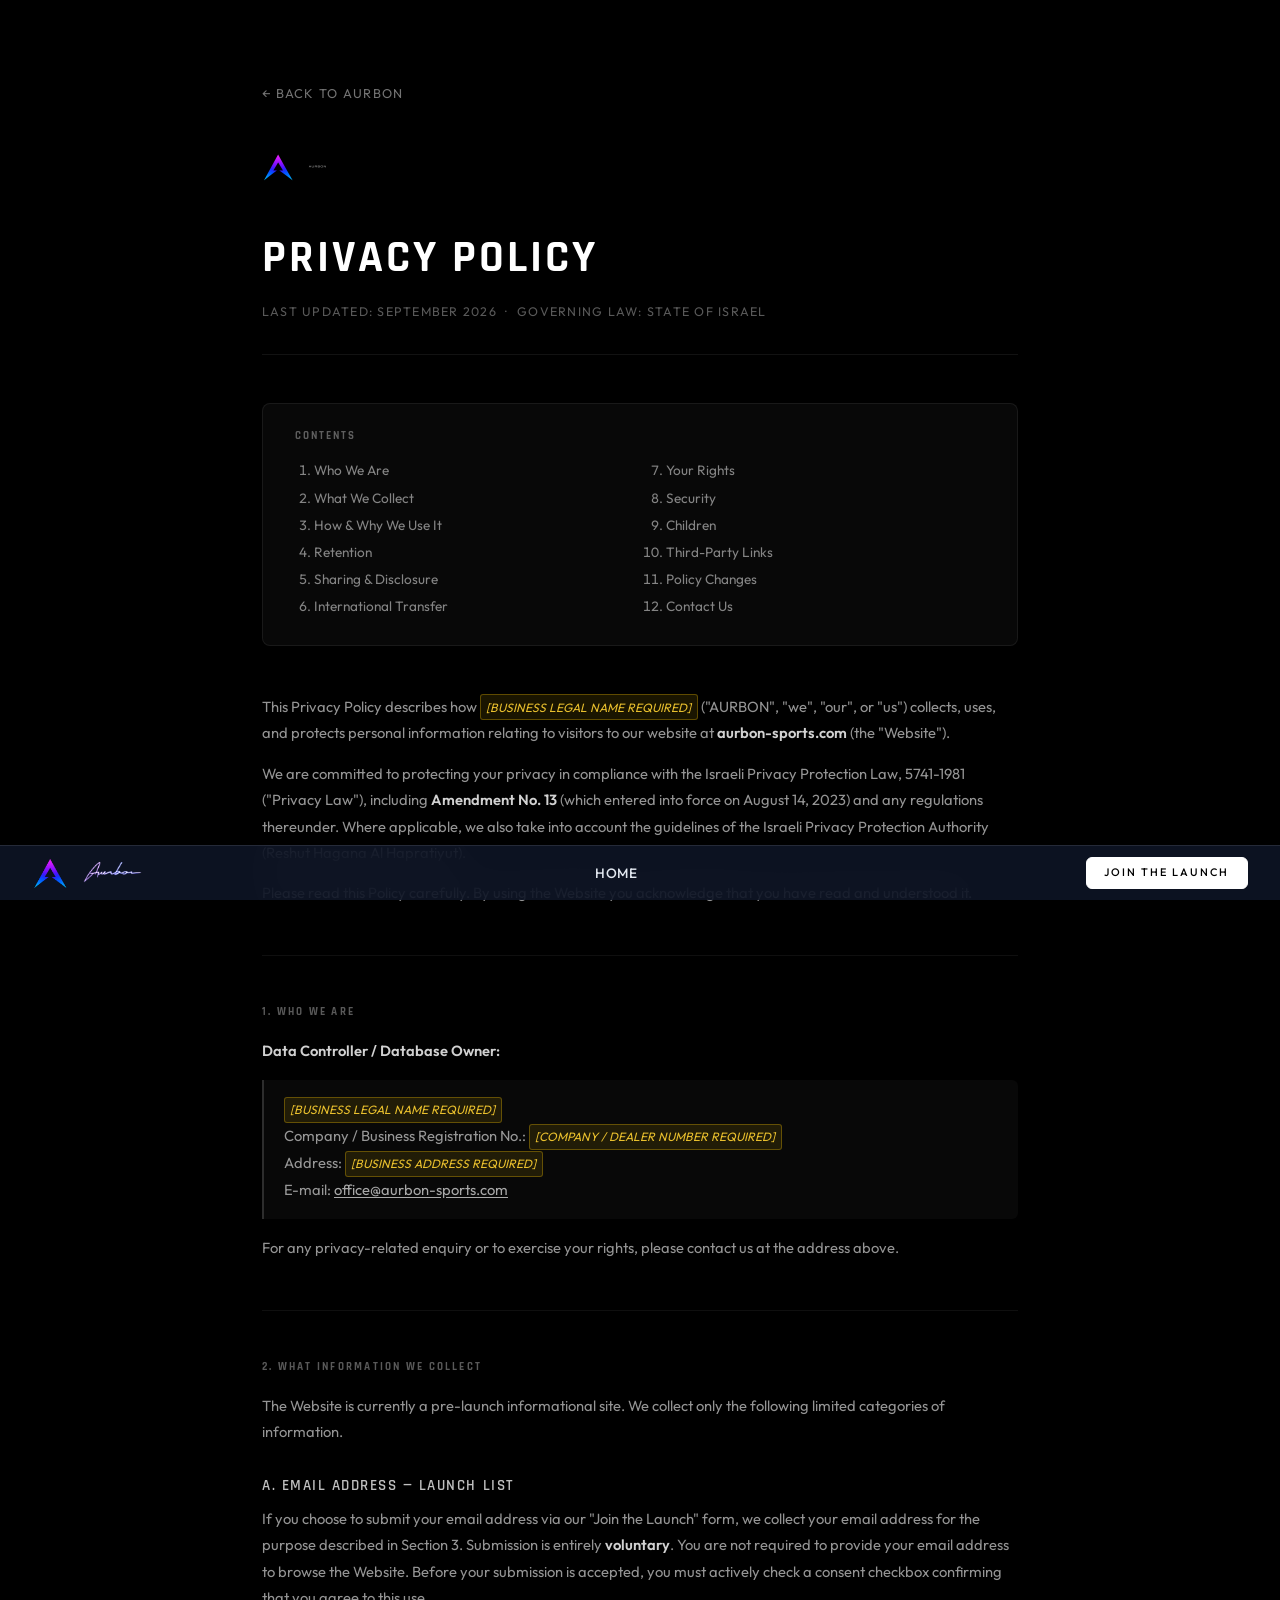
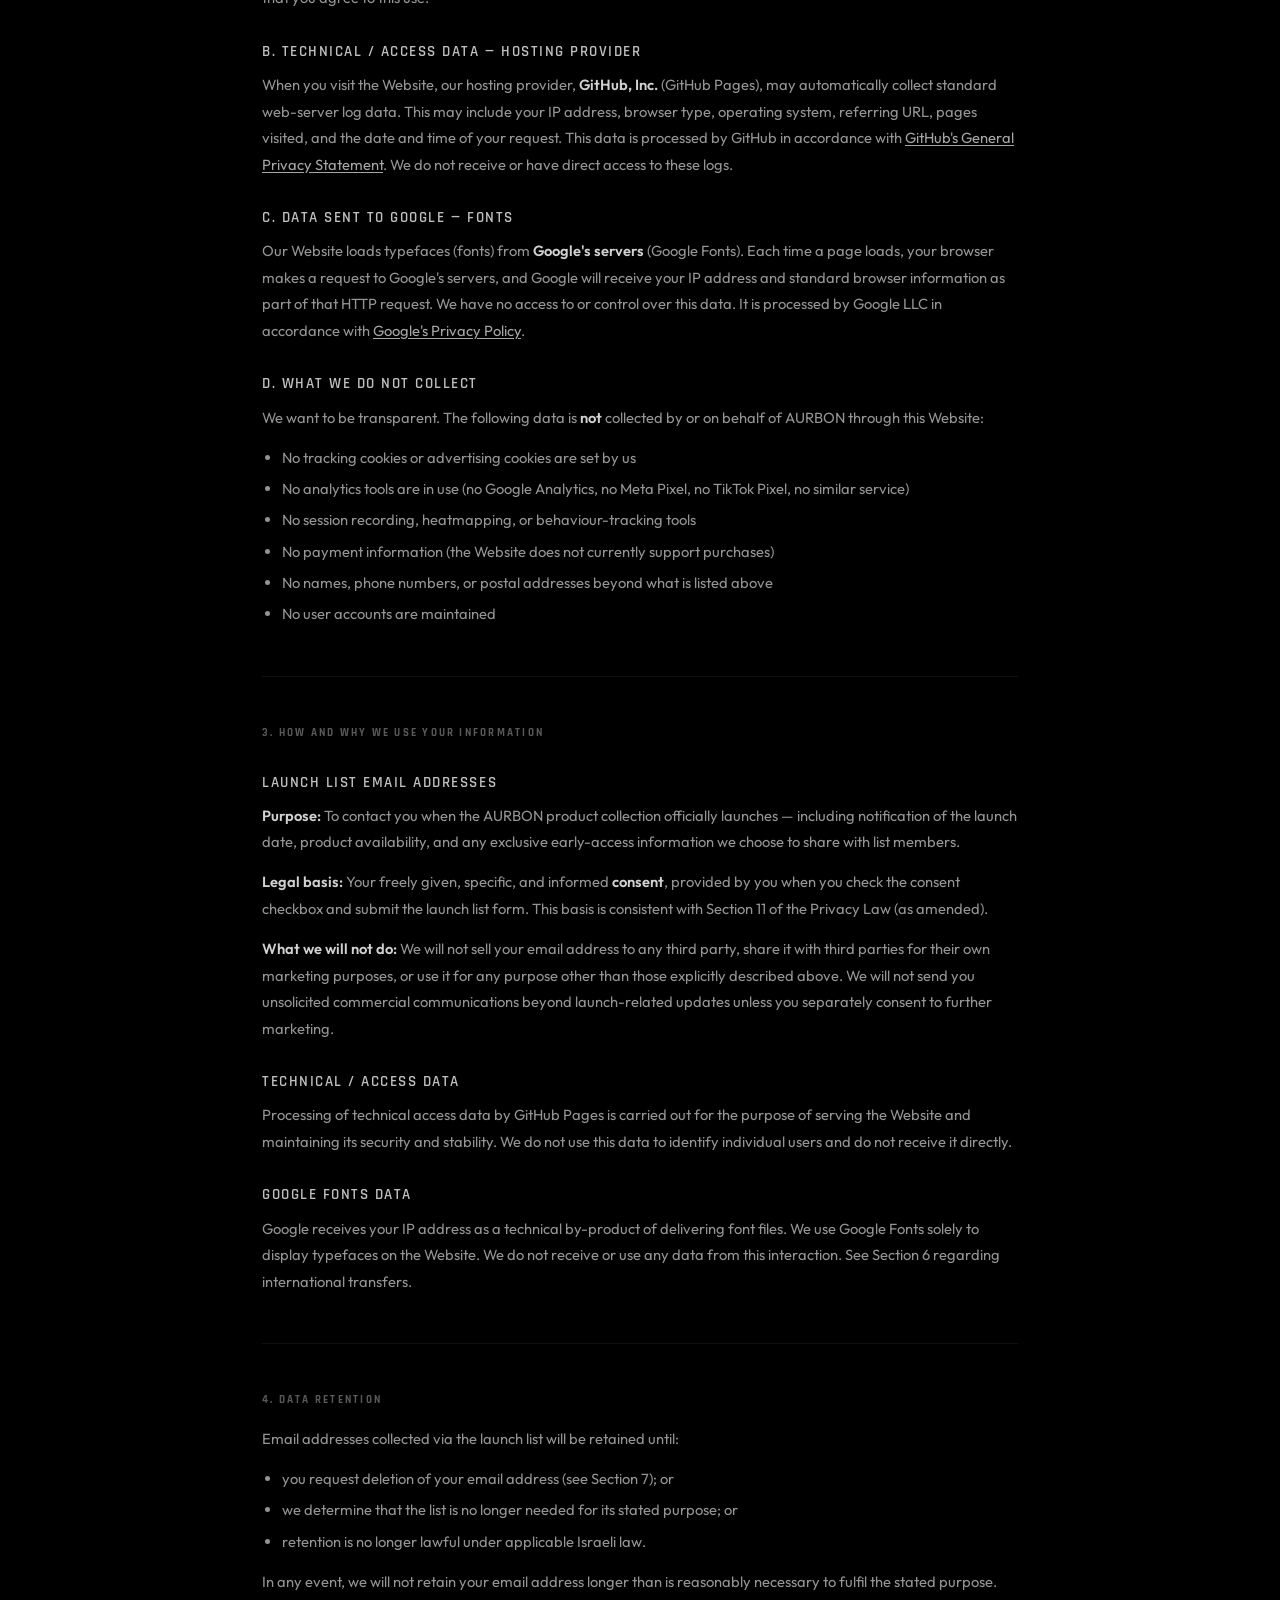
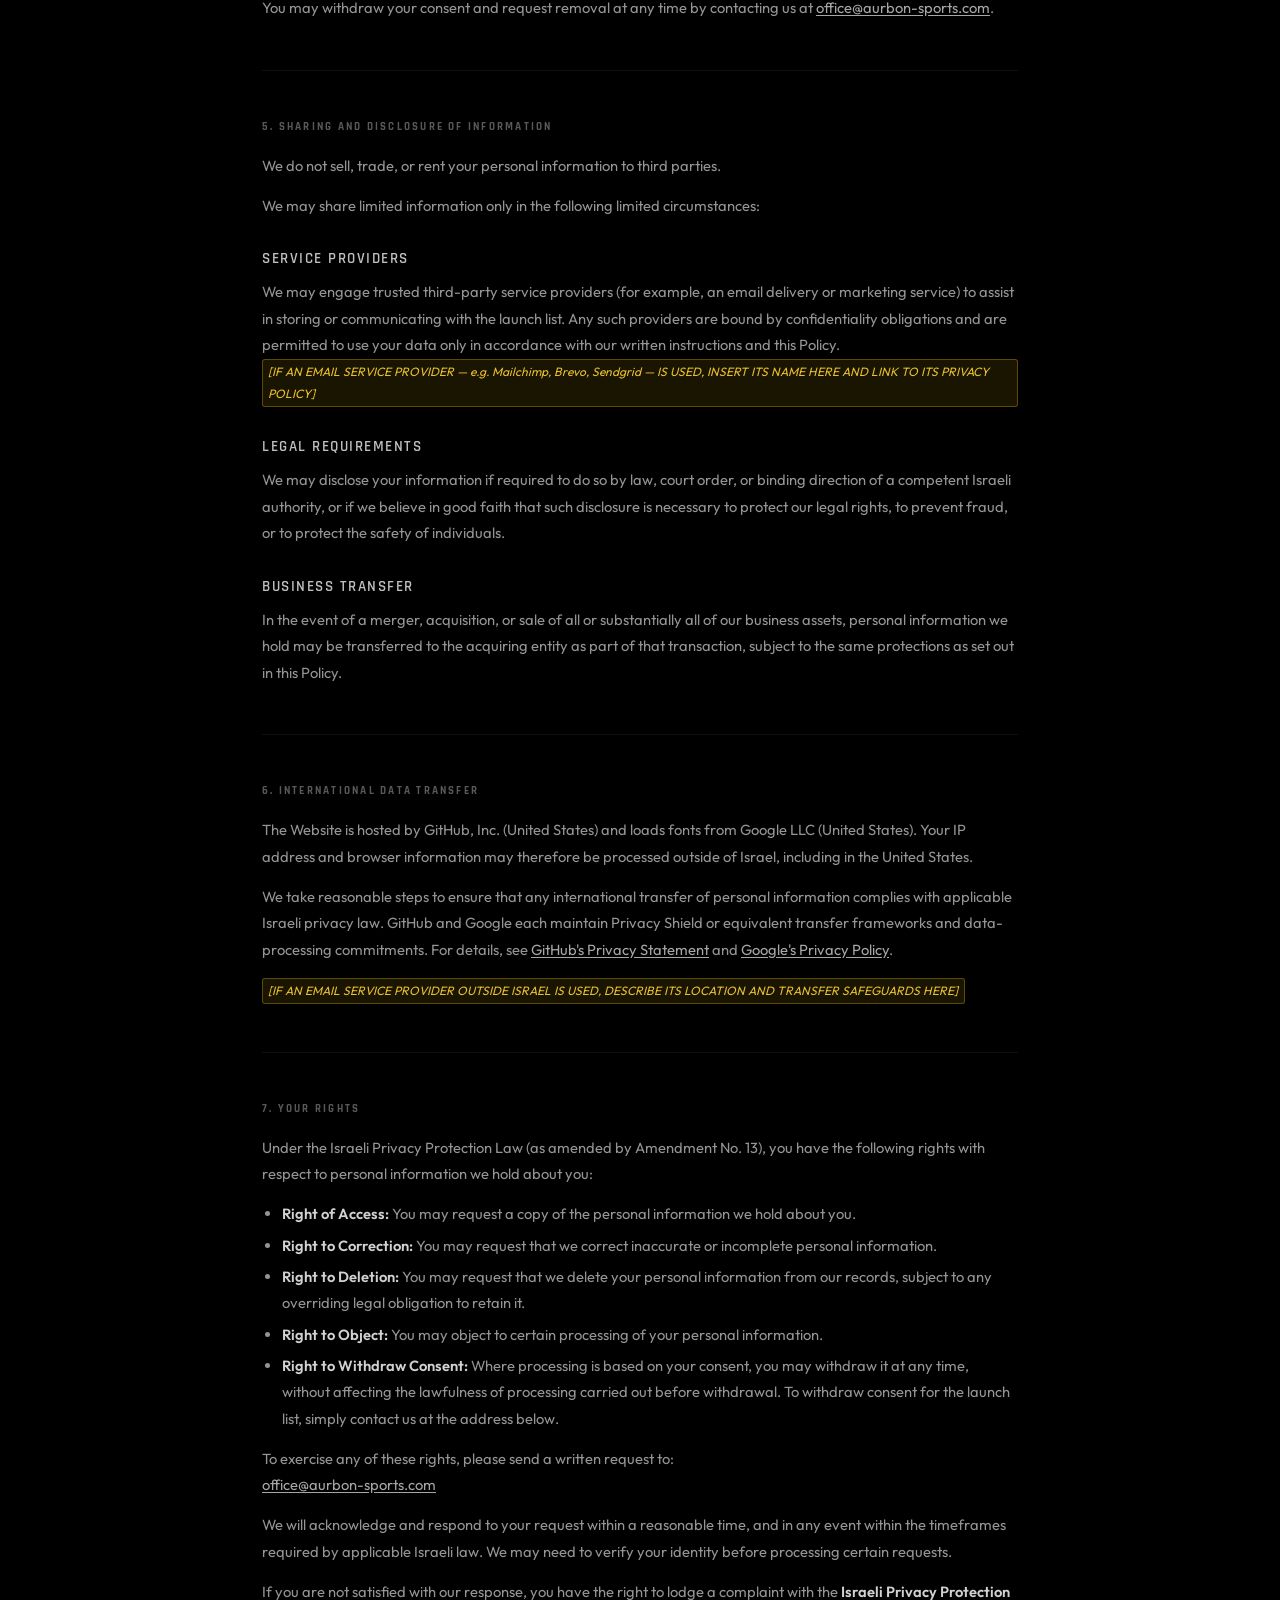
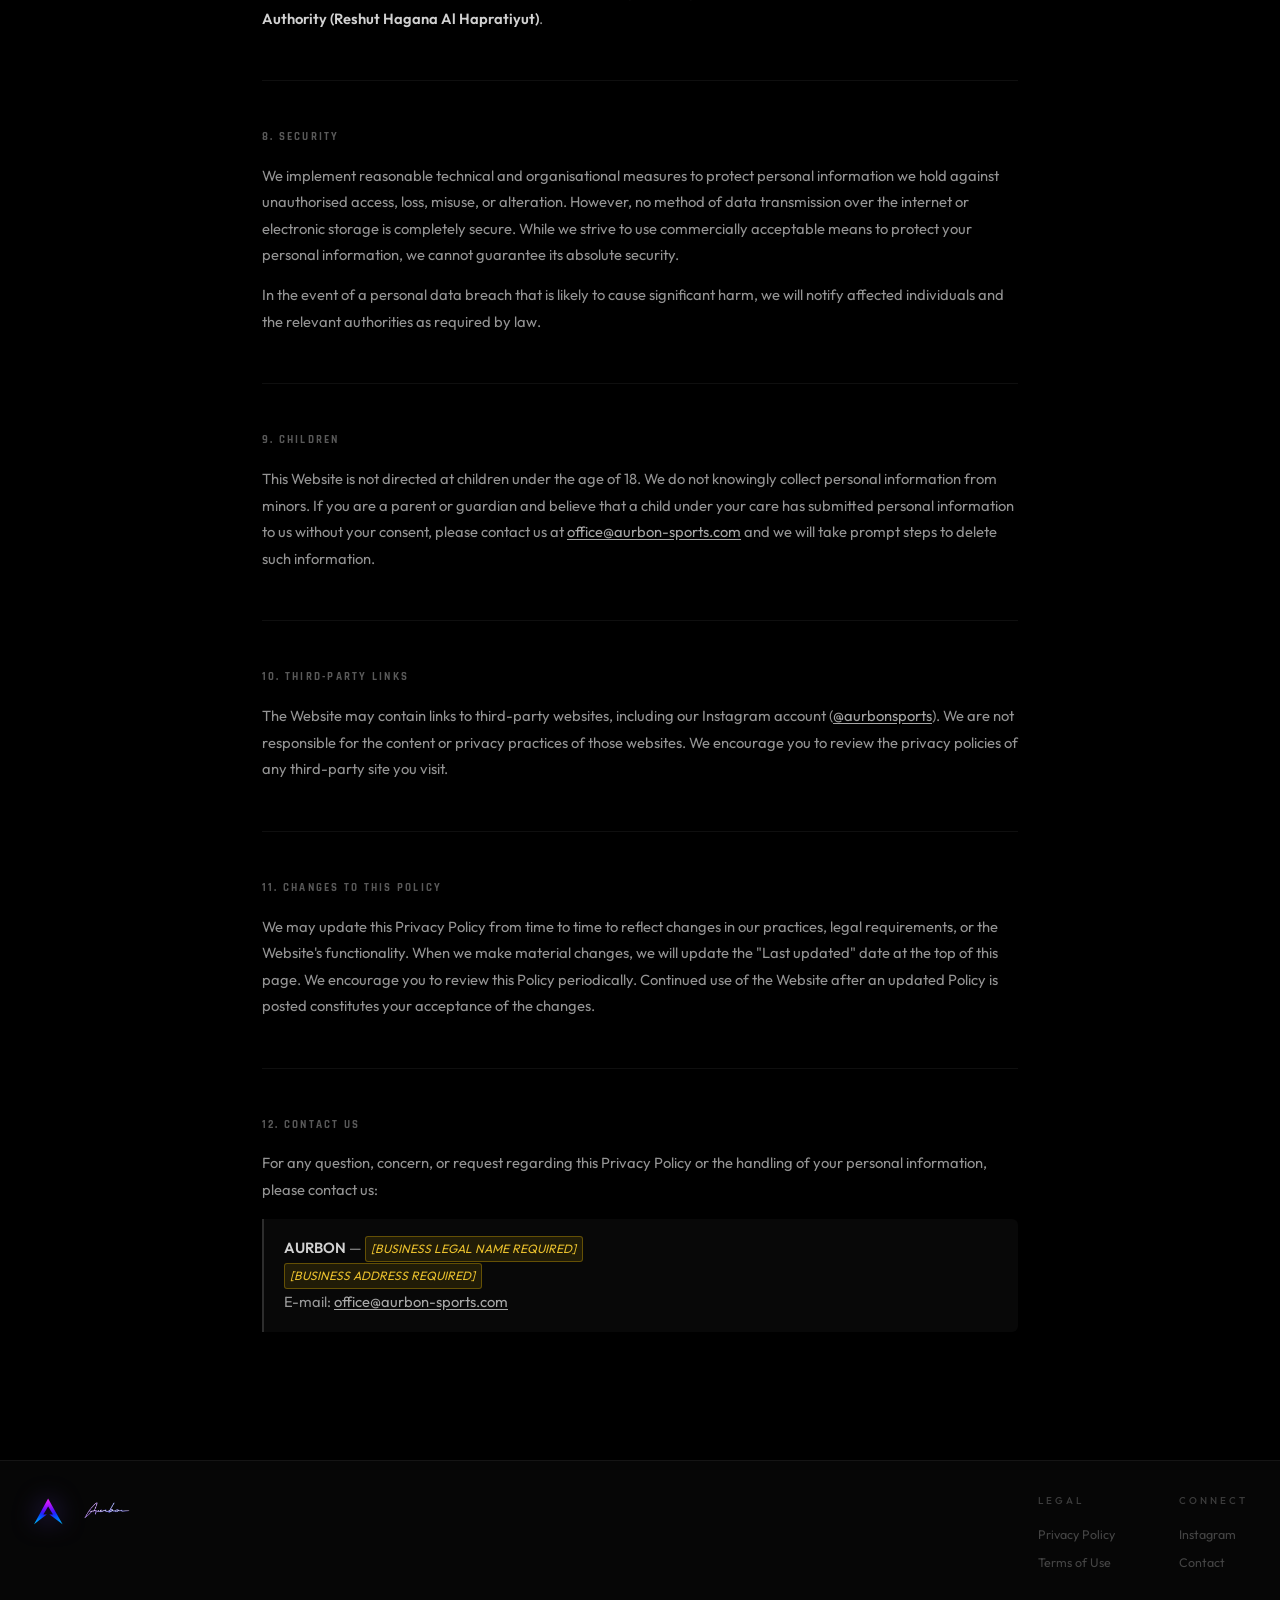
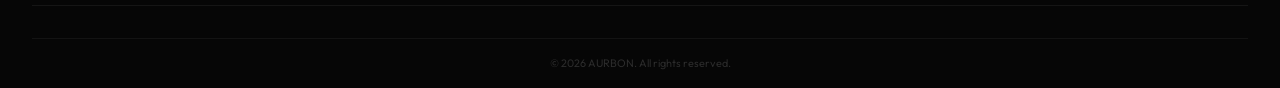
==== privacy-policy.html @ ad73ee12 "compliance hardening: privacy policy, terms of use, consent, accessibility - Add privacy-policy.html" ====
<!DOCTYPE html>
<html lang="en">
<head>
    <meta charset="UTF-8">
    <meta name="viewport" content="width=device-width, initial-scale=1.0">
    <title>Privacy Policy | AURBON</title>
    <meta name="description" content="Privacy Policy for AURBON — how we collect, use, and protect your personal information.">
    <link rel="icon" type="image/png" href="main_logo.png">
    <link rel="stylesheet" href="style.css">
    <link rel="preconnect" href="https://fonts.googleapis.com">
    <link rel="preconnect" href="https://fonts.gstatic.com" crossorigin>
    <link href="https://fonts.googleapis.com/css2?family=Outfit:wght@300;400;500;600;700;800;900&family=Rajdhani:wght@400;500;600;700&display=swap" rel="stylesheet">
    <style>
        .legal-page {
            max-width: 820px;
            margin: 0 auto;
            padding: 5rem 2rem 5rem;
        }
        .legal-back {
            display: inline-flex;
            align-items: center;
            gap: 0.4rem;
            color: rgba(255,255,255,0.45);
            font-size: 0.8rem;
            letter-spacing: 0.1em;
            text-decoration: none;
            text-transform: uppercase;
            margin-bottom: 3rem;
            transition: color 0.2s;
        }
        .legal-back:hover { color: #fff; }
        .legal-brand {
            display: flex;
            align-items: center;
            gap: 0.75rem;
            margin-bottom: 2.5rem;
        }
        .legal-brand .lb-icon { height: 32px; width: auto; }
        .legal-brand .lb-word { height: 16px; width: auto; filter: invert(1); opacity: 0.7; }
        .legal-title {
            font-family: var(--font-heading, 'Rajdhani', sans-serif);
            font-size: clamp(1.8rem, 4vw, 2.8rem);
            font-weight: 700;
            letter-spacing: 3px;
            text-transform: uppercase;
            color: #fff;
            margin: 0 0 0.4rem;
        }
        .legal-meta {
            font-size: 0.78rem;
            color: rgba(255,255,255,0.35);
            letter-spacing: 0.1em;
            text-transform: uppercase;
            margin-bottom: 3rem;
            padding-bottom: 2rem;
            border-bottom: 1px solid rgba(255,255,255,0.07);
        }
        .legal-toc {
            background: rgba(255,255,255,0.03);
            border: 1px solid rgba(255,255,255,0.07);
            border-radius: 8px;
            padding: 1.5rem 2rem;
            margin-bottom: 3rem;
        }
        .legal-toc h2 {
            font-family: var(--font-heading, 'Rajdhani', sans-serif);
            font-size: 0.7rem;
            font-weight: 700;
            letter-spacing: 0.18em;
            text-transform: uppercase;
            color: rgba(255,255,255,0.35);
            margin: 0 0 0.75rem;
        }
        .legal-toc ol {
            margin: 0;
            padding-left: 1.2rem;
            column-count: 2;
            column-gap: 2rem;
        }
        .legal-toc li {
            font-size: 0.85rem;
            line-height: 2;
            color: rgba(255,255,255,0.5);
        }
        .legal-toc a {
            color: rgba(255,255,255,0.5);
            text-decoration: none;
        }
        .legal-toc a:hover { color: #fff; }
        .legal-section {
            margin-bottom: 3rem;
            scroll-margin-top: 2rem;
        }
        .legal-section > h2 {
            font-family: var(--font-heading, 'Rajdhani', sans-serif);
            font-size: 0.7rem;
            font-weight: 700;
            letter-spacing: 0.2em;
            text-transform: uppercase;
            color: rgba(255,255,255,0.35);
            margin: 0 0 1rem;
        }
        .legal-section h3 {
            font-family: var(--font-heading, 'Rajdhani', sans-serif);
            font-size: 0.95rem;
            font-weight: 600;
            letter-spacing: 0.1em;
            text-transform: uppercase;
            color: rgba(255,255,255,0.75);
            margin: 1.75rem 0 0.5rem;
        }
        .legal-section p {
            font-size: 0.92rem;
            line-height: 1.8;
            color: rgba(255,255,255,0.58);
            margin: 0 0 0.85rem;
        }
        .legal-section ul,
        .legal-section ol {
            margin: 0.5rem 0 0.85rem 1.25rem;
            padding: 0;
        }
        .legal-section li {
            font-size: 0.92rem;
            line-height: 1.8;
            color: rgba(255,255,255,0.58);
            margin-bottom: 0.3rem;
        }
        .legal-section strong {
            color: rgba(255,255,255,0.82);
            font-weight: 600;
        }
        .legal-placeholder {
            display: inline-block;
            background: rgba(255, 200, 0, 0.1);
            border: 1px solid rgba(255, 200, 0, 0.3);
            border-radius: 3px;
            padding: 0.1em 0.45em;
            color: rgba(255, 210, 50, 0.9);
            font-size: 0.82em;
            font-style: italic;
        }
        .legal-divider {
            border: none;
            border-top: 1px solid rgba(255,255,255,0.06);
            margin: 0 0 3rem;
        }
        .legal-link {
            color: rgba(255,255,255,0.65);
            text-decoration: underline;
            text-underline-offset: 2px;
        }
        .legal-link:hover { color: #fff; }
        .legal-highlight-box {
            background: rgba(255,255,255,0.03);
            border-left: 2px solid rgba(255,255,255,0.15);
            border-radius: 0 6px 6px 0;
            padding: 1rem 1.25rem;
            margin: 1rem 0;
        }
        .legal-highlight-box p {
            margin: 0;
        }
        @media (max-width: 600px) {
            .legal-toc ol { column-count: 1; }
            .legal-page { padding: 3rem 1.25rem 5rem; }
        }
    </style>
</head>
<body>
<a href="#main-content" class="skip-to-content">Skip to main content</a>

<nav class="navbar" aria-label="Main navigation">
    <div class="container">
        <div class="nav-wrapper">
            <div class="logo">
                <a href="index.html" class="logo-link" aria-label="AURBON — return to home">
                    <img src="main_logo.png" alt="" class="logo-icon" aria-hidden="true">
                    <img src="signature_logo.png" alt="AURBON" class="logo-name">
                </a>
            </div>
            <ul class="nav-links">
                <li><a href="index.html">Home</a></li>
            </ul>
            <div class="nav-actions">
                <a href="index.html#launch" class="btn-nav-launch btn-nav-launch--primary">Join the Launch</a>
            </div>
        </div>
    </div>
</nav>

<main id="main-content">
<div class="legal-page">

    <a href="index.html" class="legal-back">&#8592; Back to AURBON</a>

    <div class="legal-brand">
        <img src="main_logo.png" alt="" class="lb-icon" aria-hidden="true">
        <img src="Name_logo_capital_letters.png" alt="AURBON" class="lb-word">
    </div>

    <h1 class="legal-title">Privacy Policy</h1>
    <p class="legal-meta">Last updated: September 2026 &nbsp;&middot;&nbsp; Governing law: State of Israel</p>

    <nav class="legal-toc" aria-label="Table of contents">
        <h2>Contents</h2>
        <ol>
            <li><a href="#pp-who">Who We Are</a></li>
            <li><a href="#pp-what">What We Collect</a></li>
            <li><a href="#pp-why">How &amp; Why We Use It</a></li>
            <li><a href="#pp-retention">Retention</a></li>
            <li><a href="#pp-sharing">Sharing &amp; Disclosure</a></li>
            <li><a href="#pp-transfer">International Transfer</a></li>
            <li><a href="#pp-rights">Your Rights</a></li>
            <li><a href="#pp-security">Security</a></li>
            <li><a href="#pp-children">Children</a></li>
            <li><a href="#pp-links">Third-Party Links</a></li>
            <li><a href="#pp-changes">Policy Changes</a></li>
            <li><a href="#pp-contact">Contact Us</a></li>
        </ol>
    </nav>

    <!-- INTRO -->
    <div class="legal-section">
        <p>This Privacy Policy describes how <span class="legal-placeholder">[BUSINESS LEGAL NAME REQUIRED]</span> ("AURBON", "we", "our", or "us") collects, uses, and protects personal information relating to visitors to our website at <strong>aurbon-sports.com</strong> (the "Website").</p>
        <p>We are committed to protecting your privacy in compliance with the Israeli Privacy Protection Law, 5741-1981 ("Privacy Law"), including <strong>Amendment No.&nbsp;13</strong> (which entered into force on&nbsp;August&nbsp;14,&nbsp;2023) and any regulations thereunder. Where applicable, we also take into account the guidelines of the Israeli Privacy Protection Authority (Reshut Hagana Al Hapratiyut).</p>
        <p>Please read this Policy carefully. By using the Website you acknowledge that you have read and understood it.</p>
    </div>

    <hr class="legal-divider">

    <!-- 1. WHO WE ARE -->
    <div class="legal-section" id="pp-who">
        <h2>1. Who We Are</h2>
        <p><strong>Data Controller / Database Owner:</strong></p>
        <div class="legal-highlight-box">
            <p>
                <span class="legal-placeholder">[BUSINESS LEGAL NAME REQUIRED]</span><br>
                Company / Business Registration No.:&nbsp;<span class="legal-placeholder">[COMPANY / DEALER NUMBER REQUIRED]</span><br>
                Address:&nbsp;<span class="legal-placeholder">[BUSINESS ADDRESS REQUIRED]</span><br>
                E-mail:&nbsp;<a href="mailto:office@aurbon-sports.com" class="legal-link">office@aurbon-sports.com</a>
            </p>
        </div>
        <p>For any privacy-related enquiry or to exercise your rights, please contact us at the address above.</p>
    </div>

    <hr class="legal-divider">

    <!-- 2. WHAT WE COLLECT -->
    <div class="legal-section" id="pp-what">
        <h2>2. What Information We Collect</h2>
        <p>The Website is currently a pre-launch informational site. We collect only the following limited categories of information.</p>

        <h3>a. Email Address — Launch List</h3>
        <p>If you choose to submit your email address via our "Join the Launch" form, we collect your email address for the purpose described in Section&nbsp;3. Submission is entirely <strong>voluntary</strong>. You are not required to provide your email address to browse the Website. Before your submission is accepted, you must actively check a consent checkbox confirming that you agree to this use.</p>

        <h3>b. Technical / Access Data — Hosting Provider</h3>
        <p>When you visit the Website, our hosting provider, <strong>GitHub, Inc.</strong> (GitHub Pages), may automatically collect standard web-server log data. This may include your IP address, browser type, operating system, referring URL, pages visited, and the date and time of your request. This data is processed by GitHub in accordance with <a href="https://docs.github.com/en/site-policy/privacy-policies/github-general-privacy-statement" class="legal-link" target="_blank" rel="noopener noreferrer">GitHub's General Privacy Statement</a>. We do not receive or have direct access to these logs.</p>

        <h3>c. Data Sent to Google — Fonts</h3>
        <p>Our Website loads typefaces (fonts) from <strong>Google's servers</strong> (Google Fonts). Each time a page loads, your browser makes a request to Google's servers, and Google will receive your IP address and standard browser information as part of that HTTP request. We have no access to or control over this data. It is processed by Google LLC in accordance with <a href="https://policies.google.com/privacy" class="legal-link" target="_blank" rel="noopener noreferrer">Google's Privacy Policy</a>.</p>

        <h3>d. What We Do NOT Collect</h3>
        <p>We want to be transparent. The following data is <strong>not</strong> collected by or on behalf of AURBON through this Website:</p>
        <ul>
            <li>No tracking cookies or advertising cookies are set by us</li>
            <li>No analytics tools are in use (no Google Analytics, no Meta Pixel, no TikTok Pixel, no similar service)</li>
            <li>No session recording, heatmapping, or behaviour-tracking tools</li>
            <li>No payment information (the Website does not currently support purchases)</li>
            <li>No names, phone numbers, or postal addresses beyond what is listed above</li>
            <li>No user accounts are maintained</li>
        </ul>
    </div>

    <hr class="legal-divider">

    <!-- 3. HOW & WHY -->
    <div class="legal-section" id="pp-why">
        <h2>3. How and Why We Use Your Information</h2>

        <h3>Launch List Email Addresses</h3>
        <p><strong>Purpose:</strong> To contact you when the AURBON product collection officially launches — including notification of the launch date, product availability, and any exclusive early-access information we choose to share with list members.</p>
        <p><strong>Legal basis:</strong> Your freely given, specific, and informed <strong>consent</strong>, provided by you when you check the consent checkbox and submit the launch list form. This basis is consistent with Section 11 of the Privacy Law (as amended).</p>
        <p><strong>What we will not do:</strong> We will not sell your email address to any third party, share it with third parties for their own marketing purposes, or use it for any purpose other than those explicitly described above. We will not send you unsolicited commercial communications beyond launch-related updates unless you separately consent to further marketing.</p>

        <h3>Technical / Access Data</h3>
        <p>Processing of technical access data by GitHub Pages is carried out for the purpose of serving the Website and maintaining its security and stability. We do not use this data to identify individual users and do not receive it directly.</p>

        <h3>Google Fonts Data</h3>
        <p>Google receives your IP address as a technical by-product of delivering font files. We use Google Fonts solely to display typefaces on the Website. We do not receive or use any data from this interaction. See Section&nbsp;6 regarding international transfers.</p>
    </div>

    <hr class="legal-divider">

    <!-- 4. RETENTION -->
    <div class="legal-section" id="pp-retention">
        <h2>4. Data Retention</h2>
        <p>Email addresses collected via the launch list will be retained until:</p>
        <ul>
            <li>you request deletion of your email address (see Section&nbsp;7); or</li>
            <li>we determine that the list is no longer needed for its stated purpose; or</li>
            <li>retention is no longer lawful under applicable Israeli law.</li>
        </ul>
        <p>In any event, we will not retain your email address longer than is reasonably necessary to fulfil the stated purpose. You may withdraw your consent and request removal at any time by contacting us at <a href="mailto:office@aurbon-sports.com" class="legal-link">office@aurbon-sports.com</a>.</p>
    </div>

    <hr class="legal-divider">

    <!-- 5. SHARING -->
    <div class="legal-section" id="pp-sharing">
        <h2>5. Sharing and Disclosure of Information</h2>
        <p>We do not sell, trade, or rent your personal information to third parties.</p>
        <p>We may share limited information only in the following limited circumstances:</p>

        <h3>Service Providers</h3>
        <p>We may engage trusted third-party service providers (for example, an email delivery or marketing service) to assist in storing or communicating with the launch list. Any such providers are bound by confidentiality obligations and are permitted to use your data only in accordance with our written instructions and this Policy. <span class="legal-placeholder">[IF AN EMAIL SERVICE PROVIDER — e.g. Mailchimp, Brevo, Sendgrid — IS USED, INSERT ITS NAME HERE AND LINK TO ITS PRIVACY POLICY]</span></p>

        <h3>Legal Requirements</h3>
        <p>We may disclose your information if required to do so by law, court order, or binding direction of a competent Israeli authority, or if we believe in good faith that such disclosure is necessary to protect our legal rights, to prevent fraud, or to protect the safety of individuals.</p>

        <h3>Business Transfer</h3>
        <p>In the event of a merger, acquisition, or sale of all or substantially all of our business assets, personal information we hold may be transferred to the acquiring entity as part of that transaction, subject to the same protections as set out in this Policy.</p>
    </div>

    <hr class="legal-divider">

    <!-- 6. INTERNATIONAL TRANSFER -->
    <div class="legal-section" id="pp-transfer">
        <h2>6. International Data Transfer</h2>
        <p>The Website is hosted by GitHub, Inc. (United States) and loads fonts from Google LLC (United States). Your IP address and browser information may therefore be processed outside of Israel, including in the United States.</p>
        <p>We take reasonable steps to ensure that any international transfer of personal information complies with applicable Israeli privacy law. GitHub and Google each maintain Privacy Shield or equivalent transfer frameworks and data-processing commitments. For details, see <a href="https://docs.github.com/en/site-policy/privacy-policies/github-general-privacy-statement" class="legal-link" target="_blank" rel="noopener noreferrer">GitHub's Privacy Statement</a> and <a href="https://policies.google.com/privacy" class="legal-link" target="_blank" rel="noopener noreferrer">Google's Privacy Policy</a>.</p>
        <p><span class="legal-placeholder">[IF AN EMAIL SERVICE PROVIDER OUTSIDE ISRAEL IS USED, DESCRIBE ITS LOCATION AND TRANSFER SAFEGUARDS HERE]</span></p>
    </div>

    <hr class="legal-divider">

    <!-- 7. YOUR RIGHTS -->
    <div class="legal-section" id="pp-rights">
        <h2>7. Your Rights</h2>
        <p>Under the Israeli Privacy Protection Law (as amended by Amendment No.&nbsp;13), you have the following rights with respect to personal information we hold about you:</p>
        <ul>
            <li><strong>Right of Access:</strong> You may request a copy of the personal information we hold about you.</li>
            <li><strong>Right to Correction:</strong> You may request that we correct inaccurate or incomplete personal information.</li>
            <li><strong>Right to Deletion:</strong> You may request that we delete your personal information from our records, subject to any overriding legal obligation to retain it.</li>
            <li><strong>Right to Object:</strong> You may object to certain processing of your personal information.</li>
            <li><strong>Right to Withdraw Consent:</strong> Where processing is based on your consent, you may withdraw it at any time, without affecting the lawfulness of processing carried out before withdrawal. To withdraw consent for the launch list, simply contact us at the address below.</li>
        </ul>
        <p>To exercise any of these rights, please send a written request to:<br>
        <a href="mailto:office@aurbon-sports.com" class="legal-link">office@aurbon-sports.com</a></p>
        <p>We will acknowledge and respond to your request within a reasonable time, and in any event within the timeframes required by applicable Israeli law. We may need to verify your identity before processing certain requests.</p>
        <p>If you are not satisfied with our response, you have the right to lodge a complaint with the <strong>Israeli Privacy Protection Authority (Reshut Hagana Al Hapratiyut)</strong>.</p>
    </div>

    <hr class="legal-divider">

    <!-- 8. SECURITY -->
    <div class="legal-section" id="pp-security">
        <h2>8. Security</h2>
        <p>We implement reasonable technical and organisational measures to protect personal information we hold against unauthorised access, loss, misuse, or alteration. However, no method of data transmission over the internet or electronic storage is completely secure. While we strive to use commercially acceptable means to protect your personal information, we cannot guarantee its absolute security.</p>
        <p>In the event of a personal data breach that is likely to cause significant harm, we will notify affected individuals and the relevant authorities as required by law.</p>
    </div>

    <hr class="legal-divider">

    <!-- 9. CHILDREN -->
    <div class="legal-section" id="pp-children">
        <h2>9. Children</h2>
        <p>This Website is not directed at children under the age of 18. We do not knowingly collect personal information from minors. If you are a parent or guardian and believe that a child under your care has submitted personal information to us without your consent, please contact us at <a href="mailto:office@aurbon-sports.com" class="legal-link">office@aurbon-sports.com</a> and we will take prompt steps to delete such information.</p>
    </div>

    <hr class="legal-divider">

    <!-- 10. THIRD-PARTY LINKS -->
    <div class="legal-section" id="pp-links">
        <h2>10. Third-Party Links</h2>
        <p>The Website may contain links to third-party websites, including our Instagram account (<a href="https://www.instagram.com/aurbonsports/" class="legal-link" target="_blank" rel="noopener noreferrer">@aurbonsports</a>). We are not responsible for the content or privacy practices of those websites. We encourage you to review the privacy policies of any third-party site you visit.</p>
    </div>

    <hr class="legal-divider">

    <!-- 11. CHANGES -->
    <div class="legal-section" id="pp-changes">
        <h2>11. Changes to This Policy</h2>
        <p>We may update this Privacy Policy from time to time to reflect changes in our practices, legal requirements, or the Website's functionality. When we make material changes, we will update the "Last updated" date at the top of this page. We encourage you to review this Policy periodically. Continued use of the Website after an updated Policy is posted constitutes your acceptance of the changes.</p>
    </div>

    <hr class="legal-divider">

    <!-- 12. CONTACT -->
    <div class="legal-section" id="pp-contact">
        <h2>12. Contact Us</h2>
        <p>For any question, concern, or request regarding this Privacy Policy or the handling of your personal information, please contact us:</p>
        <div class="legal-highlight-box">
            <p>
                <strong>AURBON</strong> &mdash; <span class="legal-placeholder">[BUSINESS LEGAL NAME REQUIRED]</span><br>
                <span class="legal-placeholder">[BUSINESS ADDRESS REQUIRED]</span><br>
                E-mail:&nbsp;<a href="mailto:office@aurbon-sports.com" class="legal-link">office@aurbon-sports.com</a>
            </p>
        </div>
    </div>

</div>
</main>

<footer class="footer" role="contentinfo">
    <div class="container">
        <div class="footer-main">
            <div class="footer-brand-block">
                <div class="footer-brand">
                    <img src="main_logo.png" alt="" class="footer-logo-icon" aria-hidden="true">
                    <img src="signature_logo.png" alt="AURBON" class="footer-signature">
                </div>
            </div>
            <div class="footer-links-block">
                <div class="footer-col">
                    <h4>Legal</h4>
                    <a href="privacy-policy.html" aria-current="page">Privacy Policy</a>
                    <a href="terms.html">Terms of Use</a>
                </div>
                <div class="footer-col">
                    <h4>Connect</h4>
                    <a href="https://www.instagram.com/aurbonsports/" target="_blank" rel="noopener noreferrer">Instagram</a>
                    <a href="mailto:office@aurbon-sports.com">Contact</a>
                </div>
            </div>
        </div>
        <div class="footer-bottom">
            <p>&copy; 2026 AURBON. All rights reserved.</p>
        </div>
    </div>
</footer>

<script src="script.js"></script>
</body>
</html>
---- style.css ----
/* ==================== RESET & BASE ==================== */
* {
    margin: 0;
    padding: 0;
    box-sizing: border-box;
}

:root {
    /* Colors - Professional Sport Theme */
    --primary: #0066FF;
    --primary-dark: #0052CC;
    --primary-light: #3399FF;
    --secondary: #FF6B35;
    --accent: #00D9FF;
    --success: #00E676;
    --dark: #0a0e27;
    --dark-2: #151b35;
    --dark-3: #1f2847;
    --light: #f8fafc;
    --text: #e2e8f0;
    --text-dark: #94a3b8;

    /* Gradients - Dynamic Sport Inspired */
    --gradient-1: linear-gradient(135deg, #0066FF 0%, #00D9FF 100%);
    --gradient-2: linear-gradient(135deg, #FF6B35 0%, #FF8C61 100%);
    --gradient-3: linear-gradient(135deg, #00D9FF 0%, #00E676 100%);
    --gradient-primary: linear-gradient(135deg, #0066FF 0%, #00D9FF 100%);
    --gradient-secondary: linear-gradient(135deg, #FF6B35 0%, #FF8C61 100%);
    --gradient-accent: linear-gradient(135deg, #00D9FF 0%, #0066FF 100%);

    /* Shadows */
    --shadow-sm: 0 2px 8px rgba(0, 0, 0, 0.15);
    --shadow-md: 0 4px 16px rgba(0, 0, 0, 0.2);
    --shadow-lg: 0 10px 40px rgba(0, 0, 0, 0.3);
    --shadow-xl: 0 20px 60px rgba(0, 0, 0, 0.4);
    --shadow-glow: 0 0 40px rgba(0, 102, 255, 0.5);
    --shadow-glow-accent: 0 0 40px rgba(0, 217, 255, 0.5);

    /* Typography - Modern Sport Fonts */
    --font-primary: 'Outfit', sans-serif;
    --font-display: 'Rajdhani', sans-serif;

    /* Spacing */
    --spacing-xs: 0.5rem;
    --spacing-sm: 1rem;
    --spacing-md: 2rem;
    --spacing-lg: 4rem;
    --spacing-xl: 6rem;

    /* Border Radius */
    --radius-sm: 8px;
    --radius-md: 16px;
    --radius-lg: 24px;
    --radius-xl: 32px;
}

html {
    scroll-behavior: smooth;
    overflow-x: hidden;
}

body {
    font-family: var(--font-primary);
    background: var(--dark);
    color: var(--text);
    line-height: 1.6;
    overflow-x: hidden;
}

.container {
    max-width: 1400px;
    margin: 0 auto;
    padding: 0 2rem;
}

/* ==================== NAVIGATION ==================== */
.navbar {
    position: fixed;
    bottom: 0;
    left: 0;
    right: 0;
    top: auto;
    z-index: 1000;
    padding: 0.25rem 0;
    background: rgba(15, 23, 42, 0.8);
    backdrop-filter: blur(20px);
    border-top: 1px solid rgba(255, 255, 255, 0.1);
    border-bottom: none;
    transition: all 0.3s ease;
}

.navbar.scrolled {
    padding: 0.5rem 0;
    background: rgba(15, 23, 42, 0.95);
    box-shadow: 0 -10px 40px rgba(0, 0, 0, 0.3);
}

.nav-wrapper {
    display: flex;
    align-items: center;
    justify-content: space-between;
}

.logo h1 {
    font-family: var(--font-display);
    font-size: 2rem;
    font-weight: 700;
    letter-spacing: 2px;
    text-transform: uppercase;
    background: var(--gradient-primary);
    -webkit-background-clip: text;
    -webkit-text-fill-color: transparent;
    background-clip: text;
}

.nav-links {
    display: flex;
    list-style: none;
    gap: 3rem;
}

.nav-links a {
    color: var(--text);
    text-decoration: none;
    font-weight: 500;
    font-size: 0.95rem;
    position: relative;
    transition: color 0.3s ease;
}

.nav-links a::after {
    content: '';
    position: absolute;
    bottom: -5px;
    left: 0;
    width: 0;
    height: 2px;
    background: var(--gradient-primary);
    transition: width 0.3s ease;
}

.nav-links a:hover {
    color: white;
}

.nav-links a:hover::after {
    width: 100%;
}

.cart-btn {
    position: relative;
    background: rgba(255, 255, 255, 0.05);
    border: 1px solid rgba(255, 255, 255, 0.1);
    padding: 0.75rem 1rem;
    border-radius: var(--radius-sm);
    cursor: pointer;
    color: white;
    transition: all 0.3s ease;
}

.cart-btn:hover {
    background: rgba(255, 255, 255, 0.1);
    transform: translateY(-2px);
}

.cart-count {
    position: absolute;
    top: -8px;
    right: -8px;
    background: var(--secondary);
    color: white;
    font-size: 0.75rem;
    font-weight: 700;
    padding: 0.25rem 0.5rem;
    border-radius: 999px;
    min-width: 24px;
    text-align: center;
}

/* ==================== HERO SECTION ==================== */
.hero {
    position: relative;
    min-height: 100vh;
    display: flex;
    align-items: center;
    padding: 2rem 0 6rem;
    overflow: hidden;
}

.hero-bg {
    position: absolute;
    top: 0;
    left: 0;
    right: 0;
    bottom: 0;
    z-index: 0;
}

.gradient-orb {
    position: absolute;
    border-radius: 50%;
    filter: blur(80px);
    opacity: 0.6;
    animation: float 20s infinite ease-in-out;
}

.orb-1 {
    width: 500px;
    height: 500px;
    background: var(--gradient-1);
    top: -10%;
    right: -10%;
    animation-delay: 0s;
}

.orb-2 {
    width: 400px;
    height: 400px;
    background: var(--gradient-2);
    bottom: -10%;
    left: -10%;
    animation-delay: 7s;
}

.orb-3 {
    width: 350px;
    height: 350px;
    background: var(--gradient-3);
    top: 50%;
    left: 50%;
    transform: translate(-50%, -50%);
    animation-delay: 14s;
}

@keyframes float {
    0%, 100% {
        transform: translate(0, 0) scale(1);
    }
    33% {
        transform: translate(30px, -50px) scale(1.1);
    }
    66% {
        transform: translate(-20px, 30px) scale(0.9);
    }
}

.hero-content {
    position: relative;
    z-index: 1;
    display: grid;
    grid-template-columns: 1fr 1fr;
    gap: 4rem;
    align-items: center;
}

.badge {
    display: inline-block;
    padding: 0.5rem 1.25rem;
    background: var(--gradient-accent);
    border: none;
    border-radius: 999px;
    font-size: 0.75rem;
    font-weight: 700;
    letter-spacing: 1px;
    text-transform: uppercase;
    color: white;
    box-shadow: var(--shadow-glow-accent);
    margin-bottom: 1.5rem;
    animation: slideUp 0.8s ease-out;
}

.hero-title {
    font-family: var(--font-display);
    font-size: 3.5rem;
    font-weight: 700;
    line-height: 1;
    letter-spacing: -1px;
    margin-bottom: 0.75rem;
    color: white;
    text-transform: uppercase;
}

.title-line {
    display: block;
    animation: slideUp 0.8s ease-out;
    animation-fill-mode: both;
}

.title-line:nth-child(2) {
    animation-delay: 0.2s;
}

.gradient-text {
    background: var(--gradient-primary);
    -webkit-background-clip: text;
    -webkit-text-fill-color: transparent;
    background-clip: text;
}

@keyframes slideUp {
    from {
        opacity: 0;
        transform: translateY(30px);
    }
    to {
        opacity: 1;
        transform: translateY(0);
    }
}

.hero-subtitle {
    font-size: 1rem;
    color: var(--text-dark);
    margin-bottom: 1.25rem;
    max-width: 500px;
    animation: slideUp 0.8s ease-out 0.4s both;
}

.hero-buttons {
    display: flex;
    gap: 1rem;
    margin-bottom: 1.5rem;
    animation: slideUp 0.8s ease-out 0.6s both;
}

.btn {
    display: inline-flex;
    align-items: center;
    gap: 0.5rem;
    padding: 1rem 2rem;
    border-radius: var(--radius-sm);
    font-weight: 700;
    font-size: 0.95rem;
    letter-spacing: 0.5px;
    text-transform: uppercase;
    cursor: pointer;
    transition: all 0.3s ease;
    border: none;
    font-family: var(--font-primary);
}

.btn-primary {
    background: var(--gradient-primary);
    color: white;
    box-shadow: 0 4px 20px rgba(0, 102, 255, 0.5);
}

.btn-primary:hover {
    transform: translateY(-3px);
    box-shadow: 0 8px 35px rgba(0, 102, 255, 0.7);
}

.btn-secondary {
    background: rgba(255, 255, 255, 0.05);
    border: 2px solid var(--accent);
    color: var(--accent);
    backdrop-filter: blur(10px);
}

.btn-secondary:hover {
    background: var(--accent);
    color: var(--dark);
    transform: translateY(-3px);
    box-shadow: var(--shadow-glow-accent);
}

.hero-stats {
    display: grid;
    grid-template-columns: repeat(3, 1fr);
    gap: 1rem;
    animation: slideUp 0.8s ease-out 0.8s both;
}

.stat h3 {
    font-size: 1.75rem;
    font-weight: 800;
    color: white;
    margin-bottom: 0.25rem;
    background: var(--gradient-primary);
    -webkit-background-clip: text;
    -webkit-text-fill-color: transparent;
    background-clip: text;
}

.stat p {
    font-size: 0.875rem;
    color: var(--text-dark);
}

.hero-image {
    position: relative;
    animation: slideUp 0.8s ease-out 0.4s both;
}

.racket-showcase {
    position: relative;
    padding: 2rem;
}

.racket-img {
    width: 100%;
    max-width: 320px;
    height: auto;
    position: relative;
    z-index: 2;
    animation: floatRacket 6s infinite ease-in-out;
    filter: drop-shadow(0 20px 60px rgba(0, 0, 0, 0.5));
}

@keyframes floatRacket {
    0%, 100% {
        transform: translateY(0px) rotate(0deg);
    }
    50% {
        transform: translateY(-20px) rotate(2deg);
    }
}

.glow-effect {
    position: absolute;
    top: 50%;
    left: 50%;
    transform: translate(-50%, -50%);
    width: 400px;
    height: 400px;
    background: radial-gradient(circle, rgba(99, 102, 241, 0.3) 0%, transparent 70%);
    animation: pulse 4s infinite ease-in-out;
    z-index: 1;
}

@keyframes pulse {
    0%, 100% {
        transform: translate(-50%, -50%) scale(1);
        opacity: 0.5;
    }
    50% {
        transform: translate(-50%, -50%) scale(1.2);
        opacity: 0.8;
    }
}

.floating-card {
    position: absolute;
    background: rgba(255, 255, 255, 0.1);
    backdrop-filter: blur(20px);
    border: 1px solid rgba(255, 255, 255, 0.2);
    padding: 1rem 1.5rem;
    border-radius: var(--radius-md);
    font-weight: 600;
    color: white;
    box-shadow: var(--shadow-lg);
    z-index: 3;
    animation: floatCard 5s infinite ease-in-out;
}

.card-1 {
    top: 5%;
    right: -5%;
    animation-delay: 0s;
}

.card-2 {
    bottom: 10%;
    left: -5%;
    animation-delay: 1.5s;
}

.card-3 {
    top: 70%;
    right: 10%;
    animation-delay: 3s;
}

@keyframes floatCard {
    0%, 100% {
        transform: translateY(0);
    }
    50% {
        transform: translateY(-15px);
    }
}

.scroll-indicator {
    position: absolute;
    bottom: 2rem;
    left: 50%;
    transform: translateX(-50%);
    display: flex;
    flex-direction: column;
    align-items: center;
    gap: 0.5rem;
    color: var(--text-dark);
    font-size: 0.875rem;
    animation: bounce 2s infinite;
}

.scroll-arrow {
    width: 2px;
    height: 30px;
    background: linear-gradient(to bottom, transparent, var(--primary));
}

@keyframes bounce {
    0%, 100% {
        transform: translateX(-50%) translateY(0);
    }
    50% {
        transform: translateX(-50%) translateY(10px);
    }
}

/* ==================== SECTIONS ==================== */
.section-header {
    text-align: center;
    margin-bottom: 2rem;
}

.section-badge {
    display: inline-block;
    padding: 0.5rem 1.25rem;
    background: rgba(0, 102, 255, 0.15);
    border: 1px solid var(--primary);
    border-radius: 999px;
    font-size: 0.75rem;
    font-weight: 700;
    letter-spacing: 1px;
    text-transform: uppercase;
    color: var(--accent);
    margin-bottom: 1rem;
}

.section-title {
    font-family: var(--font-display);
    font-size: 2.5rem;
    font-weight: 700;
    letter-spacing: -1px;
    text-transform: uppercase;
    color: white;
    margin-bottom: 1rem;
}

.section-subtitle {
    font-size: 1.125rem;
    color: var(--text-dark);
    max-width: 600px;
    margin: 0 auto;
}

/* ==================== PRODUCTS ==================== */
.products {
    padding: 4rem 0;
    position: relative;
}

.products-grid {
    display: grid;
    grid-template-columns: repeat(auto-fit, minmax(350px, 1fr));
    gap: 2rem;
}

.product-card {
    background: rgba(255, 255, 255, 0.02);
    border: 1px solid rgba(255, 255, 255, 0.1);
    border-radius: var(--radius-lg);
    padding: 1.5rem;
    transition: all 0.4s ease;
    position: relative;
    overflow: hidden;
}

.product-card::before {
    content: '';
    position: absolute;
    top: 0;
    left: 0;
    right: 0;
    bottom: 0;
    background: var(--gradient-primary);
    opacity: 0;
    transition: opacity 0.4s ease;
    z-index: 0;
}

.product-card:hover::before {
    opacity: 0;
}

.product-card:hover {
    transform: none;
    border-color: rgba(255, 255, 255, 0.1);
    box-shadow: none;
}

.product-badge {
    position: absolute;
    top: 1.5rem;
    right: 1.5rem;
    padding: 0.5rem 1rem;
    background: var(--secondary);
    color: white;
    font-size: 0.7rem;
    font-weight: 700;
    letter-spacing: 0.5px;
    text-transform: uppercase;
    border-radius: var(--radius-sm);
    z-index: 2;
}

.product-badge.featured {
    background: var(--accent);
}

.product-badge.new {
    background: var(--gradient-primary);
}

.product-image {
    position: relative;
    margin-bottom: 1rem;
    border-radius: var(--radius-md);
    overflow: hidden;
    background: rgba(255, 255, 255, 0.02);
    padding: 1rem;
}

.product-image img {
    width: 100%;
    max-height: 180px;
    object-fit: contain;
    height: auto;
    transition: transform 0.4s ease;
}

.product-card:hover .product-image img {
    transform: scale(1.1) rotate(5deg);
}

.product-overlay {
    position: absolute;
    top: 0;
    left: 0;
    right: 0;
    bottom: 0;
    background: rgba(0, 0, 0, 0.8);
    display: flex;
    align-items: center;
    justify-content: center;
    opacity: 0;
    transition: opacity 0.3s ease;
}

.product-card:hover .product-overlay {
    opacity: 1;
}

.quick-view {
    padding: 0.75rem 1.5rem;
    background: white;
    color: var(--dark);
    border: none;
    border-radius: var(--radius-sm);
    font-weight: 600;
    cursor: pointer;
    transform: translateY(10px);
    transition: all 0.3s ease;
}

.product-card:hover .quick-view {
    transform: translateY(0);
}

.product-info {
    position: relative;
    z-index: 1;
}

.product-info h3 {
    font-size: 1.5rem;
    font-weight: 700;
    color: white;
    margin-bottom: 0.5rem;
}

.product-desc {
    color: var(--text-dark);
    margin-bottom: 1rem;
    font-size: 0.95rem;
}

.product-specs {
    display: flex;
    gap: 1rem;
    margin-bottom: 1.5rem;
    flex-wrap: wrap;
}

.product-specs span {
    font-size: 0.875rem;
    padding: 0.5rem 1rem;
    background: rgba(255, 255, 255, 0.05);
    border-radius: var(--radius-sm);
    color: var(--text);
}

.product-footer {
    display: flex;
    align-items: center;
    justify-content: space-between;
    gap: 1rem;
}

.price {
    display: flex;
    flex-direction: column;
    gap: 0.25rem;
}

.old-price {
    font-size: 0.875rem;
    color: var(--text-dark);
    text-decoration: line-through;
}

.current-price {
    font-size: 1.75rem;
    font-weight: 800;
    color: white;
}

.add-to-cart {
    padding: 0.875rem 1.5rem;
    background: var(--gradient-primary);
    color: white;
    border: none;
    border-radius: var(--radius-sm);
    font-weight: 600;
    cursor: pointer;
    transition: all 0.3s ease;
    white-space: nowrap;
}

.add-to-cart:hover {
    transform: translateY(-2px);
    box-shadow: 0 6px 20px rgba(99, 102, 241, 0.4);
}

/* ==================== FEATURES ==================== */
.features {
    padding: 4rem 0;
    background: linear-gradient(180deg, transparent 0%, rgba(99, 102, 241, 0.05) 100%);
}

.features-grid {
    display: grid;
    grid-template-columns: repeat(auto-fit, minmax(300px, 1fr));
    gap: 2rem;
}

.feature-card {
    padding: 2.5rem;
    background: rgba(255, 255, 255, 0.02);
    border: 1px solid rgba(255, 255, 255, 0.1);
    border-radius: var(--radius-lg);
    transition: all 0.3s ease;
}

.feature-card:hover {
    background: rgba(255, 255, 255, 0.05);
    border-color: rgba(99, 102, 241, 0.3);
    transform: translateY(-5px);
}

.feature-icon {
    width: 64px;
    height: 64px;
    background: var(--gradient-primary);
    border-radius: var(--radius-md);
    display: flex;
    align-items: center;
    justify-content: center;
    margin-bottom: 1.5rem;
    color: white;
}

.feature-card h3 {
    font-size: 1.5rem;
    font-weight: 700;
    color: white;
    margin-bottom: 0.75rem;
}

.feature-card p {
    color: var(--text-dark);
    line-height: 1.8;
}

/* ==================== ABOUT ==================== */
.about {
    padding: 4rem 0;
}

.about-content {
    display: grid;
    grid-template-columns: 1fr 1fr;
    gap: 3rem;
    align-items: center;
}

.about-image {
    position: relative;
}

.about-image img {
    width: 100%;
    max-height: 280px;
    object-fit: contain;
    height: auto;
    border-radius: var(--radius-lg);
    position: relative;
    z-index: 2;
}

.about-decoration {
    display: none;
}

.about-text h2 {
    font-family: var(--font-display);
    font-size: 2rem;
    font-weight: 700;
    letter-spacing: -1px;
    text-transform: uppercase;
    color: white;
    margin-bottom: 0.75rem;
}

.about-text p {
    color: var(--text-dark);
    margin-bottom: 0.75rem;
    font-size: 1rem;
    line-height: 1.8;
}

.about-features {
    margin-top: 2rem;
    display: flex;
    flex-direction: column;
    gap: 1rem;
}

.about-feature {
    display: flex;
    align-items: center;
    gap: 1rem;
}

.check-icon {
    width: 24px;
    height: 24px;
    background: var(--primary);
    color: white;
    border-radius: 50%;
    display: flex;
    align-items: center;
    justify-content: center;
    font-weight: 700;
    flex-shrink: 0;
}

/* ==================== NEWSLETTER ==================== */
.newsletter {
    padding: 3rem 0;
    background: linear-gradient(135deg, rgba(99, 102, 241, 0.1) 0%, rgba(236, 72, 153, 0.1) 100%);
}

.newsletter-content {
    text-align: center;
    max-width: 600px;
    margin: 0 auto;
}

.newsletter-content h2 {
    font-family: var(--font-display);
    font-size: 2rem;
    font-weight: 700;
    letter-spacing: -1px;
    text-transform: uppercase;
    color: white;
    margin-bottom: 1rem;
}

.newsletter-content p {
    color: var(--text-dark);
    font-size: 1.125rem;
    margin-bottom: 2rem;
}

.newsletter-form {
    display: flex;
    gap: 1rem;
}

.newsletter-form input {
    flex: 1;
    padding: 1rem 1.5rem;
    background: rgba(255, 255, 255, 0.05);
    border: 1px solid rgba(255, 255, 255, 0.2);
    border-radius: var(--radius-sm);
    color: white;
    font-size: 1rem;
    font-family: var(--font-primary);
}

.newsletter-form input::placeholder {
    color: var(--text-dark);
}

.newsletter-form input:focus {
    outline: none;
    border-color: var(--primary);
    background: rgba(255, 255, 255, 0.08);
}

/* ==================== FOOTER ==================== */
.footer {
    padding: 2rem 0 1rem;
    background: var(--dark-2);
    border-top: 1px solid rgba(255, 255, 255, 0.1);
}

.footer-content {
    display: grid;
    grid-template-columns: 2fr 1fr 1fr 1fr;
    gap: 3rem;
    margin-bottom: 3rem;
}

.footer-section h3 {
    font-size: 1.5rem;
    font-weight: 900;
    margin-bottom: 1rem;
    background: var(--gradient-primary);
    -webkit-background-clip: text;
    -webkit-text-fill-color: transparent;
    background-clip: text;
}

.footer-section h4 {
    color: white;
    font-weight: 700;
    margin-bottom: 1rem;
}

.footer-section p {
    color: var(--text-dark);
    line-height: 1.8;
}

.footer-section ul {
    list-style: none;
}

.footer-section ul li {
    margin-bottom: 0.75rem;
}

.footer-section ul li a {
    color: var(--text-dark);
    text-decoration: none;
    transition: color 0.3s ease;
}

.footer-section ul li a:hover {
    color: var(--primary-light);
}

.social-links {
    display: flex;
    flex-direction: column;
    gap: 0.75rem;
}

.social-links a {
    color: var(--text-dark);
    text-decoration: none;
    transition: color 0.3s ease;
}

.social-links a:hover {
    color: var(--primary-light);
}

.footer-bottom {
    padding-top: 2rem;
    border-top: 1px solid rgba(255, 255, 255, 0.1);
    text-align: center;
    color: var(--text-dark);
}

/* ==================== CART MODAL ==================== */
.cart-modal {
    position: fixed;
    top: 0;
    right: -100%;
    width: 100%;
    max-width: 450px;
    height: 100vh;
    background: var(--dark-2);
    z-index: 2000;
    transition: right 0.4s cubic-bezier(0.68, -0.55, 0.265, 1.55);
    box-shadow: -10px 0 40px rgba(0, 0, 0, 0.5);
}

.cart-modal.active {
    right: 0;
}

.cart-content {
    height: 100%;
    display: flex;
    flex-direction: column;
}

.cart-header {
    padding: 2rem;
    border-bottom: 1px solid rgba(255, 255, 255, 0.1);
    display: flex;
    align-items: center;
    justify-content: space-between;
}

.cart-header h2 {
    font-size: 1.5rem;
    font-weight: 700;
    color: white;
}

.close-cart {
    background: rgba(255, 255, 255, 0.05);
    border: 1px solid rgba(255, 255, 255, 0.1);
    padding: 0.5rem;
    border-radius: var(--radius-sm);
    cursor: pointer;
    color: white;
    transition: all 0.3s ease;
}

.close-cart:hover {
    background: rgba(255, 255, 255, 0.1);
}

.cart-items {
    flex: 1;
    padding: 2rem;
    overflow-y: auto;
}

.empty-cart {
    display: flex;
    flex-direction: column;
    align-items: center;
    justify-content: center;
    height: 100%;
    color: var(--text-dark);
}

.empty-cart svg {
    margin-bottom: 1rem;
    opacity: 0.5;
}

.cart-item {
    display: flex;
    gap: 1rem;
    padding: 1.5rem;
    background: rgba(255, 255, 255, 0.02);
    border: 1px solid rgba(255, 255, 255, 0.1);
    border-radius: var(--radius-md);
    margin-bottom: 1rem;
}

.cart-item-image {
    width: 80px;
    height: 80px;
    background: rgba(255, 255, 255, 0.05);
    border-radius: var(--radius-sm);
    padding: 0.5rem;
}

.cart-item-image img {
    width: 100%;
    height: 100%;
    object-fit: contain;
}

.cart-item-details {
    flex: 1;
}

.cart-item-details h4 {
    color: white;
    font-weight: 600;
    margin-bottom: 0.5rem;
}

.cart-item-price {
    color: var(--primary-light);
    font-weight: 700;
    margin-bottom: 0.5rem;
}

.cart-item-quantity {
    display: flex;
    align-items: center;
    gap: 0.5rem;
}

.quantity-btn {
    background: rgba(255, 255, 255, 0.05);
    border: 1px solid rgba(255, 255, 255, 0.1);
    color: white;
    width: 28px;
    height: 28px;
    border-radius: var(--radius-sm);
    cursor: pointer;
    transition: all 0.3s ease;
}

.quantity-btn:hover {
    background: rgba(255, 255, 255, 0.1);
}

.remove-item {
    background: none;
    border: none;
    color: var(--text-dark);
    cursor: pointer;
    padding: 0.5rem;
    transition: color 0.3s ease;
}

.remove-item:hover {
    color: var(--secondary);
}

.cart-footer {
    padding: 2rem;
    border-top: 1px solid rgba(255, 255, 255, 0.1);
}

.cart-total {
    display: flex;
    justify-content: space-between;
    align-items: center;
    margin-bottom: 1.5rem;
    font-size: 1.25rem;
    font-weight: 700;
    color: white;
}

.total-amount {
    font-size: 1.75rem;
    background: var(--gradient-primary);
    -webkit-background-clip: text;
    -webkit-text-fill-color: transparent;
    background-clip: text;
}

.checkout-btn {
    width: 100%;
    padding: 1.25rem;
    font-size: 1.125rem;
}

/* ==================== RESPONSIVE ==================== */
@media (max-width: 1200px) {
    .hero-title {
        font-size: 4rem;
    }

    .section-title {
        font-size: 3rem;
    }
}

@media (max-width: 968px) {
    .nav-links {
        display: none;
    }

    .hero-content {
        grid-template-columns: 1fr;
        text-align: center;
    }

    .hero-image {
        order: -1;
    }

    .racket-img {
        max-width: 200px;
    }

    .hero-title {
        font-size: 3.5rem;
    }

    .hero-subtitle {
        margin: 0 auto 2.5rem;
    }

    .hero-buttons {
        justify-content: center;
    }

    .hero-stats {
        justify-content: center;
    }

    .about-content {
        grid-template-columns: 1fr;
        gap: 3rem;
    }

    .footer-content {
        grid-template-columns: repeat(2, 1fr);
    }
}

@media (max-width: 640px) {
    .racket-img {
        max-width: 150px;
    }

    .hero-title {
        font-size: 2.5rem;
    }

    .section-title {
        font-size: 2rem;
    }

    .hero-buttons {
        flex-direction: column;
    }

    .products-grid {
        grid-template-columns: 1fr;
    }

    .features-grid {
        grid-template-columns: 1fr;
    }

    .newsletter-form {
        flex-direction: column;
    }

    .footer-content {
        grid-template-columns: 1fr;
    }

    .cart-modal {
        max-width: 100%;
    }
}

/* ==================== PAYMENT MODAL ==================== */
.payment-modal {
    position: fixed;
    top: 0;
    left: 0;
    right: 0;
    bottom: 0;
    z-index: 3000;
    display: none;
    align-items: center;
    justify-content: center;
    padding: 2rem;
}

.payment-modal.active {
    display: flex;
}

.payment-overlay {
    position: absolute;
    top: 0;
    left: 0;
    right: 0;
    bottom: 0;
    background: rgba(0, 0, 0, 0.85);
    backdrop-filter: blur(10px);
    animation: fadeIn 0.3s ease;
}

@keyframes fadeIn {
    from {
        opacity: 0;
    }
    to {
        opacity: 1;
    }
}

.payment-content {
    position: relative;
    width: 100%;
    max-width: 1000px;
    max-height: 90vh;
    background: var(--dark-2);
    border-radius: var(--radius-lg);
    border: 1px solid rgba(255, 255, 255, 0.1);
    overflow-y: auto;
    animation: slideUpModal 0.4s cubic-bezier(0.68, -0.55, 0.265, 1.55);
    box-shadow: var(--shadow-xl);
}

@keyframes slideUpModal {
    from {
        opacity: 0;
        transform: translateY(50px) scale(0.9);
    }
    to {
        opacity: 1;
        transform: translateY(0) scale(1);
    }
}

.close-payment {
    position: absolute;
    top: 1.5rem;
    right: 1.5rem;
    background: rgba(255, 255, 255, 0.05);
    border: 1px solid rgba(255, 255, 255, 0.1);
    padding: 0.5rem;
    border-radius: var(--radius-sm);
    cursor: pointer;
    color: white;
    transition: all 0.3s ease;
    z-index: 10;
}

.close-payment:hover {
    background: rgba(255, 255, 255, 0.1);
    transform: rotate(90deg);
}

.payment-header {
    padding: 3rem 3rem 2rem;
    border-bottom: 1px solid rgba(255, 255, 255, 0.1);
}

.payment-step-indicator {
    display: flex;
    align-items: center;
    justify-content: center;
    gap: 2rem;
}

.step {
    display: flex;
    flex-direction: column;
    align-items: center;
    gap: 0.5rem;
}

.step-number {
    width: 40px;
    height: 40px;
    border-radius: 50%;
    background: rgba(255, 255, 255, 0.05);
    border: 2px solid rgba(255, 255, 255, 0.2);
    display: flex;
    align-items: center;
    justify-content: center;
    font-weight: 700;
    color: var(--text-dark);
    transition: all 0.3s ease;
}

.step span {
    font-size: 0.875rem;
    color: var(--text-dark);
    font-weight: 600;
}

.step.active .step-number {
    background: var(--gradient-primary);
    border-color: transparent;
    color: white;
}

.step.active span {
    color: white;
}

.step-line {
    width: 100px;
    height: 2px;
    background: rgba(255, 255, 255, 0.1);
}

.payment-body {
    display: grid;
    grid-template-columns: 1fr 1.5fr;
    gap: 3rem;
    padding: 3rem;
}

/* Order Summary */
.order-summary {
    background: rgba(255, 255, 255, 0.02);
    border: 1px solid rgba(255, 255, 255, 0.1);
    border-radius: var(--radius-lg);
    padding: 2rem;
    height: fit-content;
    position: sticky;
    top: 2rem;
}

.order-summary h3 {
    font-size: 1.25rem;
    font-weight: 700;
    color: white;
    margin-bottom: 1.5rem;
}

.summary-items {
    margin-bottom: 1.5rem;
}

.summary-item {
    display: flex;
    justify-content: space-between;
    align-items: center;
    padding: 1rem 0;
    color: var(--text);
}

.summary-item-name {
    font-weight: 600;
}

.summary-item-qty {
    color: var(--text-dark);
    font-size: 0.875rem;
}

.summary-line {
    height: 1px;
    background: rgba(255, 255, 255, 0.1);
    margin: 1rem 0;
}

.summary-row {
    display: flex;
    justify-content: space-between;
    align-items: center;
    padding: 0.75rem 0;
    color: var(--text);
}

.summary-row.total {
    font-size: 1.25rem;
    font-weight: 700;
    color: white;
}

.free-badge {
    background: var(--success);
    color: var(--dark);
    padding: 0.35rem 0.85rem;
    border-radius: var(--radius-sm);
    font-size: 0.7rem;
    font-weight: 700;
    letter-spacing: 0.5px;
    text-transform: uppercase;
}

/* Payment Form */
.payment-form-container h3 {
    font-size: 1.25rem;
    font-weight: 700;
    color: white;
    margin-bottom: 2rem;
}

.payment-form {
    display: flex;
    flex-direction: column;
    gap: 1.5rem;
}

.form-group {
    display: flex;
    flex-direction: column;
    gap: 0.5rem;
}

.form-group label {
    font-size: 0.875rem;
    font-weight: 600;
    color: var(--text);
}

.form-group input {
    padding: 1rem 1.25rem;
    background: rgba(255, 255, 255, 0.05);
    border: 1px solid rgba(255, 255, 255, 0.1);
    border-radius: var(--radius-sm);
    color: white;
    font-size: 1rem;
    font-family: var(--font-primary);
    transition: all 0.3s ease;
}

.form-group input:focus {
    outline: none;
    border-color: var(--primary);
    background: rgba(255, 255, 255, 0.08);
    box-shadow: 0 0 0 3px rgba(99, 102, 241, 0.1);
}

.form-group input::placeholder {
    color: var(--text-dark);
}

.form-group input.error {
    border-color: var(--secondary);
}

.card-input-wrapper {
    position: relative;
}

.card-brand {
    position: absolute;
    right: 1rem;
    top: 50%;
    transform: translateY(-50%);
    font-size: 1.5rem;
}

.error-message {
    color: var(--secondary);
    font-size: 0.75rem;
    margin-top: -0.25rem;
    display: none;
}

.error-message.show {
    display: block;
}

.form-row {
    display: grid;
    grid-template-columns: 1fr 1fr;
    gap: 1rem;
}

.payment-submit-btn {
    margin-top: 1rem;
    padding: 1.25rem;
    font-size: 1.125rem;
    width: 100%;
    position: relative;
}

.payment-submit-btn .btn-text,
.payment-submit-btn .btn-loader {
    display: flex;
    align-items: center;
    justify-content: center;
    gap: 0.5rem;
}

.payment-submit-btn.loading .btn-text {
    display: none;
}

.payment-submit-btn.loading .btn-loader {
    display: flex !important;
}

.spinner {
    width: 20px;
    height: 20px;
    animation: rotate 2s linear infinite;
}

.spinner .path {
    stroke: white;
    stroke-linecap: round;
    animation: dash 1.5s ease-in-out infinite;
}

@keyframes rotate {
    100% {
        transform: rotate(360deg);
    }
}

@keyframes dash {
    0% {
        stroke-dasharray: 1, 150;
        stroke-dashoffset: 0;
    }
    50% {
        stroke-dasharray: 90, 150;
        stroke-dashoffset: -35;
    }
    100% {
        stroke-dasharray: 90, 150;
        stroke-dashoffset: -124;
    }
}

.secure-payment {
    display: flex;
    align-items: center;
    justify-content: center;
    gap: 0.5rem;
    margin-top: 1rem;
    color: var(--text-dark);
    font-size: 0.875rem;
}

.secure-payment svg {
    color: #10b981;
}

/* ==================== SUCCESS MODAL ==================== */
.success-modal {
    position: fixed;
    top: 0;
    left: 0;
    right: 0;
    bottom: 0;
    z-index: 4000;
    background: rgba(0, 0, 0, 0.9);
    backdrop-filter: blur(10px);
    display: none;
    align-items: center;
    justify-content: center;
    padding: 2rem;
}

.success-modal.active {
    display: flex;
    animation: fadeIn 0.3s ease;
}

.success-content {
    background: var(--dark-2);
    border-radius: var(--radius-lg);
    border: 1px solid rgba(255, 255, 255, 0.1);
    padding: 4rem 3rem;
    max-width: 500px;
    text-align: center;
    animation: slideUpModal 0.5s cubic-bezier(0.68, -0.55, 0.265, 1.55);
}

.success-icon {
    width: 100px;
    height: 100px;
    margin: 0 auto 2rem;
    background: var(--gradient-primary);
    border-radius: 50%;
    display: flex;
    align-items: center;
    justify-content: center;
    animation: scaleIn 0.5s cubic-bezier(0.68, -0.55, 0.265, 1.55) 0.2s both;
}

@keyframes scaleIn {
    from {
        transform: scale(0);
    }
    to {
        transform: scale(1);
    }
}

.success-icon svg {
    color: white;
    filter: drop-shadow(0 4px 10px rgba(0, 0, 0, 0.2));
}

.success-content h2 {
    font-family: var(--font-display);
    font-size: 2.5rem;
    font-weight: 700;
    letter-spacing: -1px;
    text-transform: uppercase;
    color: white;
    margin-bottom: 1rem;
}

.success-content p {
    color: var(--text-dark);
    font-size: 1.125rem;
    margin-bottom: 2rem;
    line-height: 1.6;
}

.order-number {
    background: rgba(255, 255, 255, 0.05);
    border: 1px solid rgba(255, 255, 255, 0.1);
    padding: 1rem 2rem;
    border-radius: var(--radius-sm);
    margin-bottom: 2rem;
    color: var(--text);
    font-family: monospace;
    font-size: 1.125rem;
}

.order-number span {
    color: white;
    font-weight: 700;
}

/* ==================== PAYMENT RESPONSIVE ==================== */
@media (max-width: 968px) {
    .payment-body {
        grid-template-columns: 1fr;
    }

    .order-summary {
        position: relative;
        top: 0;
        order: 2;
    }

    .payment-form-container {
        order: 1;
    }

    .payment-step-indicator {
        gap: 1rem;
    }

    .step-line {
        width: 60px;
    }
}

@media (max-width: 640px) {
    .payment-modal {
        padding: 0;
    }

    .payment-content {
        max-height: 100vh;
        border-radius: 0;
    }

    .payment-header,
    .payment-body {
        padding: 2rem 1.5rem;
    }

    .form-row {
        grid-template-columns: 1fr;
    }

    .payment-step-indicator {
        flex-direction: column;
        gap: 1rem;
    }

    .step-line {
        width: 2px;
        height: 40px;
    }
}

/* ==================== COMING SOON ==================== */
.coming-soon-badge {
    background: linear-gradient(135deg, #555, #888) !important;
    color: #fff !important;
}

.coming-soon-overlay {
    position: absolute;
    inset: 0;
    background: rgba(0, 0, 0, 0.55);
    display: flex;
    align-items: center;
    justify-content: center;
    border-radius: 12px;
}

.coming-soon-overlay span {
    color: #fff;
    font-size: 1.1rem;
    font-weight: 700;
    letter-spacing: 2px;
    text-transform: uppercase;
    border: 2px solid rgba(255,255,255,0.6);
    padding: 8px 20px;
    border-radius: 30px;
}

.coming-soon-btn {
    background: #444 !important;
    color: #aaa !important;
    cursor: not-allowed !important;
    opacity: 0.7;
}

.coming-soon-card {
    opacity: 0.85;
}

/* ==================== BRAND LOGOS ==================== */

/* Navbar */
.logo-link {
    display: flex;
    align-items: center;
    gap: 10px;
    text-decoration: none;
}

.logo-icon {
    height: 80px;
    width: auto;
}

.logo-name {
    height: 100px;
    width: auto;
    mix-blend-mode: screen;
    filter: brightness(1.3) saturate(1.4);
}

/* Hero main logo */
.hero-main-logo {
    position: absolute;
    top: -60px;
    left: 50%;
    transform: translateX(-50%);
    width: 140px;
    opacity: 0.13;
    filter: drop-shadow(0 0 40px rgba(100, 80, 255, 0.8));
    pointer-events: none;
    animation: logoPulse 4s ease-in-out infinite;
    z-index: 0;
}

@keyframes logoPulse {
    0%, 100% { opacity: 0.13; transform: translateX(-50%) scale(1); }
    50% { opacity: 0.22; transform: translateX(-50%) scale(1.06); }
}

/* Footer */
.footer-brand {
    display: flex;
    align-items: center;
    gap: 16px;
    margin-bottom: 12px;
}

.footer-logo-icon {
    height: 44px;
    width: auto;
    filter: drop-shadow(0 0 12px rgba(120, 80, 255, 0.6));
}

.footer-signature {
    height: 48px;
    width: auto;
    mix-blend-mode: screen;
    opacity: 0.9;
    filter: brightness(1.3) saturate(1.4);
}

/* ==================== COMING SOON CARD (no image) ==================== */
.coming-soon-overlay-card {
    display: flex;
    align-items: center;
    justify-content: center;
    height: 120px;
    background: rgba(255, 255, 255, 0.03);
    border-radius: var(--radius-md);
    margin-bottom: 1rem;
    border: 1px dashed rgba(255, 255, 255, 0.15);
}

.coming-soon-overlay-card span {
    color: #aaa;
    font-size: 0.85rem;
    font-weight: 700;
    letter-spacing: 3px;
    text-transform: uppercase;
}

/* ==================== HERO BRAND HEADER ==================== */
.hero-brand-header {
    text-align: center;
    margin-bottom: 2.5rem;
    animation: slideUp 0.8s ease-out;
}

.hero-brand-wordmark {
    width: min(700px, 90%);
    height: auto;
    filter: invert(1) brightness(1.1);
    drop-shadow: 0 0 60px rgba(255,255,255,0.3);
}

/* ==================== HOME SPLASH ==================== */
.home-splash {
    position: relative;
    min-height: 100vh;
    display: flex;
    align-items: center;
    justify-content: center;
    overflow: hidden;
}

.splash-content {
    position: relative;
    z-index: 1;
    display: flex;
    flex-direction: column;
    align-items: center;
    gap: 1.5rem;
    animation: slideUp 1s ease-out;
}

.splash-icon {
    width: min(180px, 40vw);
    height: auto;
    filter: drop-shadow(0 0 60px rgba(100, 80, 255, 0.7));
    animation: logoPulse 4s ease-in-out infinite;
}

.splash-wordmark {
    width: min(600px, 80vw);
    height: auto;
    filter: invert(1) brightness(1.1);
    filter: drop-shadow(0 0 30px rgba(255,255,255,0.2)) invert(1) brightness(1.1);
}

.splash-tagline {
    font-size: 1rem;
    letter-spacing: 6px;
    text-transform: uppercase;
    color: var(--text-dark);
    font-weight: 300;
}

/* ==================== SPLASH ANIMATIONS ==================== */
.splash-rings {
    position: absolute;
    inset: 0;
    display: flex;
    align-items: center;
    justify-content: center;
    pointer-events: none;
    z-index: 0;
}

.ring {
    position: absolute;
    border-radius: 50%;
    border: 1px solid rgba(100, 100, 255, 0.15);
    animation: ringExpand 6s ease-out infinite;
}

.ring-1 { width: 300px; height: 300px; animation-delay: 0s; }
.ring-2 { width: 500px; height: 500px; animation-delay: 2s; }
.ring-3 { width: 700px; height: 700px; animation-delay: 4s; }

@keyframes ringExpand {
    0%   { transform: scale(0.8); opacity: 0.5; }
    100% { transform: scale(1.4); opacity: 0; }
}

/* Floating particles */
.splash-particles {
    position: absolute;
    inset: 0;
    pointer-events: none;
    z-index: 0;
    overflow: hidden;
}

.splash-particles span {
    position: absolute;
    display: block;
    width: 4px;
    height: 4px;
    border-radius: 50%;
    background: linear-gradient(135deg, #6644ff, #00d9ff);
    animation: particleFloat linear infinite;
    opacity: 0;
}

.splash-particles span:nth-child(1)  { left: 10%; animation-duration: 8s;  animation-delay: 0s;   width: 3px;  height: 3px; }
.splash-particles span:nth-child(2)  { left: 20%; animation-duration: 10s; animation-delay: 1s;   width: 5px;  height: 5px; }
.splash-particles span:nth-child(3)  { left: 35%; animation-duration: 7s;  animation-delay: 2s;   width: 3px;  height: 3px; }
.splash-particles span:nth-child(4)  { left: 50%; animation-duration: 12s; animation-delay: 0.5s; width: 6px;  height: 6px; }
.splash-particles span:nth-child(5)  { left: 60%; animation-duration: 9s;  animation-delay: 3s;   width: 3px;  height: 3px; }
.splash-particles span:nth-child(6)  { left: 75%; animation-duration: 11s; animation-delay: 1.5s; width: 4px;  height: 4px; }
.splash-particles span:nth-child(7)  { left: 85%; animation-duration: 8s;  animation-delay: 2.5s; width: 5px;  height: 5px; }
.splash-particles span:nth-child(8)  { left: 90%; animation-duration: 10s; animation-delay: 0s;   width: 3px;  height: 3px; }
.splash-particles span:nth-child(9)  { left: 5%;  animation-duration: 13s; animation-delay: 4s;   width: 4px;  height: 4px; }
.splash-particles span:nth-child(10) { left: 45%; animation-duration: 7s;  animation-delay: 1s;   width: 6px;  height: 6px; }
.splash-particles span:nth-child(11) { left: 65%; animation-duration: 9s;  animation-delay: 3.5s; width: 3px;  height: 3px; }
.splash-particles span:nth-child(12) { left: 30%; animation-duration: 11s; animation-delay: 2s;   width: 5px;  height: 5px; }

@keyframes particleFloat {
    0%   { bottom: -10px; opacity: 0; transform: translateX(0); }
    10%  { opacity: 1; }
    90%  { opacity: 0.6; }
    100% { bottom: 100%; opacity: 0; transform: translateX(40px); }
}

/* ==================== PRODUCT TABS ==================== */
.product-tabs {
    display: flex;
    gap: 0.5rem;
    margin-bottom: 2rem;
    background: rgba(255, 255, 255, 0.04);
    border: 1px solid rgba(255, 255, 255, 0.08);
    border-radius: var(--radius-sm);
    padding: 0.4rem;
    width: fit-content;
}

.tab-btn {
    padding: 0.6rem 2rem;
    border: none;
    border-radius: 6px;
    background: transparent;
    color: var(--text-dark);
    font-family: var(--font-primary);
    font-size: 0.95rem;
    font-weight: 600;
    cursor: pointer;
    transition: all 0.25s ease;
    letter-spacing: 0.5px;
}

.tab-btn.active {
    background: var(--gradient-primary);
    color: white;
    box-shadow: 0 4px 16px rgba(0, 102, 255, 0.4);
}

.tab-btn:not(.active):hover {
    color: white;
    background: rgba(255, 255, 255, 0.06);
}

.tab-content {
    display: none;
}

.tab-content.active {
    display: block;
    animation: fadeInTab 0.3s ease;
}

@keyframes fadeInTab {
    from { opacity: 0; transform: translateY(8px); }
    to   { opacity: 1; transform: translateY(0); }
}

.products-grid-accessories {
    grid-template-columns: repeat(3, 1fr);
}

@media (max-width: 968px) {
    .products-grid-accessories {
        grid-template-columns: repeat(2, 1fr);
    }
}

@media (max-width: 640px) {
    .products-grid-accessories {
        grid-template-columns: 1fr;
    }
}

/* ==================== CLEAN DESIGN OVERRIDES ==================== */

/* --- Navbar --- */
.logo-icon { height: 36px; }
.logo-name  { height: 46px; }

.nav-links { gap: 2rem; }

.nav-links a {
    font-size: 0.85rem;
    font-weight: 500;
    letter-spacing: 0.5px;
    text-transform: uppercase;
}

.cart-btn {
    padding: 0.5rem 0.75rem;
    border-radius: 8px;
}

/* --- Splash / Home --- */
.splash-icon    { width: min(100px, 22vw); }
.splash-wordmark { width: min(420px, 70vw); }
.splash-tagline {
    font-size: 0.75rem;
    letter-spacing: 8px;
    color: rgba(255,255,255,0.35);
    text-transform: uppercase;
    font-weight: 300;
}

/* --- Section headers --- */
.section-badge {
    font-size: 0.7rem;
    letter-spacing: 2px;
    padding: 0.35rem 1rem;
    background: rgba(255,255,255,0.05);
    border: 1px solid rgba(255,255,255,0.12);
    color: rgba(255,255,255,0.5);
}

.section-title {
    font-size: 2rem;
    letter-spacing: 1px;
    margin-bottom: 0.5rem;
}

.section-subtitle {
    font-size: 0.9rem;
    color: rgba(255,255,255,0.35);
}

/* --- Product cards --- */
.product-card {
    background: rgba(255,255,255,0.03);
    border: 1px solid rgba(255,255,255,0.07);
    border-radius: 16px;
    padding: 1.5rem;
    transition: border-color 0.2s;
}

.product-card:hover {
    border-color: rgba(255,255,255,0.14) !important;
    box-shadow: none !important;
    transform: none !important;
}

.coming-soon-overlay-card {
    height: 90px;
    border: 1px dashed rgba(255,255,255,0.1);
    background: transparent;
    margin-bottom: 1.2rem;
}

.coming-soon-overlay-card span {
    font-size: 0.7rem;
    letter-spacing: 3px;
    color: rgba(255,255,255,0.2);
    border: none;
    padding: 0;
}

.coming-soon-badge {
    font-size: 0.65rem !important;
    letter-spacing: 1.5px;
    padding: 0.25rem 0.75rem !important;
    background: rgba(255,255,255,0.06) !important;
    color: rgba(255,255,255,0.4) !important;
    border: 1px solid rgba(255,255,255,0.1) !important;
    border-radius: 999px !important;
}

.product-info h3 {
    font-size: 1rem;
    font-weight: 600;
    color: white;
    margin-bottom: 0.4rem;
    letter-spacing: 0.3px;
}

.product-desc {
    font-size: 0.82rem;
    color: rgba(255,255,255,0.35);
    line-height: 1.5;
    margin-bottom: 0.75rem;
}

.product-specs {
    display: flex;
    flex-direction: column;
    gap: 0.25rem;
    margin-bottom: 1rem;
}

.product-specs span {
    font-size: 0.78rem;
    color: rgba(255,255,255,0.4);
}

.current-price {
    font-size: 1.1rem;
    font-weight: 700;
    color: white;
}

.coming-soon-btn {
    font-size: 0.75rem !important;
    letter-spacing: 1.5px;
    padding: 0.5rem 1rem !important;
    background: rgba(255,255,255,0.05) !important;
    color: rgba(255,255,255,0.3) !important;
    border: 1px solid rgba(255,255,255,0.08) !important;
    border-radius: 8px !important;
}

/* --- Tab buttons --- */
.product-tabs {
    background: rgba(255,255,255,0.03);
    border: 1px solid rgba(255,255,255,0.07);
    margin-bottom: 2.5rem;
}

.tab-btn {
    font-size: 0.82rem;
    letter-spacing: 1px;
    text-transform: uppercase;
    padding: 0.5rem 1.75rem;
}

.tab-btn.active {
    background: rgba(255,255,255,0.1);
    box-shadow: none;
    color: white;
}

/* --- Feature cards --- */
.feature-card {
    background: rgba(255,255,255,0.03);
    border: 1px solid rgba(255,255,255,0.07);
    border-radius: 16px;
    padding: 2rem 1.5rem;
    transition: border-color 0.2s;
}

.feature-card:hover {
    border-color: rgba(255,255,255,0.14);
    background: rgba(255,255,255,0.05);
}

.feature-icon {
    width: 48px;
    height: 48px;
    background: rgba(255,255,255,0.05);
    border: 1px solid rgba(255,255,255,0.1);
    border-radius: 12px;
    display: flex;
    align-items: center;
    justify-content: center;
    margin-bottom: 1.25rem;
    color: rgba(255,255,255,0.7);
}

.feature-card h3 {
    font-size: 0.95rem;
    font-weight: 600;
    color: white;
    margin-bottom: 0.5rem;
    letter-spacing: 0.3px;
}

.feature-card p {
    font-size: 0.82rem;
    color: rgba(255,255,255,0.35);
    line-height: 1.6;
}

/* --- About --- */
.about-text h2 {
    display: none; /* heading now in section-header */
}

.about-text p {
    font-size: 0.9rem;
    color: rgba(255,255,255,0.45);
    line-height: 1.8;
    margin-bottom: 0.75rem;
}

.check-icon {
    color: rgba(255,255,255,0.5);
    font-size: 0.85rem;
}

.about-feature span:last-child {
    font-size: 0.85rem;
    color: rgba(255,255,255,0.5);
}

/* --- Newsletter --- */
.newsletter-content h2 {
    font-size: 1.5rem;
    letter-spacing: 1px;
    margin-bottom: 0.5rem;
}

.newsletter-content p {
    font-size: 0.85rem;
    color: rgba(255,255,255,0.35);
    margin-bottom: 1.5rem;
}

.newsletter-form input {
    font-size: 0.875rem;
    padding: 0.75rem 1.25rem;
    background: rgba(255,255,255,0.04);
    border: 1px solid rgba(255,255,255,0.08);
}

/* --- Footer --- */
.footer-logo-icon  { height: 32px; }
.footer-signature  { height: 36px; }

.footer-brand { margin-bottom: 0.75rem; }

.footer-content p {
    font-size: 0.8rem;
    color: rgba(255,255,255,0.3);
}

.footer-section h4 {
    font-size: 0.75rem;
    letter-spacing: 2px;
    text-transform: uppercase;
    color: rgba(255,255,255,0.4);
    margin-bottom: 1rem;
}

.footer-section ul li a,
.social-links a {
    font-size: 0.82rem;
    color: rgba(255,255,255,0.3);
    transition: color 0.2s;
}

.footer-section ul li a:hover,
.social-links a:hover { color: white; }

.footer-bottom p {
    font-size: 0.75rem;
    color: rgba(255,255,255,0.2);
}

/* ==================== PREMIUM BLACK REDESIGN ==================== */

/* True black background everywhere */
body { background: #000; }

:root {
    --dark: #000000;
    --dark-2: #0d0d0d;
    --dark-3: #141414;
}

/* Kill the floating orbs outside the splash */
.products .gradient-orb,
.features .gradient-orb,
.about .gradient-orb,
.newsletter .gradient-orb,
.footer .gradient-orb { display: none; }

/* Dim orbs on splash to be very subtle */
.home-splash .orb-1 { opacity: 0.18; width: 600px; height: 600px; background: radial-gradient(circle, #3322cc 0%, transparent 70%); }
.home-splash .orb-2 { opacity: 0.10; background: radial-gradient(circle, #220099 0%, transparent 70%); }
.home-splash .orb-3 { opacity: 0.08; background: radial-gradient(circle, #441199 0%, transparent 70%); }

/* Rings: more subtle */
.ring { border-color: rgba(255,255,255,0.04); }

/* Particles: dimmer */
.splash-particles span { background: rgba(160,130,255,0.5); }

/* Splash text */
.splash-tagline {
    color: rgba(255,255,255,0.25);
    letter-spacing: 10px;
    font-size: 0.7rem;
}

/* Sections: zero background, clean black */
.products, .features, .about, .newsletter { background: #000; }
.footer { background: #060606; border-top: 1px solid rgba(255,255,255,0.06); }

/* Section dividers */
.products  { border-top: 1px solid rgba(255,255,255,0.06); }
.features  { border-top: 1px solid rgba(255,255,255,0.06); }
.about     { border-top: 1px solid rgba(255,255,255,0.06); }
.newsletter { border-top: 1px solid rgba(255,255,255,0.06); }

/* Section header: ultra clean */
.section-badge {
    background: transparent;
    border: 1px solid rgba(255,255,255,0.1);
    color: rgba(255,255,255,0.3);
    letter-spacing: 3px;
    font-size: 0.65rem;
}

.section-title {
    color: #fff;
    font-family: var(--font-primary);
    font-weight: 300;
    font-size: 2.2rem;
    letter-spacing: 2px;
    text-transform: uppercase;
}

.section-subtitle {
    color: rgba(255,255,255,0.25);
    font-size: 0.82rem;
    font-weight: 300;
}

/* Product cards: flat black, razor-thin border */
.product-card {
    background: #0a0a0a;
    border: 1px solid rgba(255,255,255,0.07);
    border-radius: 12px;
    padding: 1.75rem;
    transition: border-color 0.3s;
}

.product-card:hover {
    border-color: rgba(255,255,255,0.18) !important;
}

.coming-soon-overlay-card {
    height: 80px;
    border: 1px dashed rgba(255,255,255,0.07);
    border-radius: 8px;
    background: transparent;
    margin-bottom: 1.25rem;
}

.coming-soon-overlay-card span {
    font-size: 0.65rem;
    letter-spacing: 4px;
    color: rgba(255,255,255,0.15);
    text-transform: uppercase;
}

.product-info h3 {
    font-size: 0.95rem;
    font-weight: 500;
    color: #fff;
    letter-spacing: 0.5px;
    margin-bottom: 0.35rem;
}

.product-desc {
    font-size: 0.78rem;
    color: rgba(255,255,255,0.28);
    line-height: 1.6;
}

.product-specs span {
    font-size: 0.73rem;
    color: rgba(255,255,255,0.25);
}

.current-price {
    font-size: 1rem;
    font-weight: 500;
    color: rgba(255,255,255,0.7);
    letter-spacing: 0.5px;
}

.coming-soon-badge {
    background: transparent !important;
    border: 1px solid rgba(255,255,255,0.08) !important;
    color: rgba(255,255,255,0.2) !important;
    font-size: 0.6rem !important;
    letter-spacing: 2px !important;
    padding: 0.2rem 0.65rem !important;
}

.coming-soon-btn {
    background: transparent !important;
    border: 1px solid rgba(255,255,255,0.08) !important;
    color: rgba(255,255,255,0.22) !important;
    font-size: 0.68rem !important;
    letter-spacing: 2px !important;
    cursor: default !important;
}

/* Tabs */
.product-tabs {
    background: transparent;
    border: 1px solid rgba(255,255,255,0.08);
    border-radius: 8px;
    padding: 0.3rem;
    gap: 0.25rem;
}

.tab-btn {
    background: transparent;
    color: rgba(255,255,255,0.3);
    font-size: 0.75rem;
    letter-spacing: 2px;
    text-transform: uppercase;
    padding: 0.45rem 1.5rem;
    border-radius: 6px;
}

.tab-btn.active {
    background: rgba(255,255,255,0.08);
    color: #fff;
    box-shadow: none;
}

/* Feature cards */
.feature-card {
    background: #0a0a0a;
    border: 1px solid rgba(255,255,255,0.07);
    border-radius: 12px;
    padding: 2rem 1.5rem;
    transition: border-color 0.3s;
}

.feature-card:hover {
    background: #0d0d0d;
    border-color: rgba(255,255,255,0.14);
}

.feature-icon {
    background: transparent;
    border: 1px solid rgba(255,255,255,0.08);
    border-radius: 10px;
    width: 44px;
    height: 44px;
    color: rgba(255,255,255,0.45);
}

.feature-card h3 {
    font-size: 0.9rem;
    font-weight: 500;
    color: #fff;
    letter-spacing: 0.5px;
}

.feature-card p {
    font-size: 0.78rem;
    color: rgba(255,255,255,0.28);
    line-height: 1.7;
}

/* About */
.about-text p {
    font-size: 0.85rem;
    color: rgba(255,255,255,0.35);
    line-height: 1.9;
}

.about-feature span:last-child {
    font-size: 0.82rem;
    color: rgba(255,255,255,0.35);
}

.check-icon { color: rgba(255,255,255,0.3); }

/* Newsletter */
.newsletter {
    padding: 3rem 0;
    background: #000 !important;
}

.newsletter-content h2 {
    font-family: var(--font-primary);
    font-weight: 300;
    font-size: 1.5rem;
    letter-spacing: 3px;
    text-transform: uppercase;
    color: #fff;
}

.newsletter-content p {
    font-size: 0.78rem;
    color: rgba(255,255,255,0.28);
}

.newsletter-form input {
    background: #0a0a0a;
    border: 1px solid rgba(255,255,255,0.08);
    color: #fff;
    font-size: 0.82rem;
    border-radius: 8px;
}

.newsletter-form input::placeholder { color: rgba(255,255,255,0.2); }
.newsletter-form input:focus { border-color: rgba(255,255,255,0.2); background: #0d0d0d; }

.btn-primary {
    background: #fff;
    color: #000;
    font-size: 0.78rem;
    letter-spacing: 2px;
    box-shadow: none;
}

.btn-primary:hover {
    background: rgba(255,255,255,0.88);
    transform: none;
    box-shadow: none;
}

/* Footer */
.footer { background: #060606 !important; }

.footer-section h4 {
    font-size: 0.65rem;
    letter-spacing: 3px;
    color: rgba(255,255,255,0.25);
    text-transform: uppercase;
}

.footer-section ul li a,
.social-links a {
    font-size: 0.78rem;
    color: rgba(255,255,255,0.25);
    text-decoration: none;
    display: block;
    margin-bottom: 0.5rem;
    transition: color 0.2s;
}

.footer-section ul li a:hover,
.social-links a:hover { color: #fff; }

.footer-content p {
    font-size: 0.75rem;
    color: rgba(255,255,255,0.22);
    line-height: 1.6;
}

.footer-bottom p {
    font-size: 0.68rem;
    color: rgba(255,255,255,0.15);
}

.footer-bottom {
    border-top: 1px solid rgba(255,255,255,0.05);
    padding-top: 1rem;
    margin-top: 2rem;
}

/* ==================== SPLASH: LOGO AT TOP CENTER ==================== */
.home-splash {
    align-items: flex-start;
    padding-top: 6rem;
    justify-content: center;
}

.splash-content {
    align-items: center;
    width: 100%;
}

/* ==================== PRODUCT RACKET IMAGE ==================== */
.product-image-wrap {
    width: 100%;
    height: 200px;
    display: flex;
    align-items: center;
    justify-content: center;
    margin-bottom: 1.25rem;
    overflow: hidden;
    border-radius: 8px;
}

.product-racket-img {
    width: 100%;
    height: 100%;
    object-fit: contain;
    object-position: center;
}

/* ==================== PRODUCT CAROUSEL ==================== */
.product-carousel {
    position: relative;
    width: 100%;
    height: 200px;
    margin-bottom: 1.25rem;
    overflow: hidden;
    border-radius: 8px;
}

.carousel-track {
    display: flex;
    width: 100%;
    height: 100%;
}

.carousel-slide {
    min-width: 100%;
    height: 100%;
    display: none;
    align-items: center;
    justify-content: center;
    position: relative;
}

.carousel-slide.active {
    display: flex;
}

.carousel-slide img {
    max-height: 100%;
    max-width: 100%;
    object-fit: contain;
}

.carousel-label {
    position: absolute;
    bottom: 4px;
    left: 50%;
    transform: translateX(-50%);
    font-size: 0.6rem;
    letter-spacing: 3px;
    text-transform: uppercase;
    color: rgba(255,255,255,0.2);
}

.carousel-arrow {
    position: absolute;
    top: 50%;
    transform: translateY(-50%);
    background: rgba(255,255,255,0.06);
    border: 1px solid rgba(255,255,255,0.1);
    color: rgba(255,255,255,0.5);
    width: 28px;
    height: 28px;
    border-radius: 50%;
    cursor: pointer;
    font-size: 1.1rem;
    display: flex;
    align-items: center;
    justify-content: center;
    z-index: 2;
    transition: background 0.2s, color 0.2s;
    line-height: 1;
    padding: 0;
}

.carousel-arrow:hover {
    background: rgba(255,255,255,0.14);
    color: #fff;
}

.carousel-prev { left: 6px; }
.carousel-next { right: 6px; }

.carousel-dots {
    position: absolute;
    bottom: 6px;
    left: 50%;
    transform: translateX(-50%);
    display: flex;
    gap: 5px;
}

.carousel-dot {
    width: 5px;
    height: 5px;
    border-radius: 50%;
    background: rgba(255,255,255,0.15);
    transition: background 0.2s;
}

.carousel-dot.active {
    background: rgba(255,255,255,0.6);
}

/* ==================== CAROUSEL ANIMATION ==================== */
.carousel-slide {
    transition: opacity 0.32s ease, transform 0.32s ease;
}

.carousel-slide.slide-out-left {
    animation: slideOutLeft 0.32s ease forwards;
}
.carousel-slide.slide-out-right {
    animation: slideOutRight 0.32s ease forwards;
}
.carousel-slide.slide-in-right {
    animation: slideInRight 0.32s ease forwards;
}
.carousel-slide.slide-in-left {
    animation: slideInLeft 0.32s ease forwards;
}

@keyframes slideOutLeft {
    from { opacity: 1; transform: translateX(0); }
    to   { opacity: 0; transform: translateX(-40px); }
}
@keyframes slideOutRight {
    from { opacity: 1; transform: translateX(0); }
    to   { opacity: 0; transform: translateX(40px); }
}
@keyframes slideInRight {
    from { opacity: 0; transform: translateX(40px); }
    to   { opacity: 1; transform: translateX(0); }
}
@keyframes slideInLeft {
    from { opacity: 0; transform: translateX(-40px); }
    to   { opacity: 1; transform: translateX(0); }
}

.carousel-label { display: none; }

/* ==================== PRE-LAUNCH REDESIGN STYLES ==================== */

/* --- Nav: Join the Launch CTA --- */
.btn-nav-launch {
    display: inline-block;
    padding: 0.42rem 1.1rem;
    border: 1px solid rgba(255,255,255,0.2);
    border-radius: 6px;
    color: rgba(255,255,255,0.65);
    text-decoration: none;
    font-family: var(--font-primary);
    font-size: 0.68rem;
    letter-spacing: 2px;
    text-transform: uppercase;
    font-weight: 500;
    transition: border-color 0.2s, color 0.2s;
    white-space: nowrap;
}
.btn-nav-launch:hover {
    border-color: rgba(255,255,255,0.5);
    color: #fff;
}

/* --- Hero: center vertically, more breathing room --- */
.home-splash {
    align-items: center;
    padding: 0 1rem 5rem;
    justify-content: center;
}

.splash-content {
    gap: 1rem;
    padding-top: 2rem;
}

.hero-headline-block {
    text-align: center;
    margin-top: 0.25rem;
}

.hero-era-text {
    font-family: var(--font-primary);
    font-size: clamp(0.75rem, 2.2vw, 1rem);
    font-weight: 300;
    letter-spacing: 4px;
    color: rgba(255,255,255,0.65);
    text-transform: uppercase;
    margin-bottom: 0.5rem;
}

.hero-sub-text {
    font-size: 0.8rem;
    color: rgba(255,255,255,0.28);
    letter-spacing: 1.5px;
    font-weight: 300;
}

.hero-coming-soon-pill {
    display: inline-block;
    font-size: 0.6rem;
    letter-spacing: 5px;
    text-transform: uppercase;
    color: rgba(255,255,255,0.22);
    border: 1px solid rgba(255,255,255,0.1);
    padding: 0.32rem 1rem;
    border-radius: 999px;
    margin-top: 0.25rem;
}

.hero-cta-group {
    display: flex;
    gap: 0.75rem;
    margin-top: 1rem;
    justify-content: center;
    flex-wrap: wrap;
}

.btn-outline {
    display: inline-flex;
    align-items: center;
    padding: 1rem 2rem;
    border-radius: var(--radius-sm);
    font-weight: 700;
    font-size: 0.78rem;
    letter-spacing: 2px;
    text-transform: uppercase;
    cursor: pointer;
    transition: border-color 0.2s, color 0.2s;
    font-family: var(--font-primary);
    text-decoration: none;
    background: transparent;
    border: 1px solid rgba(255,255,255,0.2);
    color: rgba(255,255,255,0.6);
}
.btn-outline:hover {
    border-color: rgba(255,255,255,0.5);
    color: #fff;
}

.scroll-indicator {
    bottom: 5rem;
}

/* --- YOU'RE EARLY section --- */
.section-youre-early {
    padding: 8rem 0;
    background: #000;
    border-top: 1px solid rgba(255,255,255,0.06);
}

.youre-early-inner {
    max-width: 760px;
    margin: 0 auto;
    text-align: center;
}

.youre-early-heading {
    font-family: var(--font-primary);
    font-size: clamp(3rem, 9vw, 7rem);
    font-weight: 700;
    color: #fff;
    letter-spacing: 3px;
    text-transform: uppercase;
    margin: 1.25rem 0 2.5rem;
    line-height: 0.95;
}

.youre-early-body {
    font-size: 0.95rem;
    color: rgba(255,255,255,0.42);
    line-height: 1.85;
    max-width: 540px;
    margin: 0 auto 0.5rem;
    font-weight: 300;
}

.youre-early-label {
    margin-top: 3rem;
    font-size: 0.62rem;
    letter-spacing: 5px;
    text-transform: uppercase;
    color: rgba(255,255,255,0.18);
    font-weight: 300;
}

/* --- TESTING section --- */
.section-testing {
    padding: 8rem 0;
    background: #000;
    border-top: 1px solid rgba(255,255,255,0.06);
}

.testing-inner {
    max-width: 660px;
    text-align: center;
    margin: 0 auto;
}

.testing-heading {
    font-family: var(--font-primary);
    font-size: clamp(1.8rem, 4.5vw, 3.2rem);
    font-weight: 700;
    color: #fff;
    letter-spacing: 1.5px;
    text-transform: uppercase;
    margin: 1.25rem 0 2.5rem;
    line-height: 1.2;
}

.testing-copy p {
    font-size: 0.9rem;
    color: rgba(255,255,255,0.38);
    line-height: 1.9;
    font-weight: 300;
}

.testing-lines {
    display: flex;
    flex-direction: column;
    gap: 0.2rem;
    margin: 1.75rem 0;
}

.testing-lines span {
    font-size: 1.15rem;
    font-weight: 300;
    color: rgba(255,255,255,0.55);
    letter-spacing: 2px;
    font-style: italic;
}

.testing-label {
    display: inline-block;
    margin-top: 3rem;
    font-size: 0.6rem;
    letter-spacing: 4px;
    text-transform: uppercase;
    color: rgba(255,255,255,0.2);
    border: 1px solid rgba(255,255,255,0.1);
    padding: 0.38rem 1.1rem;
    border-radius: 999px;
}

/* --- COLLECTION section --- */
.section-collection {
    padding: 6rem 0;
    background: #000;
    border-top: 1px solid rgba(255,255,255,0.06);
}

.racket-showcase-row {
    display: grid;
    grid-template-columns: 1fr 1fr;
    gap: 5rem;
    align-items: center;
    padding: 5rem 0;
    border-bottom: 1px solid rgba(255,255,255,0.06);
}

.racket-showcase-row:last-child {
    border-bottom: none;
    padding-bottom: 0;
}

.racket-showcase-row.reverse .racket-showcase-carousel { order: 2; }
.racket-showcase-row.reverse .racket-showcase-info      { order: 1; }

.racket-showcase-carousel .product-carousel {
    height: 400px;
    border-radius: 16px;
    background: #080808;
    border: 1px solid rgba(255,255,255,0.06);
    margin-bottom: 0;
}

.racket-number {
    display: block;
    font-size: 0.62rem;
    letter-spacing: 4px;
    color: rgba(255,255,255,0.18);
    text-transform: uppercase;
    margin-bottom: 1.25rem;
    font-weight: 300;
}

.racket-name {
    font-family: var(--font-primary);
    font-size: clamp(2rem, 4vw, 3rem);
    font-weight: 700;
    color: #fff;
    letter-spacing: 3px;
    text-transform: uppercase;
    margin-bottom: 0.85rem;
    line-height: 1;
}

.racket-position {
    font-size: 0.88rem;
    color: rgba(255,255,255,0.38);
    line-height: 1.75;
    margin-bottom: 2.5rem;
    max-width: 380px;
    font-weight: 300;
}

.racket-specs {
    display: flex;
    flex-direction: column;
    border-top: 1px solid rgba(255,255,255,0.07);
    margin-bottom: 2rem;
}

.spec-row {
    display: flex;
    justify-content: space-between;
    align-items: center;
    padding: 0.85rem 0;
    border-bottom: 1px solid rgba(255,255,255,0.07);
}

.spec-label {
    font-size: 0.68rem;
    letter-spacing: 2.5px;
    text-transform: uppercase;
    color: rgba(255,255,255,0.22);
    font-weight: 400;
}

.spec-value {
    font-size: 0.82rem;
    color: rgba(255,255,255,0.62);
    font-weight: 500;
    letter-spacing: 0.5px;
}

.racket-coming-soon {
    display: inline-block;
    font-size: 0.6rem;
    letter-spacing: 4px;
    text-transform: uppercase;
    color: rgba(255,255,255,0.18);
    border: 1px solid rgba(255,255,255,0.08);
    padding: 0.38rem 1.1rem;
    border-radius: 999px;
}

/* --- PERFORMANCE section --- */
.section-performance {
    padding: 6rem 0;
    background: #000;
    border-top: 1px solid rgba(255,255,255,0.06);
}

.perf-grid {
    display: grid;
    grid-template-columns: repeat(auto-fit, minmax(200px, 1fr));
    gap: 1.25rem;
    margin-top: 3rem;
}

.perf-card {
    background: #0a0a0a;
    border: 1px solid rgba(255,255,255,0.06);
    border-radius: 12px;
    padding: 2rem 1.5rem;
    transition: border-color 0.25s;
}

.perf-card:hover {
    border-color: rgba(255,255,255,0.14);
}

.perf-icon {
    width: 44px;
    height: 44px;
    display: flex;
    align-items: center;
    justify-content: center;
    border: 1px solid rgba(255,255,255,0.08);
    border-radius: 10px;
    color: rgba(255,255,255,0.38);
    margin-bottom: 1.25rem;
}

.perf-card h3 {
    font-size: 0.78rem;
    font-weight: 600;
    color: #fff;
    letter-spacing: 2.5px;
    text-transform: uppercase;
    margin-bottom: 0.75rem;
}

.perf-card p {
    font-size: 0.78rem;
    color: rgba(255,255,255,0.28);
    line-height: 1.75;
    font-weight: 300;
}

/* --- DESIGN section --- */
.section-design {
    padding: 9rem 0;
    background: #000;
    border-top: 1px solid rgba(255,255,255,0.06);
    position: relative;
    overflow: hidden;
}

.section-design::before {
    content: '';
    position: absolute;
    top: 50%;
    left: 50%;
    transform: translate(-50%, -50%);
    width: 520px;
    height: 520px;
    background: url('main_logo.png') center/contain no-repeat;
    opacity: 0.025;
    pointer-events: none;
}

.design-inner {
    max-width: 700px;
    margin: 0 auto;
    text-align: center;
    position: relative;
    z-index: 1;
}

.design-heading {
    font-family: var(--font-primary);
    font-size: clamp(2.5rem, 7vw, 5.5rem);
    font-weight: 700;
    color: #fff;
    letter-spacing: 2px;
    text-transform: uppercase;
    margin: 1.25rem 0 3rem;
    line-height: 1.05;
}

.design-body {
    font-size: 0.95rem;
    color: rgba(255,255,255,0.38);
    line-height: 1.85;
    max-width: 520px;
    margin: 0 auto 0.65rem;
    font-weight: 300;
}

/* --- OUR STORY section --- */
.section-story {
    padding: 6rem 0;
    background: #000;
    border-top: 1px solid rgba(255,255,255,0.06);
}

.story-content {
    max-width: 680px;
    margin: 0 auto;
    text-align: center;
}

.story-content p {
    font-size: 0.92rem;
    color: rgba(255,255,255,0.38);
    line-height: 1.9;
    margin-bottom: 0.75rem;
    font-weight: 300;
}

.story-idea {
    font-size: 1.25rem !important;
    color: rgba(255,255,255,0.82) !important;
    font-weight: 300;
    letter-spacing: 0.3px;
    line-height: 1.65 !important;
    margin: 2.5rem 0 2.5rem !important;
    font-style: italic;
}

/* --- LAUNCH LIST section --- */
.section-launch {
    padding: 7rem 0;
    background: #000;
    border-top: 1px solid rgba(255,255,255,0.06);
    text-align: center;
}

.launch-inner {
    max-width: 580px;
    margin: 0 auto;
}

.launch-heading {
    font-family: var(--font-primary);
    font-size: clamp(2rem, 5vw, 3rem);
    font-weight: 300;
    letter-spacing: 4px;
    text-transform: uppercase;
    color: #fff;
    margin: 1.25rem 0 1.25rem;
}

.launch-body {
    font-size: 0.92rem;
    color: rgba(255,255,255,0.45);
    line-height: 1.8;
    margin-bottom: 0.5rem;
    font-weight: 300;
}

.launch-sub {
    font-size: 0.78rem;
    color: rgba(255,255,255,0.2);
    margin-bottom: 2.5rem;
    font-weight: 300;
}

.launch-form {
    display: flex;
    gap: 0.75rem;
    justify-content: center;
}

.launch-form input {
    flex: 1;
    max-width: 320px;
    padding: 0.9rem 1.2rem;
    background: #0a0a0a;
    border: 1px solid rgba(255,255,255,0.1);
    border-radius: 8px;
    color: #fff;
    font-size: 0.82rem;
    font-family: var(--font-primary);
    transition: border-color 0.2s;
}

.launch-form input::placeholder { color: rgba(255,255,255,0.18); }
.launch-form input:focus { outline: none; border-color: rgba(255,255,255,0.28); background: #0d0d0d; }

.launch-success {
    color: rgba(255,255,255,0.55);
    letter-spacing: 3px;
    font-size: 0.78rem;
    text-transform: uppercase;
    margin-top: 1rem;
}

/* --- FOOTER new structure --- */
.footer-main {
    display: flex;
    justify-content: space-between;
    align-items: flex-start;
    gap: 3rem;
    margin-bottom: 2rem;
    padding-bottom: 2rem;
    border-bottom: 1px solid rgba(255,255,255,0.06);
}

.footer-tagline {
    font-size: 0.73rem;
    color: rgba(255,255,255,0.18);
    line-height: 1.8;
    margin-top: 0.75rem;
}

.footer-links-block {
    display: flex;
    gap: 4rem;
    flex-shrink: 0;
}

.footer-col {
    display: flex;
    flex-direction: column;
    gap: 0.5rem;
}

.footer-col h4 {
    font-size: 0.62rem;
    letter-spacing: 3px;
    text-transform: uppercase;
    color: rgba(255,255,255,0.22);
    margin-bottom: 0.5rem;
    font-weight: 500;
}

.footer-col a {
    font-size: 0.78rem;
    color: rgba(255,255,255,0.25);
    text-decoration: none;
    transition: color 0.2s;
    display: block;
}

.footer-col a:hover { color: #fff; }

/* ==================== RESPONSIVE â€” PRE-LAUNCH ==================== */

@media (max-width: 900px) {
    .racket-showcase-row {
        grid-template-columns: 1fr;
        gap: 2rem;
        padding: 3rem 0;
    }
    .racket-showcase-row.reverse .racket-showcase-carousel,
    .racket-showcase-row.reverse .racket-showcase-info {
        order: unset;
    }
    .racket-showcase-carousel .product-carousel {
        height: 300px;
    }
    .racket-name { font-size: 2rem; }
}

@media (max-width: 640px) {
    .section-youre-early,
    .section-testing,
    .section-collection,
    .section-performance,
    .section-design,
    .section-story,
    .section-launch {
        padding: 5rem 0;
    }
    .youre-early-heading { font-size: 3.2rem; letter-spacing: 2px; }
    .testing-heading { font-size: 1.8rem; }
    .design-heading { font-size: 2.5rem; }
    .launch-heading { font-size: 2rem; letter-spacing: 2px; }
    .hero-cta-group { flex-direction: column; align-items: center; gap: 0.6rem; }
    .hero-cta-group .btn { width: 100%; max-width: 280px; justify-content: center; }
    .launch-form { flex-direction: column; align-items: stretch; }
    .launch-form input { max-width: 100%; }
    .footer-main { flex-direction: column; gap: 2rem; }
    .footer-links-block { gap: 2rem; }
    .racket-showcase-carousel .product-carousel { height: 260px; }
    .perf-grid { grid-template-columns: 1fr 1fr; }
    .story-idea { font-size: 1.05rem !important; }
}

@media (max-width: 400px) {
    .youre-early-heading { font-size: 2.5rem; }
    .perf-grid { grid-template-columns: 1fr; }
}

/* ==================== NAV ACTIONS — TWO CTАС ==================== */
.nav-actions {
    display: flex;
    align-items: center;
    gap: 0.5rem;
}

.btn-nav-launch--primary {
    background: #fff !important;
    color: #000 !important;
    border-color: #fff !important;
}

.btn-nav-launch--primary:hover {
    background: rgba(255,255,255,0.88) !important;
    color: #000 !important;
}

/* ==================== PERF GRID — 3 COLUMN + RACKET TAG ==================== */
.perf-grid--3 {
    grid-template-columns: repeat(3, 1fr);
}

.perf-racket-tag {
    font-size: 0.62rem;
    letter-spacing: 2.5px;
    text-transform: uppercase;
    color: rgba(255,255,255,0.22);
    margin-bottom: 0.75rem;
    font-weight: 400;
}

@media (max-width: 768px) {
    .perf-grid--3 { grid-template-columns: 1fr; }
}

/* ==================== RACKET SHOWCASE — SINGLE IMAGE ==================== */
.racket-showcase-img-wrap {
    display: flex;
    align-items: center;
    justify-content: center;
    background: #080808;
    border: 1px solid rgba(255,255,255,0.06);
    border-radius: 16px;
    padding: 2rem;
    min-height: 400px;
}

.racket-showcase-img {
    width: 100%;
    max-height: 420px;
    object-fit: contain;
    display: block;
}

@media (max-width: 900px) {
    .racket-showcase-img-wrap { min-height: 280px; }
    .racket-showcase-img { max-height: 300px; }
}

@media (max-width: 640px) {
    .racket-showcase-img-wrap { min-height: 220px; padding: 1.25rem; }
    .racket-showcase-img { max-height: 240px; }
}

/* ============================================================
   COMPLIANCE ADDITIONS — skip link, privacy banner, consent
   ============================================================ */

/* Skip to main content (accessibility) */
.skip-to-content {
    position: absolute;
    top: -100px;
    left: 1rem;
    z-index: 99999;
    background: #fff;
    color: #000;
    padding: 0.6rem 1.2rem;
    border-radius: 4px;
    font-size: 0.85rem;
    font-weight: 600;
    text-decoration: none;
    letter-spacing: 0.05em;
    transition: top 0.15s;
}
.skip-to-content:focus {
    top: 1rem;
    outline: 2px solid #000;
    outline-offset: 2px;
}

/* Visually hidden (accessible labels) */
.visually-hidden {
    position: absolute;
    width: 1px;
    height: 1px;
    margin: -1px;
    padding: 0;
    overflow: hidden;
    clip: rect(0,0,0,0);
    white-space: nowrap;
    border: 0;
}

/* Privacy notice banner */
.privacy-notice {
    position: fixed;
    top: 0;
    left: 0;
    right: 0;
    z-index: 9000;
    background: rgba(12, 12, 12, 0.97);
    border-bottom: 1px solid rgba(255,255,255,0.08);
    display: flex;
    align-items: center;
    justify-content: center;
    gap: 1.5rem;
    padding: 0.7rem 1.5rem;
    flex-wrap: wrap;
    backdrop-filter: blur(8px);
    -webkit-backdrop-filter: blur(8px);
}
.privacy-notice p {
    margin: 0;
    font-size: 0.78rem;
    color: rgba(255,255,255,0.5);
    line-height: 1.5;
    text-align: center;
}
.privacy-notice p a {
    color: rgba(255,255,255,0.75);
    text-decoration: underline;
    text-underline-offset: 2px;
}
.privacy-notice p a:hover { color: #fff; }
.privacy-notice-close {
    flex-shrink: 0;
    background: rgba(255,255,255,0.08);
    border: 1px solid rgba(255,255,255,0.15);
    color: rgba(255,255,255,0.7);
    font-size: 0.75rem;
    font-weight: 600;
    letter-spacing: 0.08em;
    text-transform: uppercase;
    padding: 0.35rem 0.9rem;
    border-radius: 4px;
    cursor: pointer;
    transition: background 0.2s, color 0.2s;
    font-family: inherit;
}
.privacy-notice-close:hover {
    background: rgba(255,255,255,0.14);
    color: #fff;
}
.privacy-notice[hidden] { display: none !important; }

/* Launch form — consent checkbox */
.launch-field {
    width: 100%;
    display: contents;
}
.launch-consent {
    width: 100%;
    margin: 0.6rem 0 0.25rem;
    text-align: left;
}
.consent-label {
    display: flex;
    align-items: flex-start;
    gap: 0.6rem;
    cursor: pointer;
}
.consent-label input[type="checkbox"] {
    flex-shrink: 0;
    width: 16px;
    height: 16px;
    margin-top: 0.18em;
    accent-color: #fff;
    cursor: pointer;
}
.consent-label span {
    font-size: 0.78rem;
    line-height: 1.6;
    color: rgba(255,255,255,0.45);
}
.consent-label span a.consent-policy-link {
    color: rgba(255,255,255,0.7);
    text-decoration: underline;
    text-underline-offset: 2px;
}
.consent-label span a.consent-policy-link:hover { color: #fff; }
.consent-error {
    display: block;
    margin-top: 0.35rem;
    font-size: 0.75rem;
    color: rgba(255, 120, 120, 0.9);
}
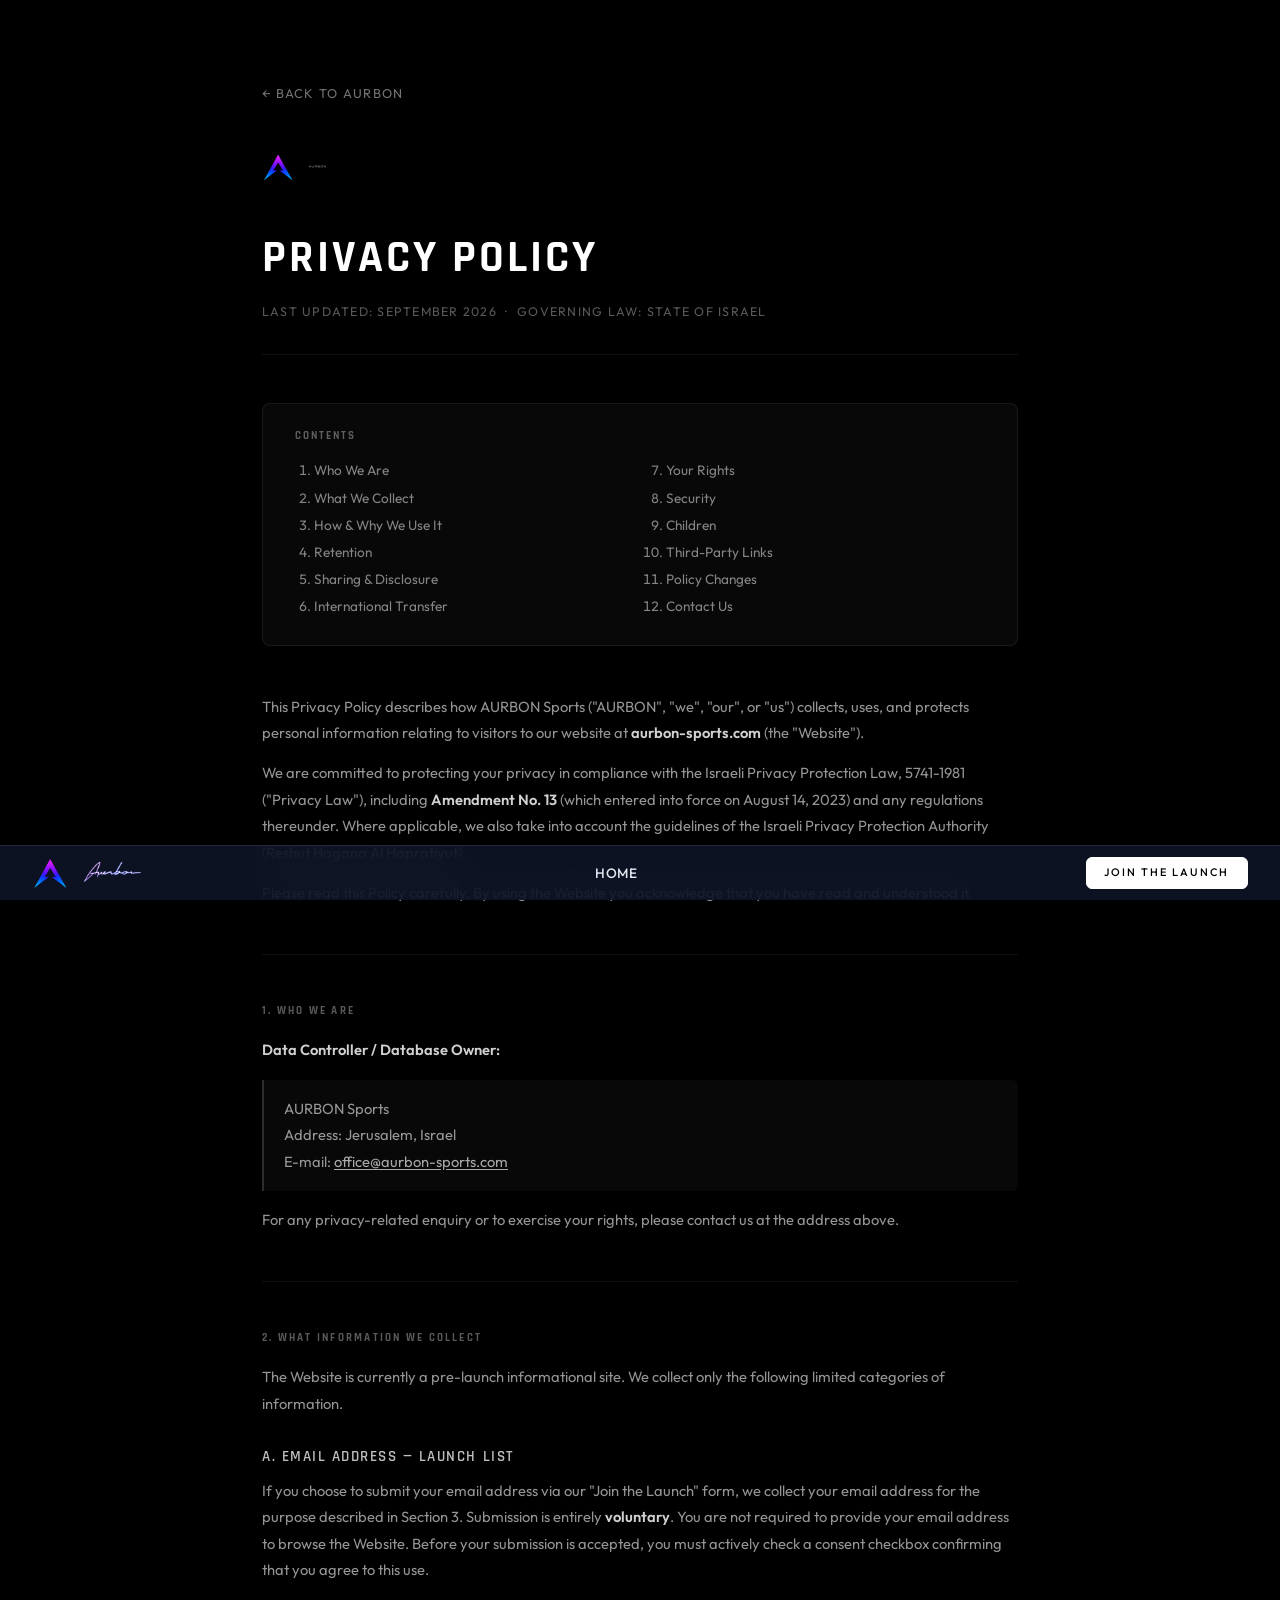
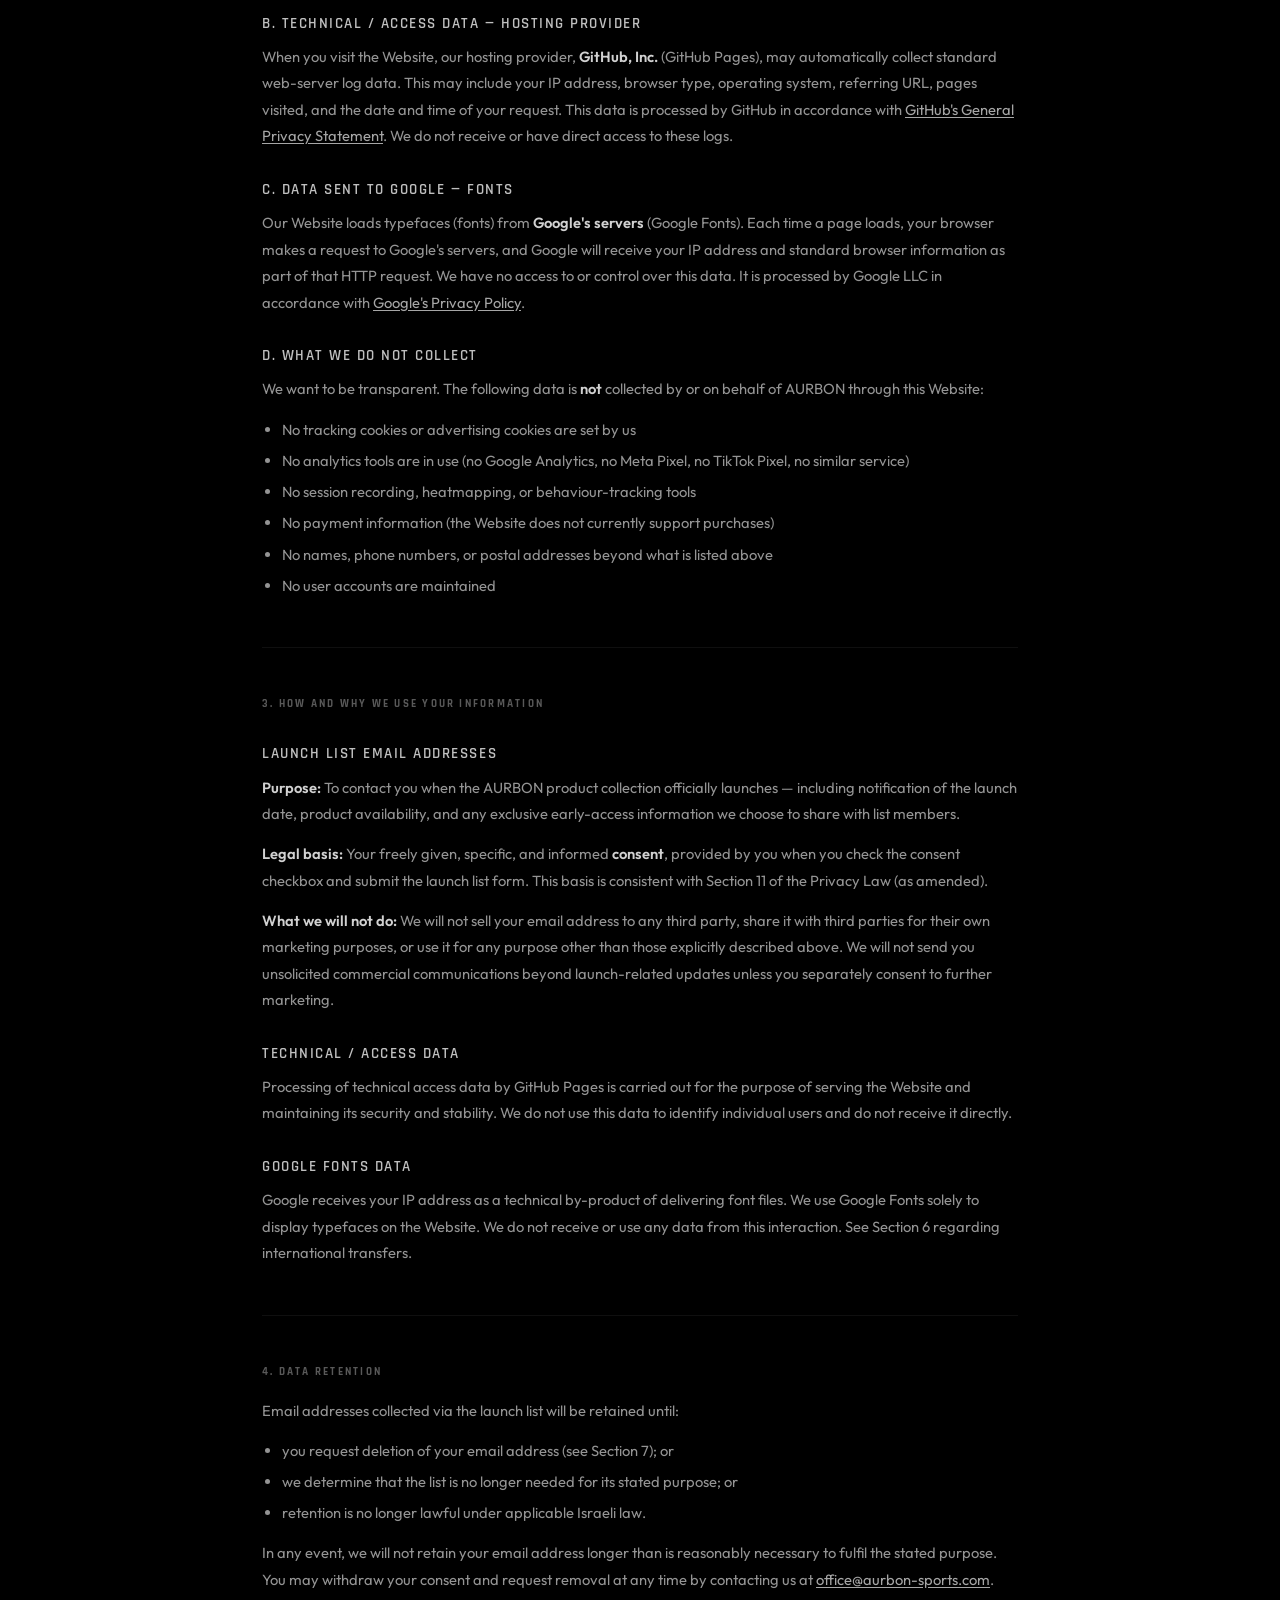
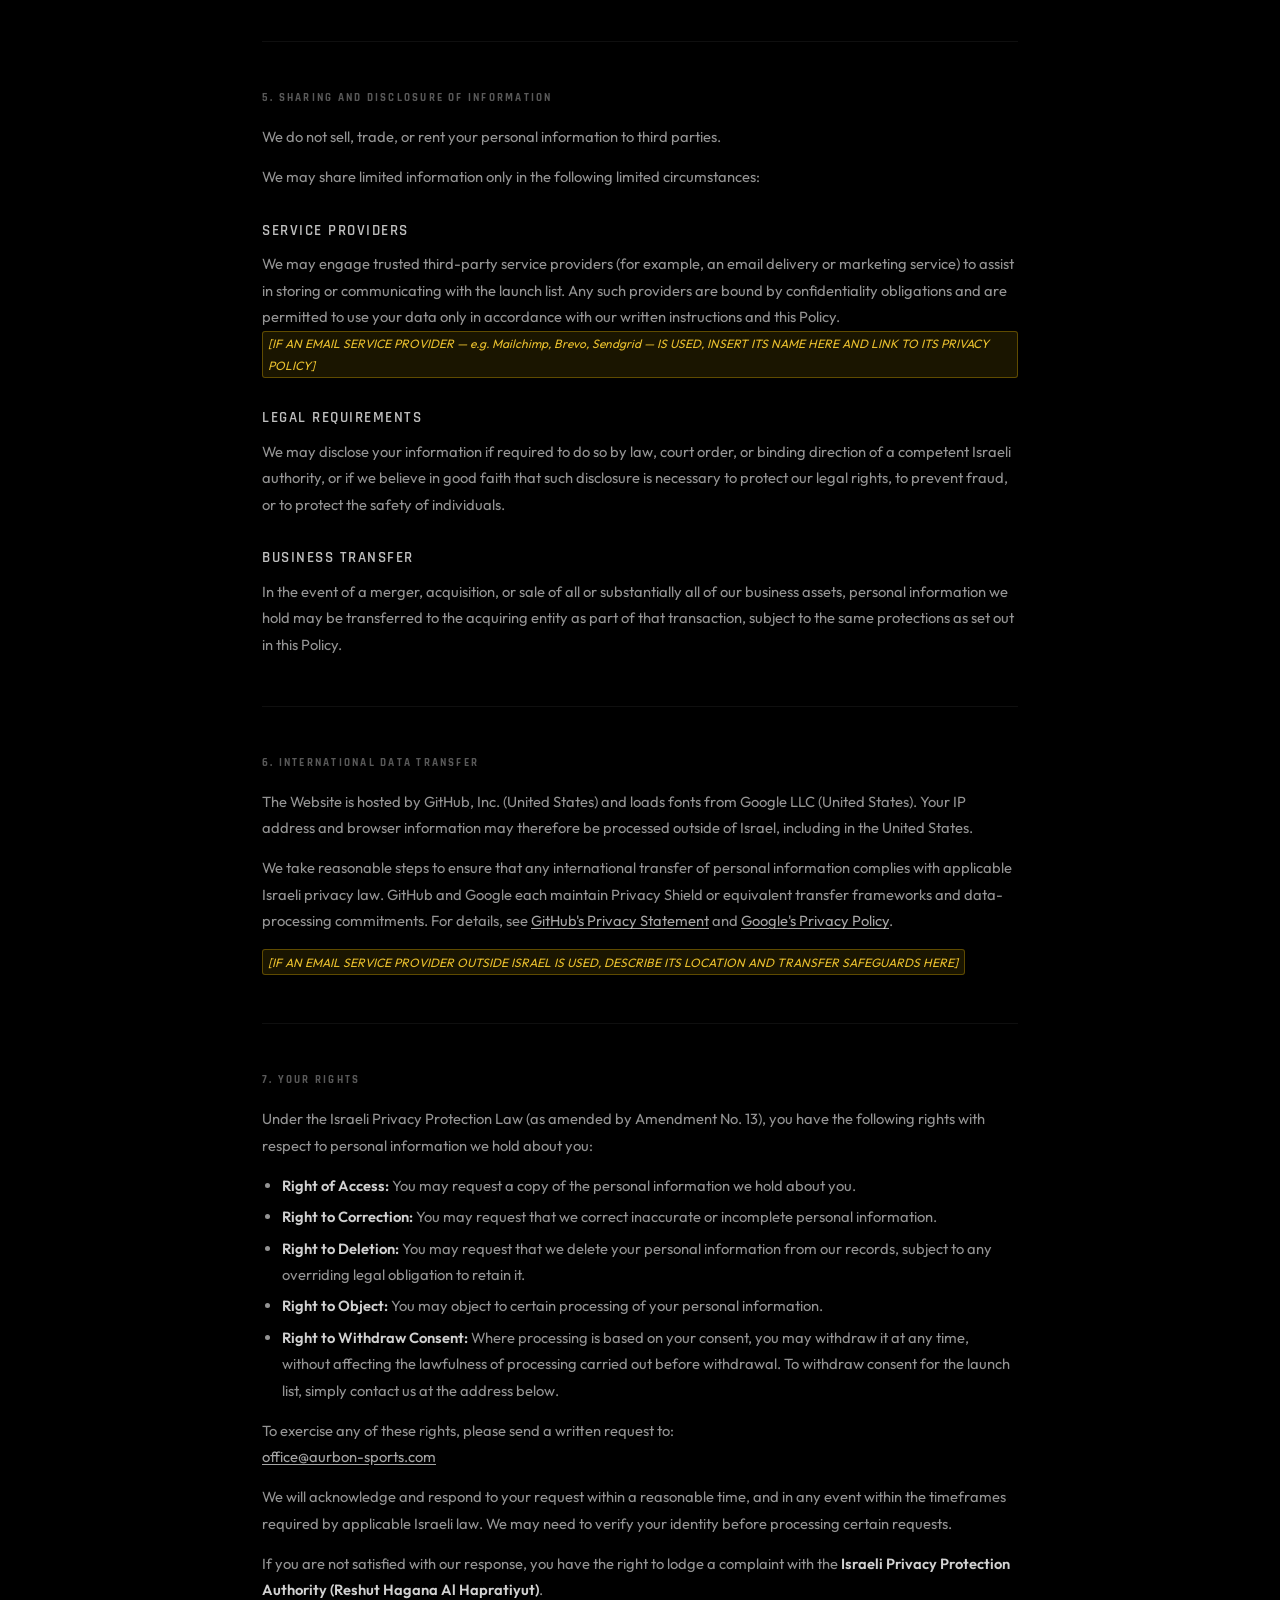
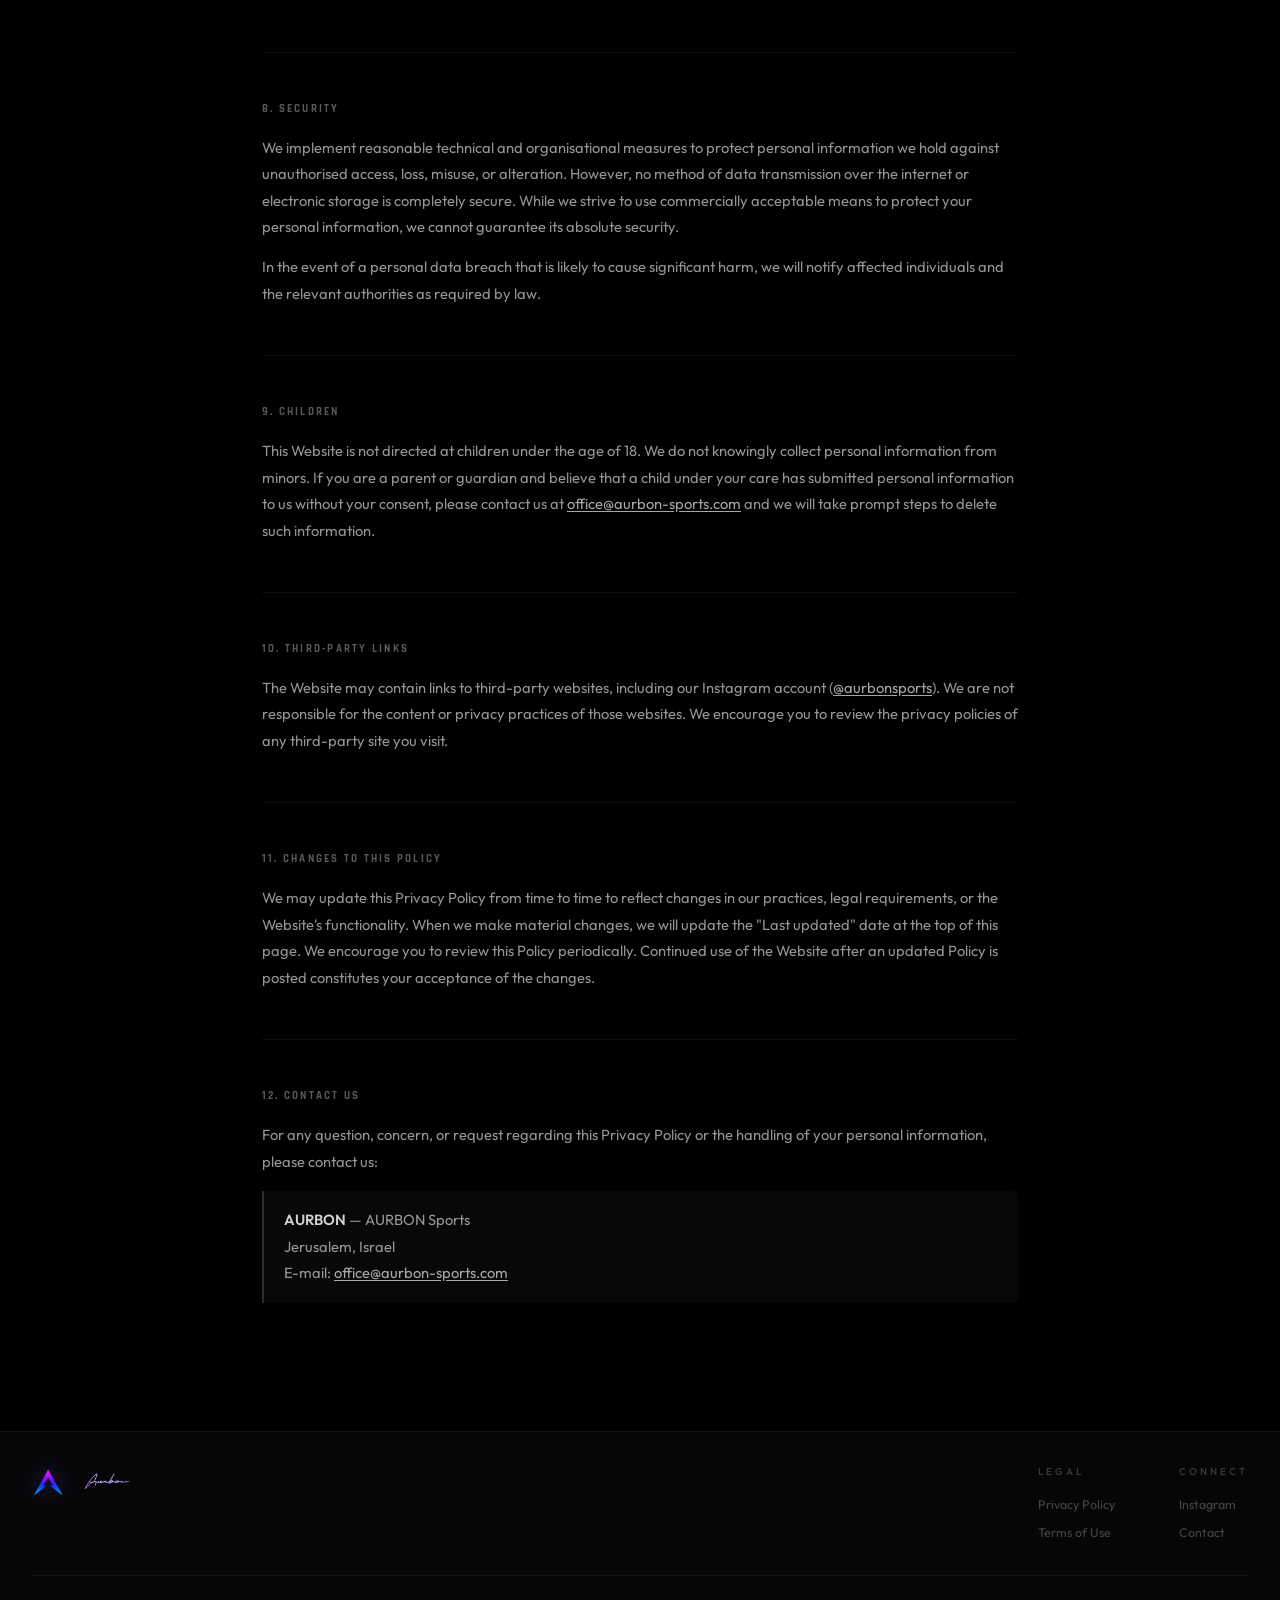
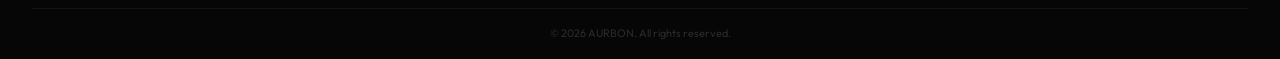
==== commit 731931d5: "fill legal details: AURBON Sports, Jerusalem, remove registration number Co-Authored-By: Claude Sonn" ====
--- a/privacy-policy.html
+++ b/privacy-policy.html
@@ -1,4 +1,4 @@
-<!DOCTYPE html>
+﻿<!DOCTYPE html>
 <html lang="en">
 <head>
     <meta charset="UTF-8">
@@ -222,7 +222,7 @@
 
     <!-- INTRO -->
     <div class="legal-section">
-        <p>This Privacy Policy describes how <span class="legal-placeholder">[BUSINESS LEGAL NAME REQUIRED]</span> ("AURBON", "we", "our", or "us") collects, uses, and protects personal information relating to visitors to our website at <strong>aurbon-sports.com</strong> (the "Website").</p>
+        <p>This Privacy Policy describes how AURBON Sports ("AURBON", "we", "our", or "us") collects, uses, and protects personal information relating to visitors to our website at <strong>aurbon-sports.com</strong> (the "Website").</p>
         <p>We are committed to protecting your privacy in compliance with the Israeli Privacy Protection Law, 5741-1981 ("Privacy Law"), including <strong>Amendment No.&nbsp;13</strong> (which entered into force on&nbsp;August&nbsp;14,&nbsp;2023) and any regulations thereunder. Where applicable, we also take into account the guidelines of the Israeli Privacy Protection Authority (Reshut Hagana Al Hapratiyut).</p>
         <p>Please read this Policy carefully. By using the Website you acknowledge that you have read and understood it.</p>
     </div>
@@ -235,9 +235,8 @@
         <p><strong>Data Controller / Database Owner:</strong></p>
         <div class="legal-highlight-box">
             <p>
-                <span class="legal-placeholder">[BUSINESS LEGAL NAME REQUIRED]</span><br>
-                Company / Business Registration No.:&nbsp;<span class="legal-placeholder">[COMPANY / DEALER NUMBER REQUIRED]</span><br>
-                Address:&nbsp;<span class="legal-placeholder">[BUSINESS ADDRESS REQUIRED]</span><br>
+                AURBON Sports<br>
+                Address:&nbsp;Jerusalem, Israel<br>
                 E-mail:&nbsp;<a href="mailto:office@aurbon-sports.com" class="legal-link">office@aurbon-sports.com</a>
             </p>
         </div>
@@ -392,8 +391,8 @@
         <p>For any question, concern, or request regarding this Privacy Policy or the handling of your personal information, please contact us:</p>
         <div class="legal-highlight-box">
             <p>
-                <strong>AURBON</strong> &mdash; <span class="legal-placeholder">[BUSINESS LEGAL NAME REQUIRED]</span><br>
-                <span class="legal-placeholder">[BUSINESS ADDRESS REQUIRED]</span><br>
+                <strong>AURBON</strong> &mdash; AURBON Sports<br>
+                Jerusalem, Israel<br>
                 E-mail:&nbsp;<a href="mailto:office@aurbon-sports.com" class="legal-link">office@aurbon-sports.com</a>
             </p>
         </div>
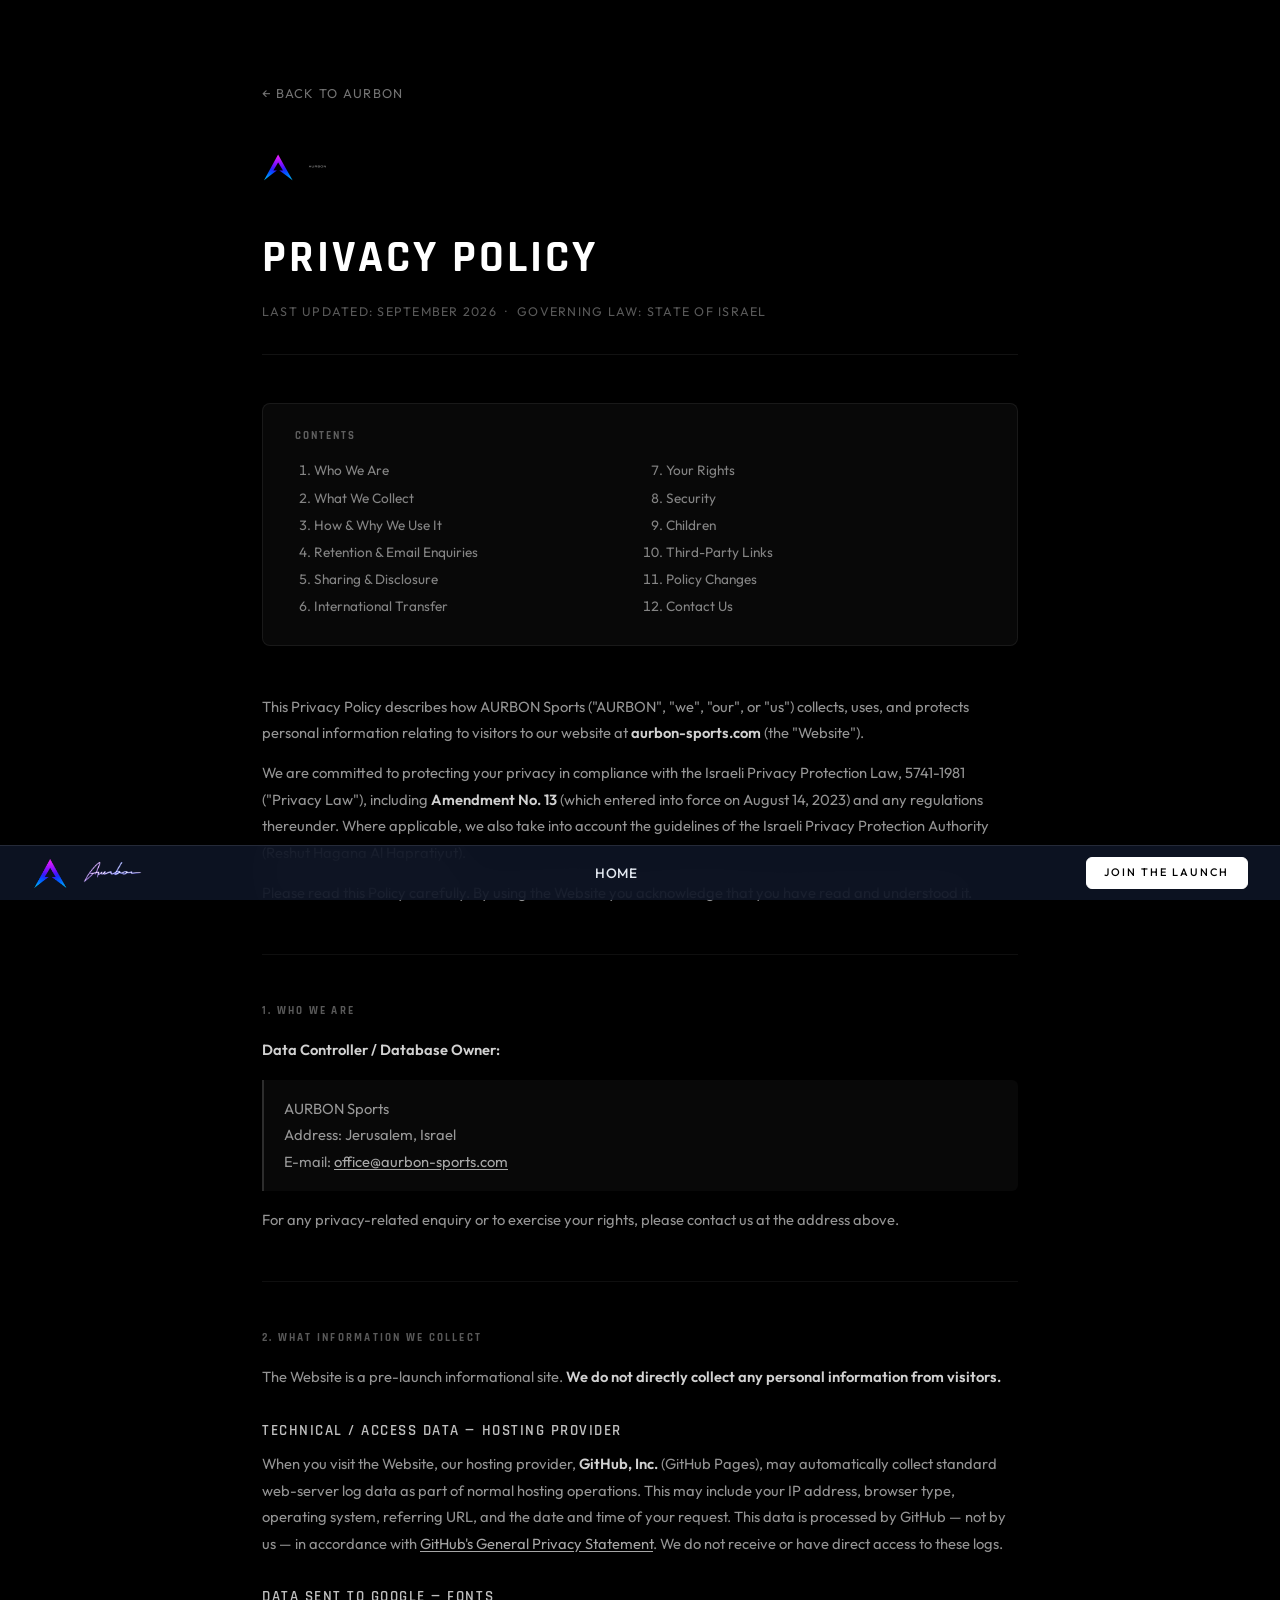
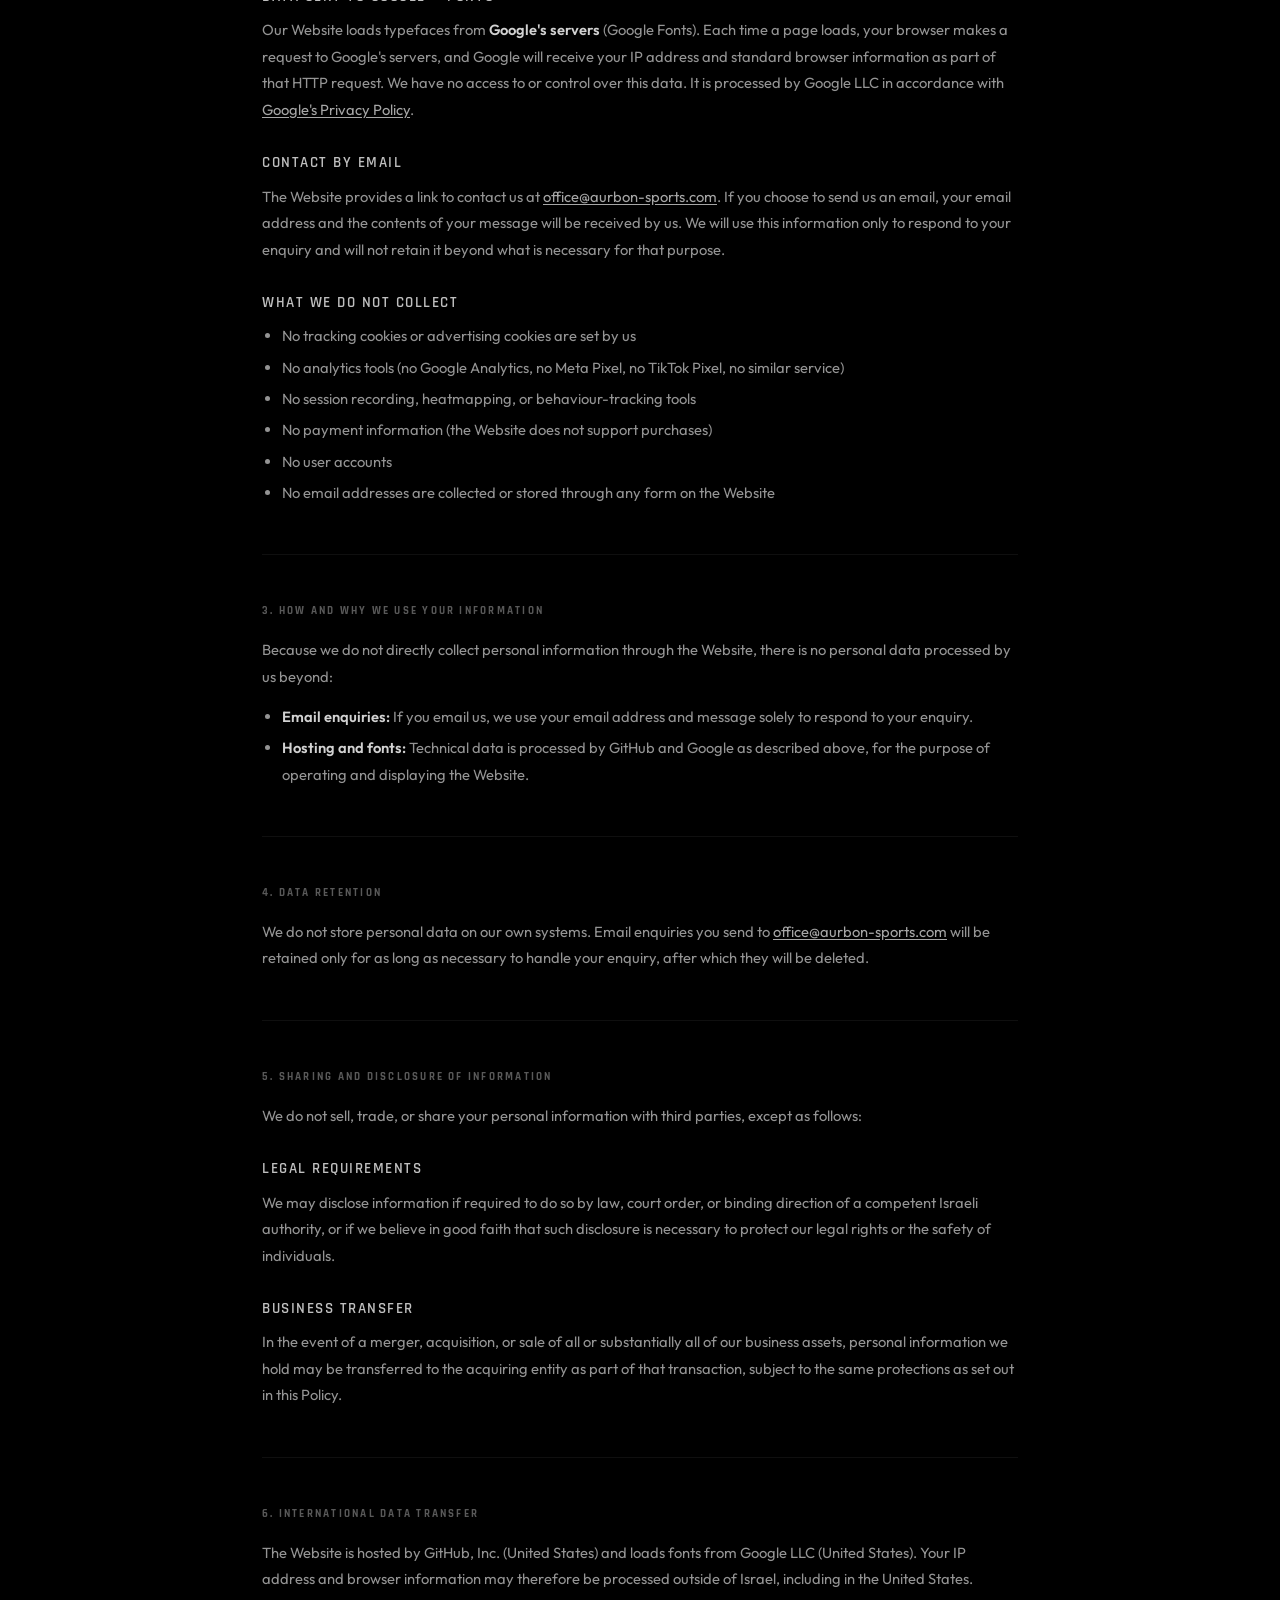
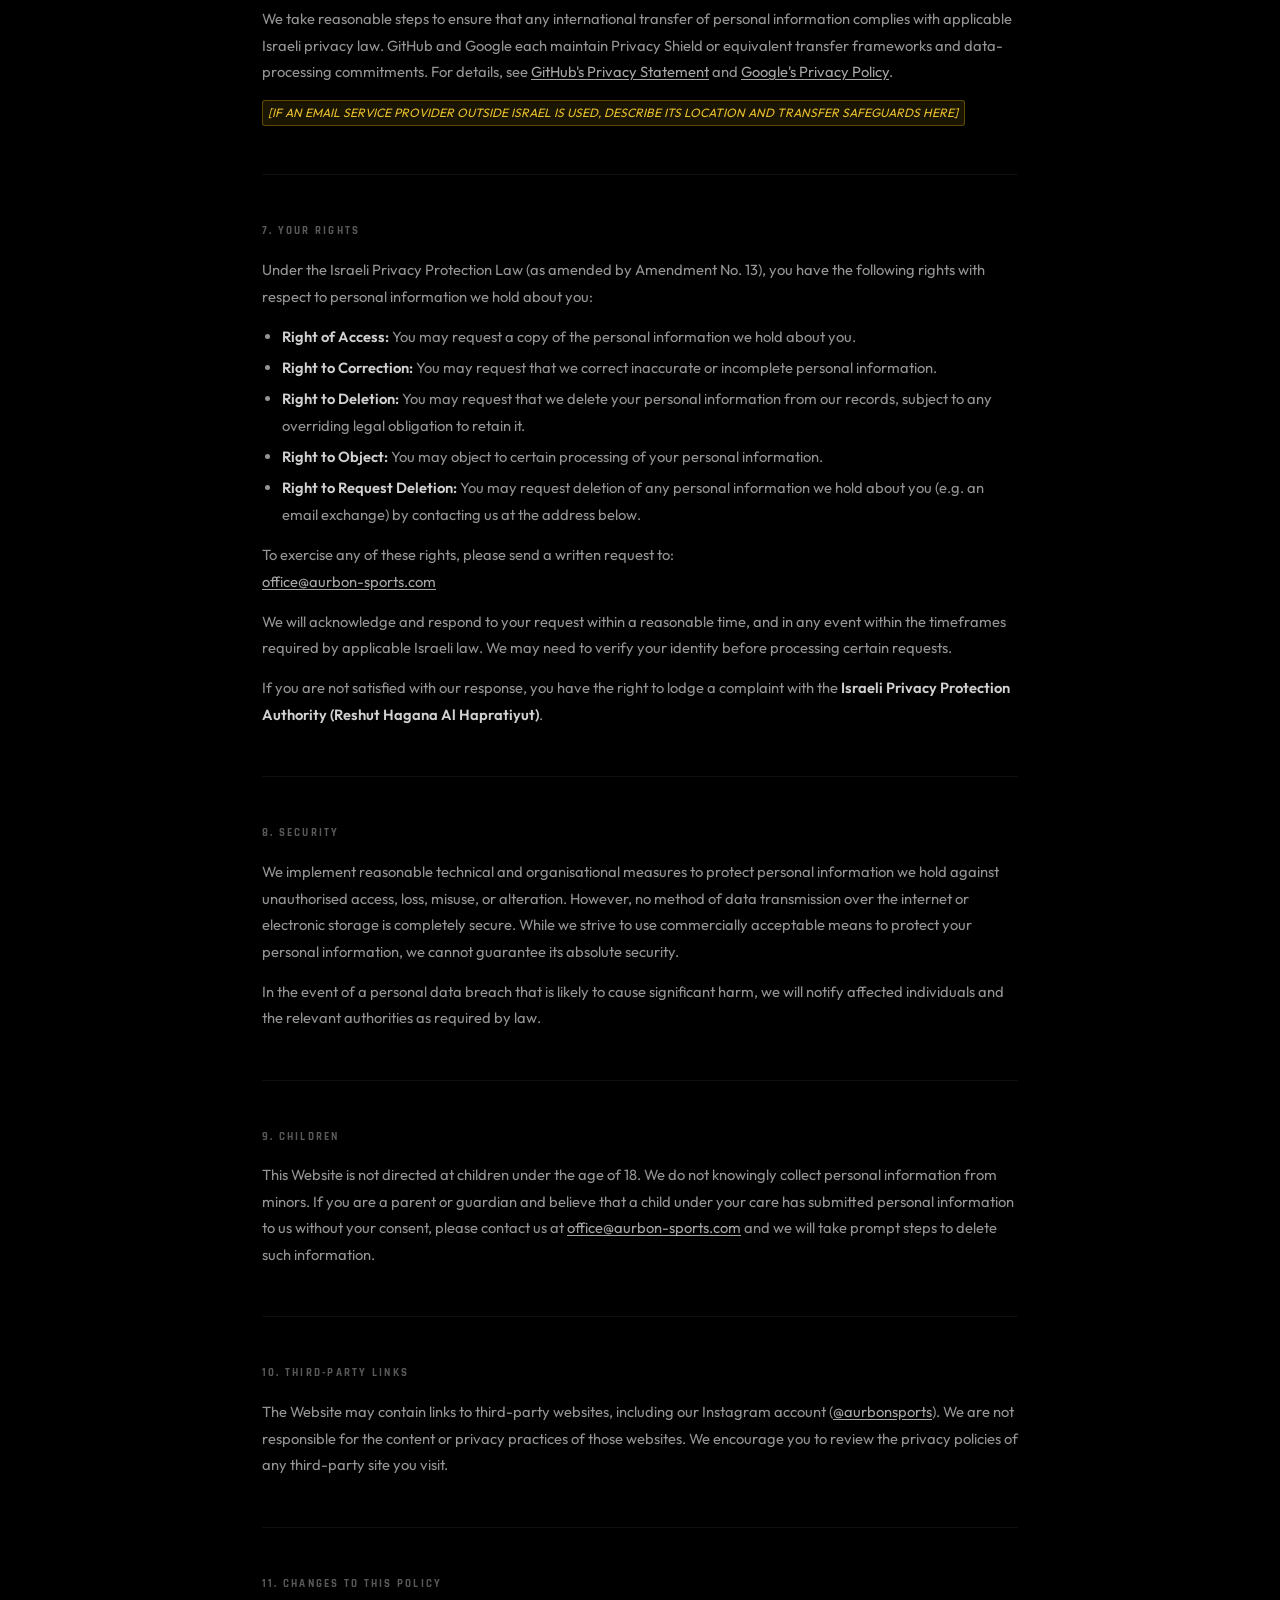
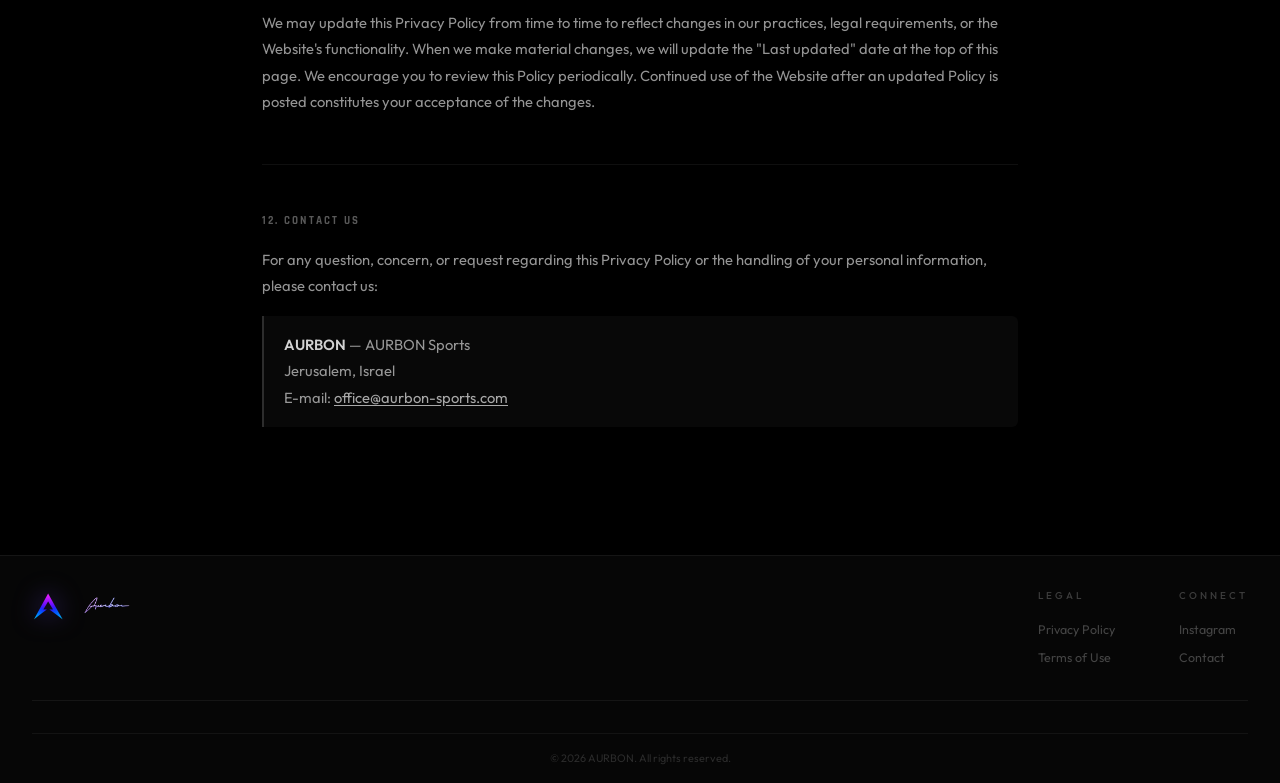
==== commit 94d0ed6d: "replace launch form with mailto link; simplify privacy policy - Section #launch: remove email form +" ====
--- a/privacy-policy.html
+++ b/privacy-policy.html
@@ -208,7 +208,7 @@
             <li><a href="#pp-who">Who We Are</a></li>
             <li><a href="#pp-what">What We Collect</a></li>
             <li><a href="#pp-why">How &amp; Why We Use It</a></li>
-            <li><a href="#pp-retention">Retention</a></li>
+            <li><a href="#pp-retention">Retention &amp; Email Enquiries</a></li>
             <li><a href="#pp-sharing">Sharing &amp; Disclosure</a></li>
             <li><a href="#pp-transfer">International Transfer</a></li>
             <li><a href="#pp-rights">Your Rights</a></li>
@@ -248,26 +248,25 @@
     <!-- 2. WHAT WE COLLECT -->
     <div class="legal-section" id="pp-what">
         <h2>2. What Information We Collect</h2>
-        <p>The Website is currently a pre-launch informational site. We collect only the following limited categories of information.</p>
-
-        <h3>a. Email Address — Launch List</h3>
-        <p>If you choose to submit your email address via our "Join the Launch" form, we collect your email address for the purpose described in Section&nbsp;3. Submission is entirely <strong>voluntary</strong>. You are not required to provide your email address to browse the Website. Before your submission is accepted, you must actively check a consent checkbox confirming that you agree to this use.</p>
-
-        <h3>b. Technical / Access Data — Hosting Provider</h3>
-        <p>When you visit the Website, our hosting provider, <strong>GitHub, Inc.</strong> (GitHub Pages), may automatically collect standard web-server log data. This may include your IP address, browser type, operating system, referring URL, pages visited, and the date and time of your request. This data is processed by GitHub in accordance with <a href="https://docs.github.com/en/site-policy/privacy-policies/github-general-privacy-statement" class="legal-link" target="_blank" rel="noopener noreferrer">GitHub's General Privacy Statement</a>. We do not receive or have direct access to these logs.</p>
-
-        <h3>c. Data Sent to Google — Fonts</h3>
-        <p>Our Website loads typefaces (fonts) from <strong>Google's servers</strong> (Google Fonts). Each time a page loads, your browser makes a request to Google's servers, and Google will receive your IP address and standard browser information as part of that HTTP request. We have no access to or control over this data. It is processed by Google LLC in accordance with <a href="https://policies.google.com/privacy" class="legal-link" target="_blank" rel="noopener noreferrer">Google's Privacy Policy</a>.</p>
-
-        <h3>d. What We Do NOT Collect</h3>
-        <p>We want to be transparent. The following data is <strong>not</strong> collected by or on behalf of AURBON through this Website:</p>
+        <p>The Website is a pre-launch informational site. <strong>We do not directly collect any personal information from visitors.</strong></p>
+
+        <h3>Technical / Access Data — Hosting Provider</h3>
+        <p>When you visit the Website, our hosting provider, <strong>GitHub, Inc.</strong> (GitHub Pages), may automatically collect standard web-server log data as part of normal hosting operations. This may include your IP address, browser type, operating system, referring URL, and the date and time of your request. This data is processed by GitHub — not by us — in accordance with <a href="https://docs.github.com/en/site-policy/privacy-policies/github-general-privacy-statement" class="legal-link" target="_blank" rel="noopener noreferrer">GitHub's General Privacy Statement</a>. We do not receive or have direct access to these logs.</p>
+
+        <h3>Data Sent to Google — Fonts</h3>
+        <p>Our Website loads typefaces from <strong>Google's servers</strong> (Google Fonts). Each time a page loads, your browser makes a request to Google's servers, and Google will receive your IP address and standard browser information as part of that HTTP request. We have no access to or control over this data. It is processed by Google LLC in accordance with <a href="https://policies.google.com/privacy" class="legal-link" target="_blank" rel="noopener noreferrer">Google's Privacy Policy</a>.</p>
+
+        <h3>Contact by Email</h3>
+        <p>The Website provides a link to contact us at <a href="mailto:office@aurbon-sports.com" class="legal-link">office@aurbon-sports.com</a>. If you choose to send us an email, your email address and the contents of your message will be received by us. We will use this information only to respond to your enquiry and will not retain it beyond what is necessary for that purpose.</p>
+
+        <h3>What We Do NOT Collect</h3>
         <ul>
             <li>No tracking cookies or advertising cookies are set by us</li>
-            <li>No analytics tools are in use (no Google Analytics, no Meta Pixel, no TikTok Pixel, no similar service)</li>
+            <li>No analytics tools (no Google Analytics, no Meta Pixel, no TikTok Pixel, no similar service)</li>
             <li>No session recording, heatmapping, or behaviour-tracking tools</li>
-            <li>No payment information (the Website does not currently support purchases)</li>
-            <li>No names, phone numbers, or postal addresses beyond what is listed above</li>
-            <li>No user accounts are maintained</li>
+            <li>No payment information (the Website does not support purchases)</li>
+            <li>No user accounts</li>
+            <li>No email addresses are collected or stored through any form on the Website</li>
         </ul>
     </div>
 
@@ -276,17 +275,11 @@
     <!-- 3. HOW & WHY -->
     <div class="legal-section" id="pp-why">
         <h2>3. How and Why We Use Your Information</h2>
-
-        <h3>Launch List Email Addresses</h3>
-        <p><strong>Purpose:</strong> To contact you when the AURBON product collection officially launches — including notification of the launch date, product availability, and any exclusive early-access information we choose to share with list members.</p>
-        <p><strong>Legal basis:</strong> Your freely given, specific, and informed <strong>consent</strong>, provided by you when you check the consent checkbox and submit the launch list form. This basis is consistent with Section 11 of the Privacy Law (as amended).</p>
-        <p><strong>What we will not do:</strong> We will not sell your email address to any third party, share it with third parties for their own marketing purposes, or use it for any purpose other than those explicitly described above. We will not send you unsolicited commercial communications beyond launch-related updates unless you separately consent to further marketing.</p>
-
-        <h3>Technical / Access Data</h3>
-        <p>Processing of technical access data by GitHub Pages is carried out for the purpose of serving the Website and maintaining its security and stability. We do not use this data to identify individual users and do not receive it directly.</p>
-
-        <h3>Google Fonts Data</h3>
-        <p>Google receives your IP address as a technical by-product of delivering font files. We use Google Fonts solely to display typefaces on the Website. We do not receive or use any data from this interaction. See Section&nbsp;6 regarding international transfers.</p>
+        <p>Because we do not directly collect personal information through the Website, there is no personal data processed by us beyond:</p>
+        <ul>
+            <li><strong>Email enquiries:</strong> If you email us, we use your email address and message solely to respond to your enquiry.</li>
+            <li><strong>Hosting and fonts:</strong> Technical data is processed by GitHub and Google as described above, for the purpose of operating and displaying the Website.</li>
+        </ul>
     </div>
 
     <hr class="legal-divider">
@@ -294,13 +287,7 @@
     <!-- 4. RETENTION -->
     <div class="legal-section" id="pp-retention">
         <h2>4. Data Retention</h2>
-        <p>Email addresses collected via the launch list will be retained until:</p>
-        <ul>
-            <li>you request deletion of your email address (see Section&nbsp;7); or</li>
-            <li>we determine that the list is no longer needed for its stated purpose; or</li>
-            <li>retention is no longer lawful under applicable Israeli law.</li>
-        </ul>
-        <p>In any event, we will not retain your email address longer than is reasonably necessary to fulfil the stated purpose. You may withdraw your consent and request removal at any time by contacting us at <a href="mailto:office@aurbon-sports.com" class="legal-link">office@aurbon-sports.com</a>.</p>
+        <p>We do not store personal data on our own systems. Email enquiries you send to <a href="mailto:office@aurbon-sports.com" class="legal-link">office@aurbon-sports.com</a> will be retained only for as long as necessary to handle your enquiry, after which they will be deleted.</p>
     </div>
 
     <hr class="legal-divider">
@@ -308,14 +295,10 @@
     <!-- 5. SHARING -->
     <div class="legal-section" id="pp-sharing">
         <h2>5. Sharing and Disclosure of Information</h2>
-        <p>We do not sell, trade, or rent your personal information to third parties.</p>
-        <p>We may share limited information only in the following limited circumstances:</p>
-
-        <h3>Service Providers</h3>
-        <p>We may engage trusted third-party service providers (for example, an email delivery or marketing service) to assist in storing or communicating with the launch list. Any such providers are bound by confidentiality obligations and are permitted to use your data only in accordance with our written instructions and this Policy. <span class="legal-placeholder">[IF AN EMAIL SERVICE PROVIDER — e.g. Mailchimp, Brevo, Sendgrid — IS USED, INSERT ITS NAME HERE AND LINK TO ITS PRIVACY POLICY]</span></p>
+        <p>We do not sell, trade, or share your personal information with third parties, except as follows:</p>
 
         <h3>Legal Requirements</h3>
-        <p>We may disclose your information if required to do so by law, court order, or binding direction of a competent Israeli authority, or if we believe in good faith that such disclosure is necessary to protect our legal rights, to prevent fraud, or to protect the safety of individuals.</p>
+        <p>We may disclose information if required to do so by law, court order, or binding direction of a competent Israeli authority, or if we believe in good faith that such disclosure is necessary to protect our legal rights or the safety of individuals.</p>
 
         <h3>Business Transfer</h3>
         <p>In the event of a merger, acquisition, or sale of all or substantially all of our business assets, personal information we hold may be transferred to the acquiring entity as part of that transaction, subject to the same protections as set out in this Policy.</p>
@@ -342,7 +325,7 @@
             <li><strong>Right to Correction:</strong> You may request that we correct inaccurate or incomplete personal information.</li>
             <li><strong>Right to Deletion:</strong> You may request that we delete your personal information from our records, subject to any overriding legal obligation to retain it.</li>
             <li><strong>Right to Object:</strong> You may object to certain processing of your personal information.</li>
-            <li><strong>Right to Withdraw Consent:</strong> Where processing is based on your consent, you may withdraw it at any time, without affecting the lawfulness of processing carried out before withdrawal. To withdraw consent for the launch list, simply contact us at the address below.</li>
+            <li><strong>Right to Request Deletion:</strong> You may request deletion of any personal information we hold about you (e.g. an email exchange) by contacting us at the address below.</li>
         </ul>
         <p>To exercise any of these rights, please send a written request to:<br>
         <a href="mailto:office@aurbon-sports.com" class="legal-link">office@aurbon-sports.com</a></p>
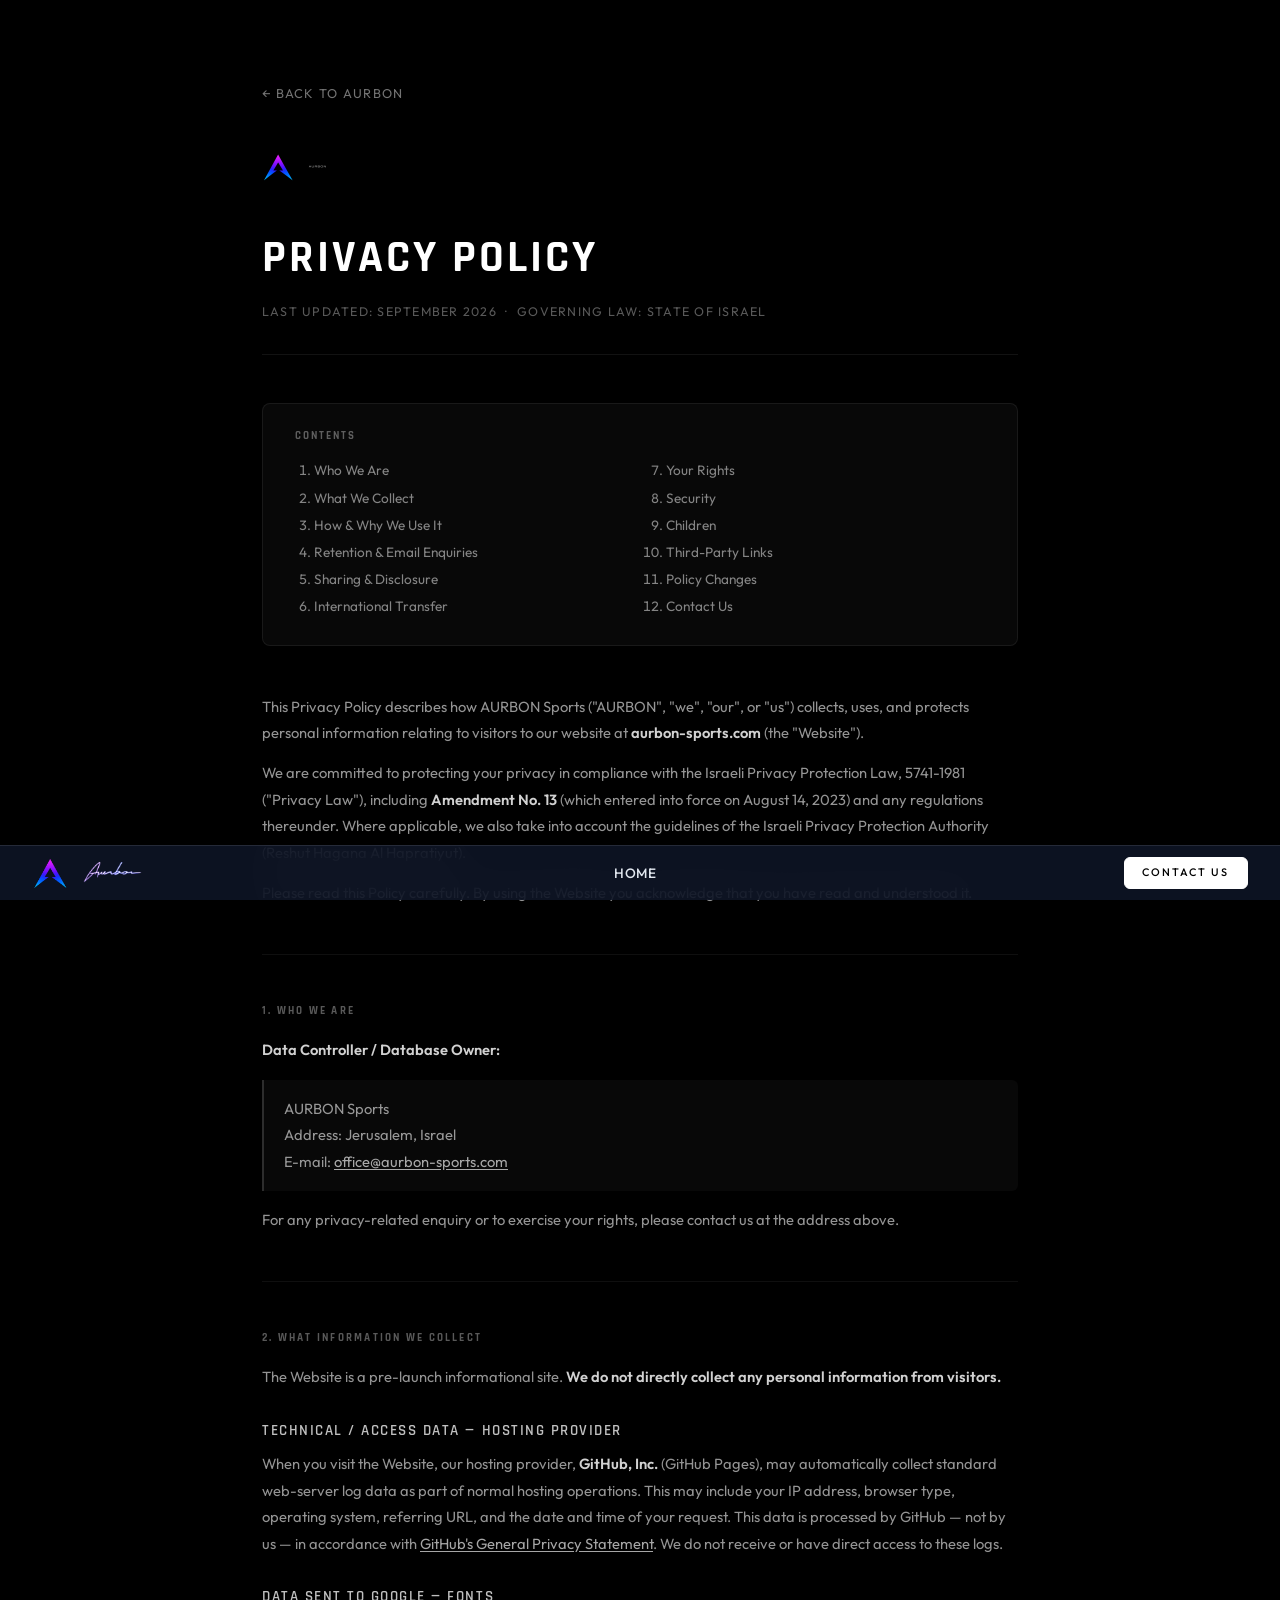
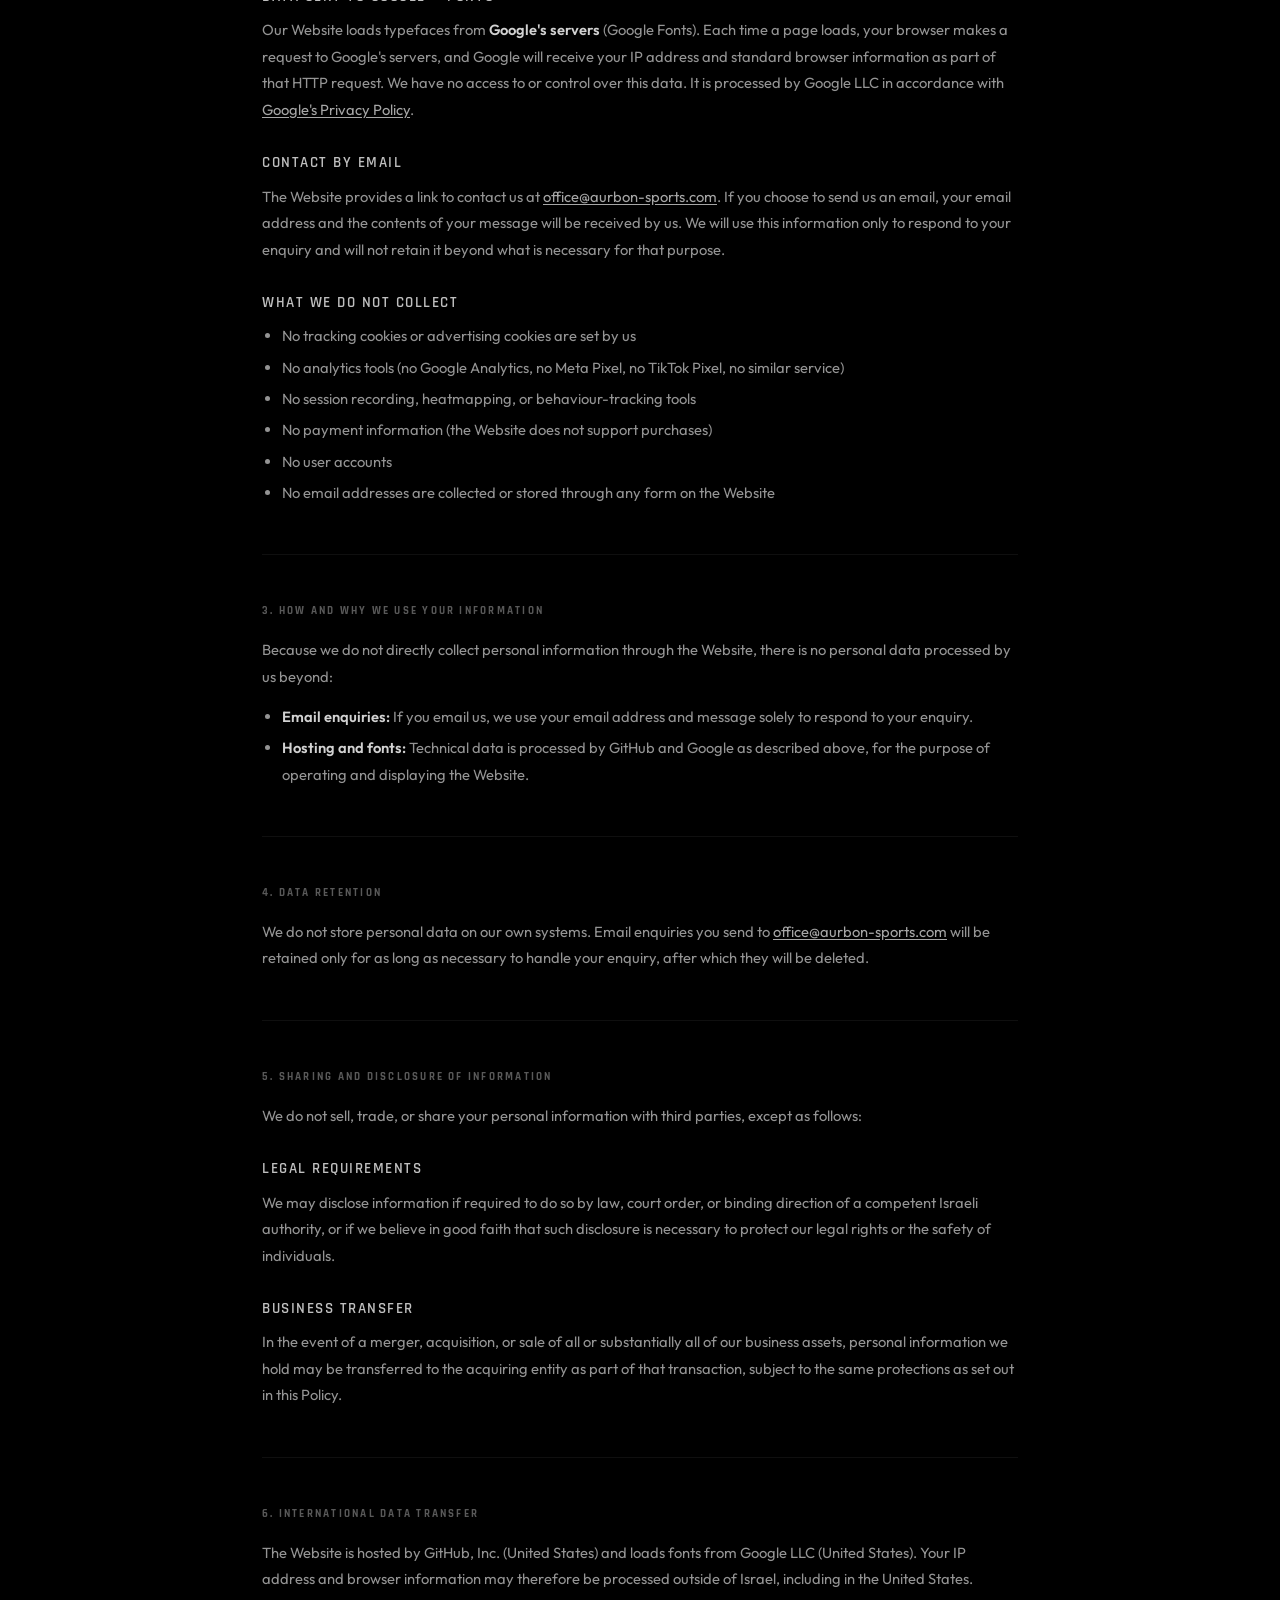
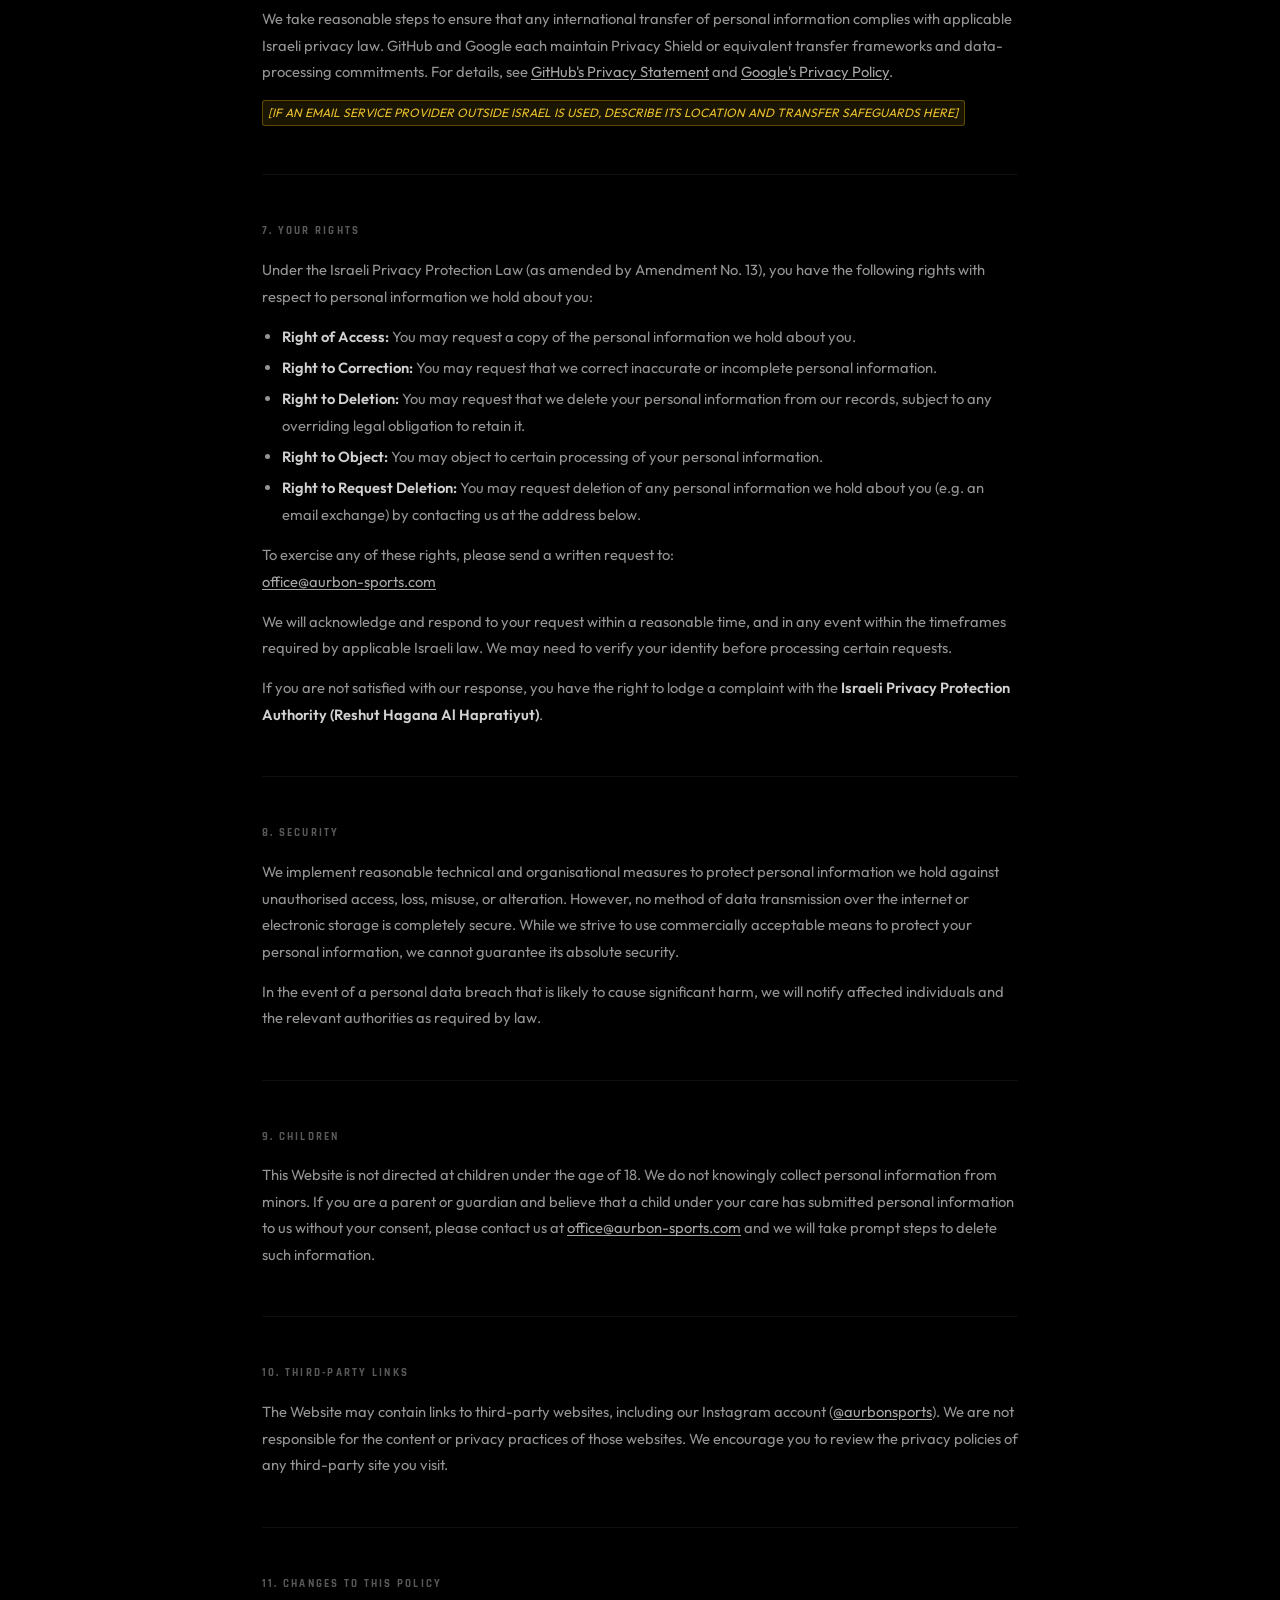
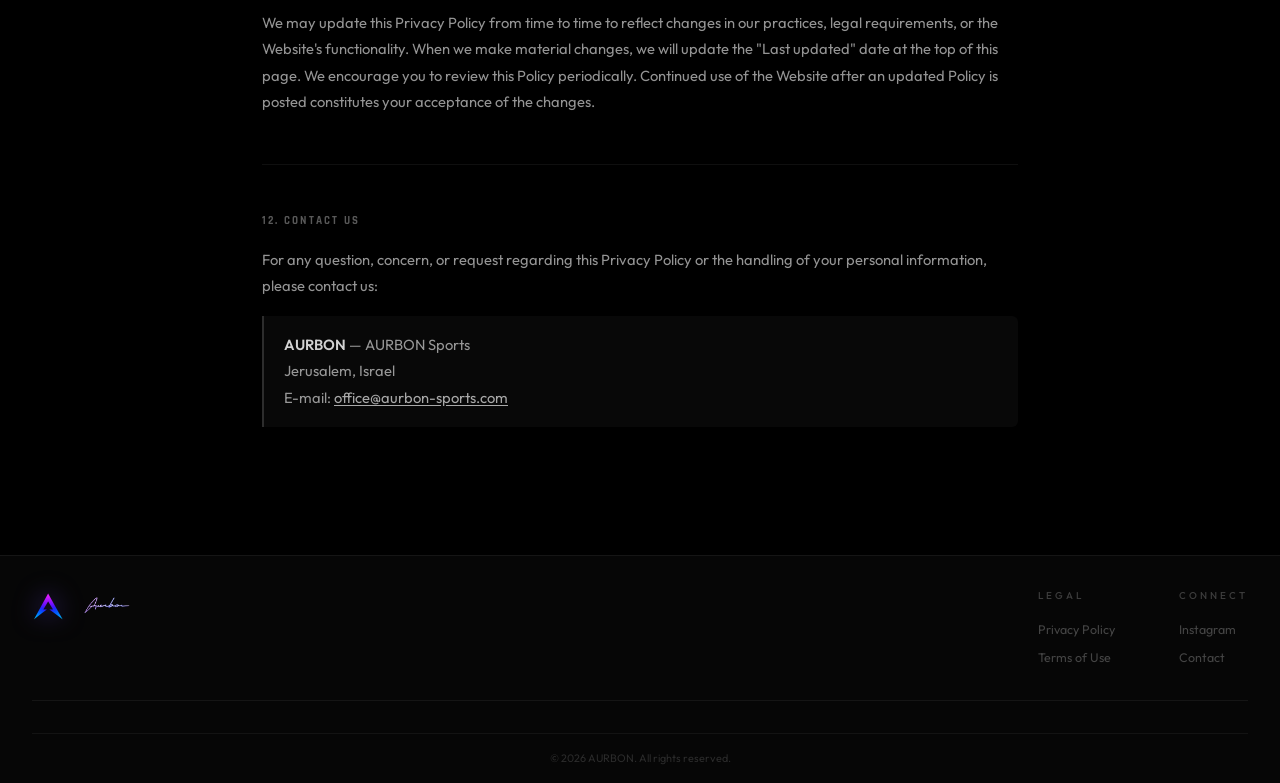
==== commit 32f3465f: "rename "Join the Launch" to "Contact Us" across all pages; link to mailto Co-Authored-By: Claude Son" ====
--- a/privacy-policy.html
+++ b/privacy-policy.html
@@ -183,7 +183,7 @@
                 <li><a href="index.html">Home</a></li>
             </ul>
             <div class="nav-actions">
-                <a href="index.html#launch" class="btn-nav-launch btn-nav-launch--primary">Join the Launch</a>
+                <a href="mailto:office@aurbon-sports.com" class="btn-nav-launch btn-nav-launch--primary">Contact Us</a>
             </div>
         </div>
     </div>
